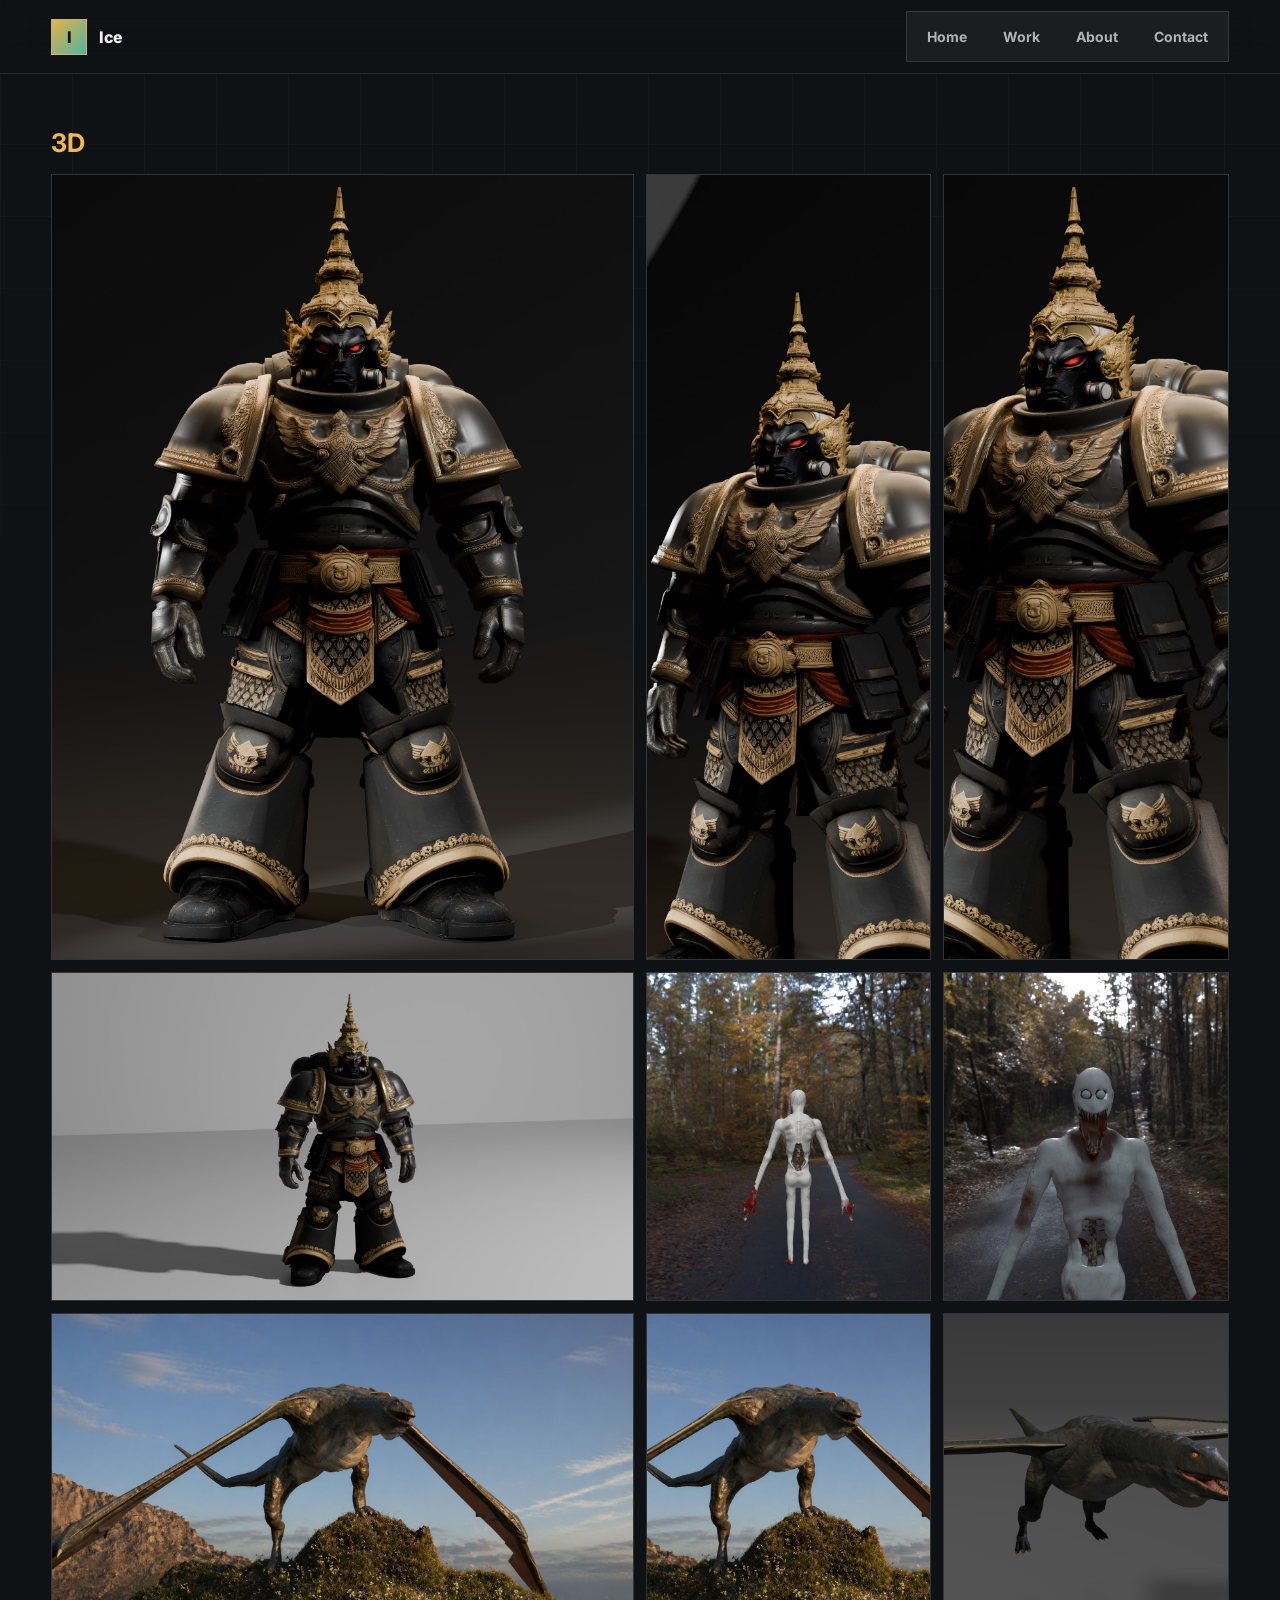
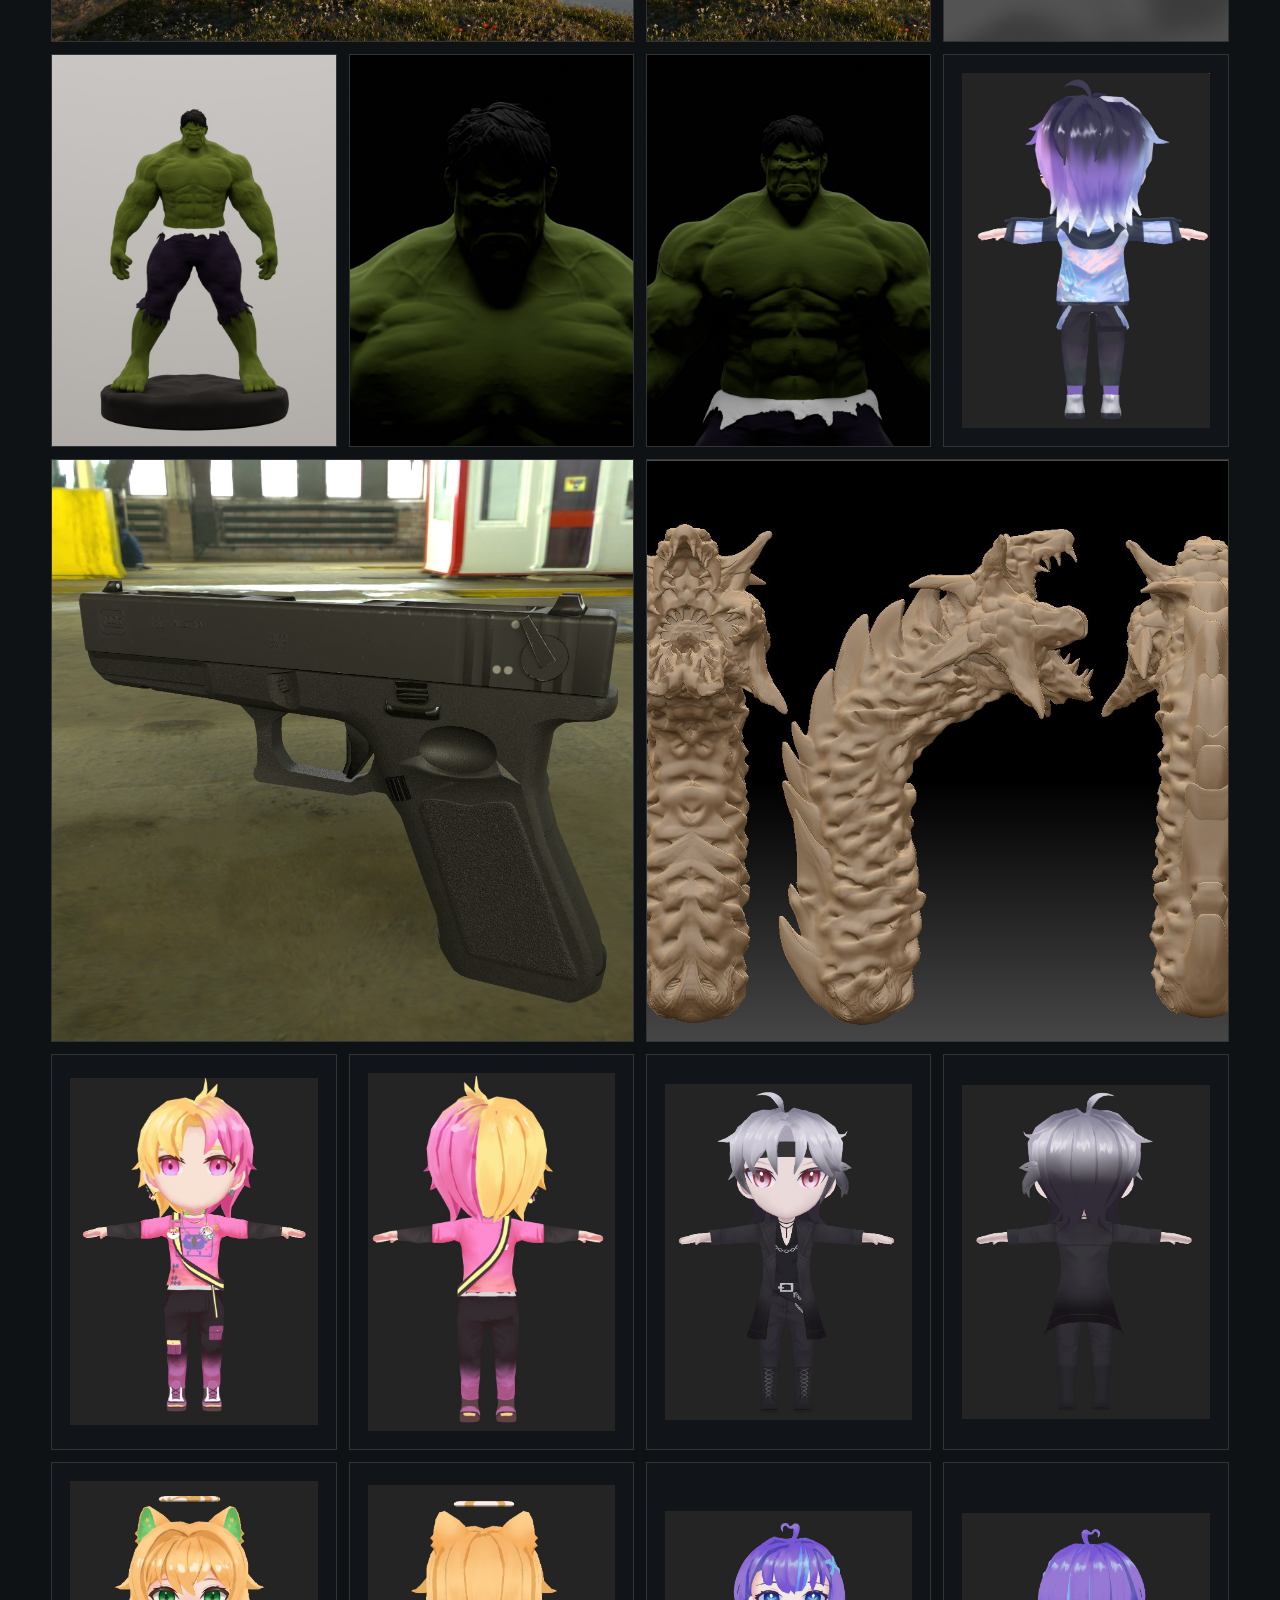
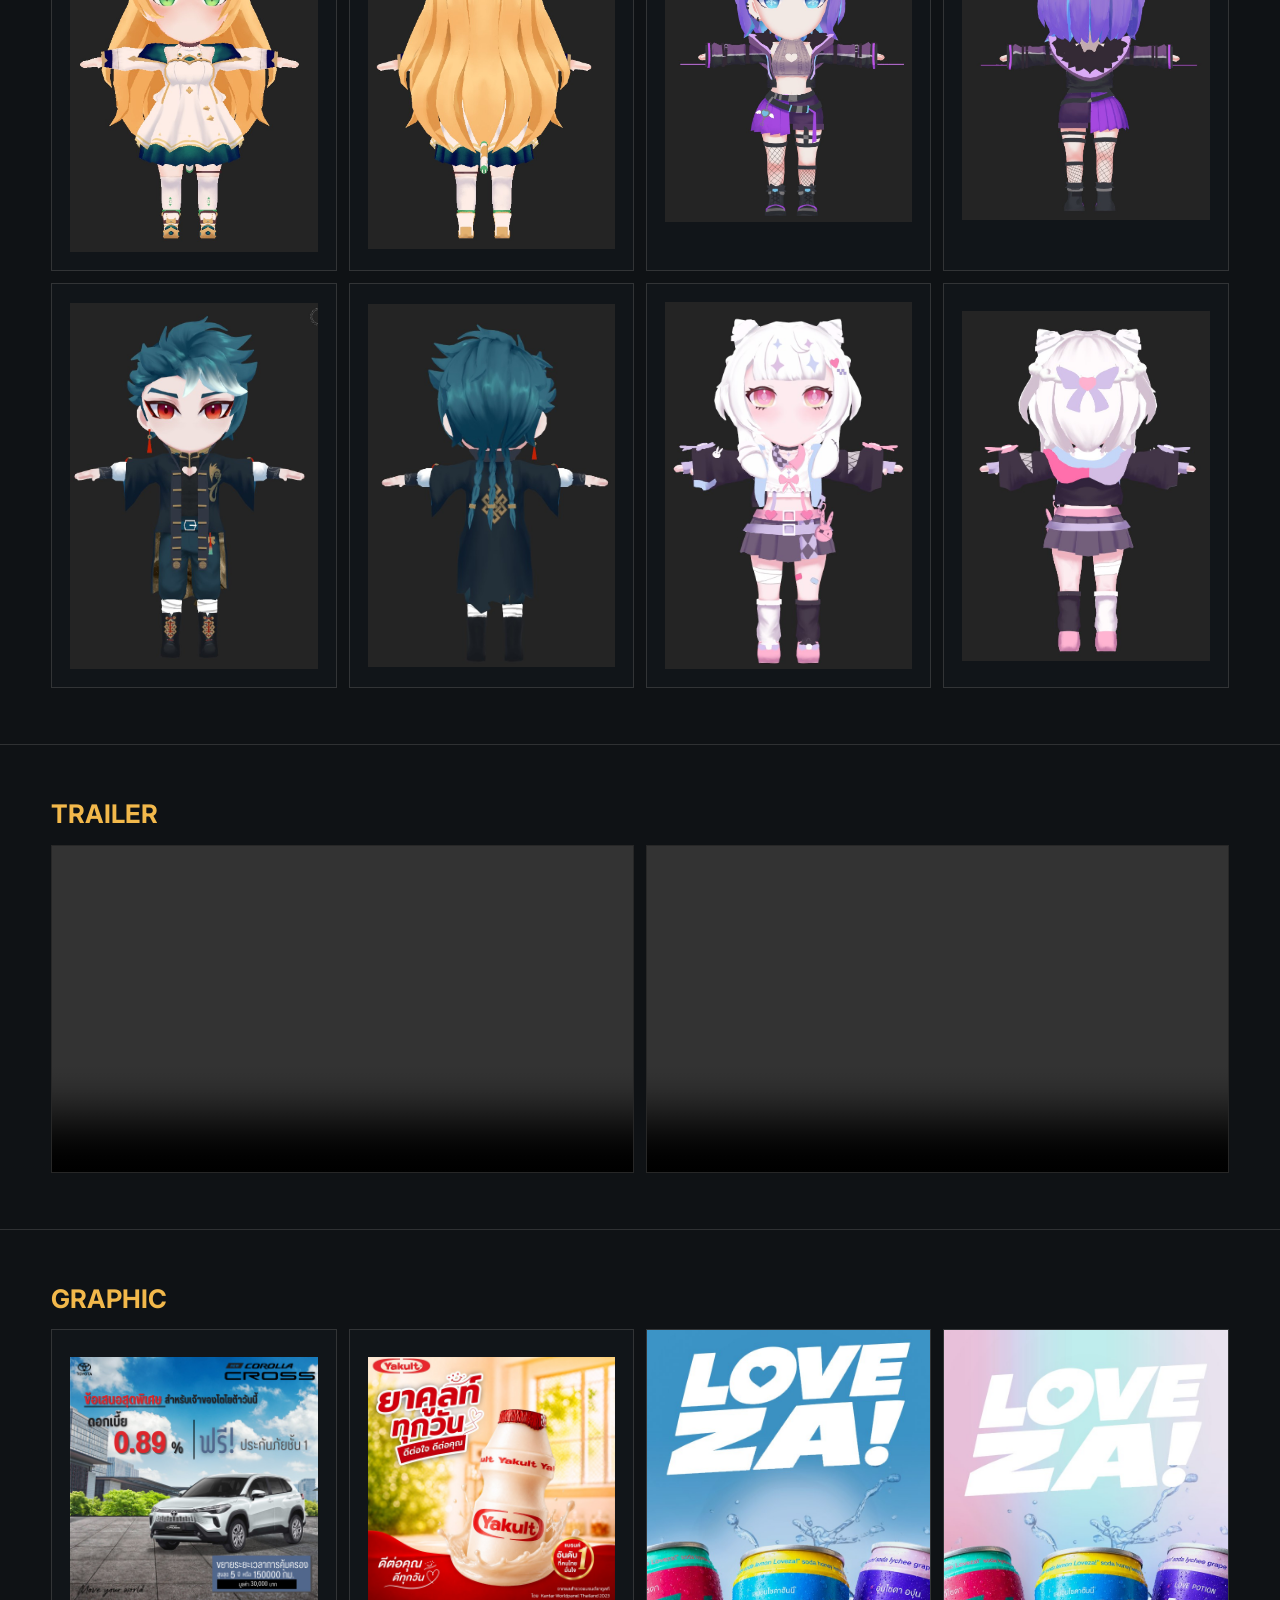
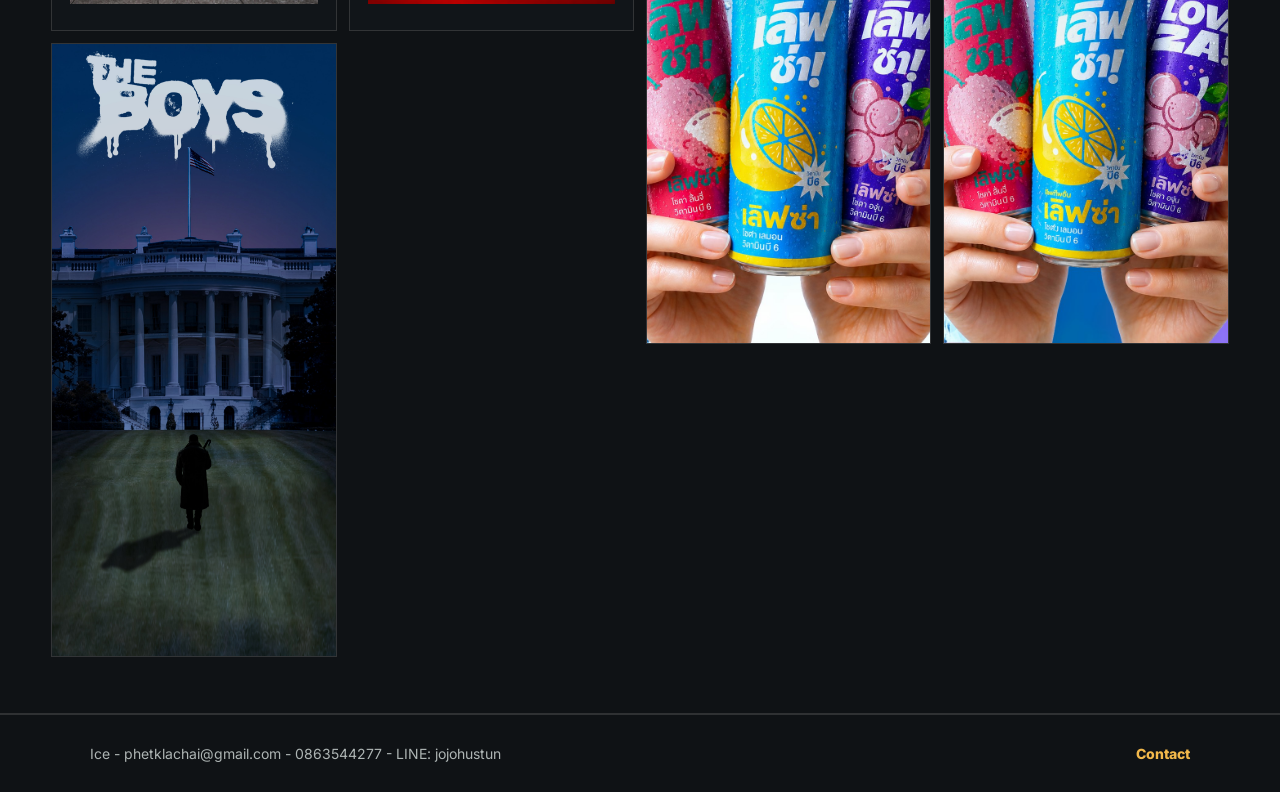
==== work.html @ 23485f09 "Build portfolio website" ====
<!doctype html>
<html lang="en">
  <head>
    <meta charset="UTF-8" />
    <meta name="viewport" content="width=device-width, initial-scale=1.0" />
    <title>Work | Ice Portfolio</title>
    <meta name="description" content="Work by Ice: 3D, trailers, and graphic design." />
    <link rel="icon" href="favicon.svg" type="image/svg+xml" />
    <link rel="preconnect" href="https://fonts.googleapis.com" />
    <link rel="preconnect" href="https://fonts.gstatic.com" crossorigin />
    <link
      href="https://fonts.googleapis.com/css2?family=Inter:wght@400;500;600;700;800&display=swap"
      rel="stylesheet"
    />
    <link rel="stylesheet" href="styles.css" />
  </head>
  <body>
    <header class="site-header">
      <a class="brand" href="index.html" aria-label="Ice portfolio home">
        <span class="brand-mark">I</span>
        <span>Ice</span>
      </a>
      <nav class="site-nav" aria-label="Main navigation">
        <a href="index.html">Home</a>
        <a href="work.html">Work</a>
        <a href="about.html">About</a>
        <a href="index.html#contact">Contact</a>
      </nav>
    </header>

    <main class="work-page">
      <section class="work-zone" aria-labelledby="zone-3d">
        <h1 id="zone-3d">3D</h1>
        <div class="portfolio-grid">
          <button class="portfolio-item large" type="button"><img src="assets/images/marine.jpg" alt="3D work" /></button>
          <button class="portfolio-item tall" type="button"><img src="assets/images/marines.jpg" alt="3D work" /></button>
          <button class="portfolio-item tall" type="button"><img src="assets/images/xx-marines.jpg" alt="3D work" /></button>
          <button class="portfolio-item wide" type="button"><img src="assets/images/siam-space-marine.jpg" alt="3D work" /></button>
          <button class="portfolio-item" type="button"><img src="assets/images/alay-b.jpg" alt="3D work" /></button>
          <button class="portfolio-item" type="button"><img src="assets/images/alay-character.jpg" alt="3D work" /></button>
          <button class="portfolio-item wide" type="button"><img src="assets/images/dragon-concept.jpg" alt="3D work" /></button>
          <button class="portfolio-item" type="button"><img src="assets/images/vhagar-render-alt.jpg" alt="3D work" /></button>
          <button class="portfolio-item" type="button"><img src="assets/images/vhagar-render.jpg" alt="3D work" /></button>
          <button class="portfolio-item" type="button"><img src="assets/images/front-render.jpg" alt="3D work" /></button>
          <button class="portfolio-item" type="button"><img src="assets/images/black-hulk.jpg" alt="3D work" /></button>
          <button class="portfolio-item" type="button"><img src="assets/images/black-hulk-alt.jpg" alt="3D work" /></button>
          <button class="portfolio-item wide" type="button"><img src="assets/images/glock-crock.jpg" alt="3D work" /></button>
          <button class="portfolio-item wide" type="button"><img src="assets/images/graphic-01.jpg" alt="3D work" /></button>
          <button class="portfolio-item contain" type="button"><img src="assets/images/graphic-02.jpg" alt="3D work" /></button>
          <button class="portfolio-item contain" type="button"><img src="assets/images/graphic-03.jpg" alt="3D work" /></button>
          <button class="portfolio-item contain" type="button"><img src="assets/images/graphic-04.jpg" alt="3D work" /></button>
          <button class="portfolio-item contain" type="button"><img src="assets/images/graphic-05.jpg" alt="3D work" /></button>
          <button class="portfolio-item contain" type="button"><img src="assets/images/graphic-06.jpg" alt="3D work" /></button>
          <button class="portfolio-item contain" type="button"><img src="assets/images/graphic-07.jpg" alt="3D work" /></button>
          <button class="portfolio-item contain" type="button"><img src="assets/images/graphic-08.jpg" alt="3D work" /></button>
          <button class="portfolio-item contain" type="button"><img src="assets/images/graphic-09.jpg" alt="3D work" /></button>
          <button class="portfolio-item contain" type="button"><img src="assets/images/graphic-10.jpg" alt="3D work" /></button>
          <button class="portfolio-item contain" type="button"><img src="assets/images/graphic-11.jpg" alt="3D work" /></button>
          <button class="portfolio-item contain" type="button"><img src="assets/images/graphic-12.jpg" alt="3D work" /></button>
          <button class="portfolio-item contain" type="button"><img src="assets/images/graphic-13.jpg" alt="3D work" /></button>
          <button class="portfolio-item contain" type="button"><img src="assets/images/graphic-14.jpg" alt="3D work" /></button>
        </div>
      </section>

      <section class="work-zone" aria-labelledby="zone-trailer">
        <h1 id="zone-trailer">Trailer</h1>
        <div class="portfolio-grid video-grid">
          <video src="assets/video/inferno-trailer.mp4" controls playsinline preload="auto" autoplay muted loop></video>
          <video src="assets/video/lucid-dark-forest-trailer.mp4" controls playsinline preload="auto" autoplay muted loop></video>
        </div>
      </section>

      <section class="work-zone" aria-labelledby="zone-graphic">
        <h1 id="zone-graphic">Graphic</h1>
        <div class="portfolio-grid">
          <button class="portfolio-item contain" type="button"><img src="assets/images/logo-test.jpg" alt="Graphic design work" /></button>
          <button class="portfolio-item contain" type="button"><img src="assets/images/yakult.jpg" alt="Graphic design work" /></button>
          <button class="portfolio-item tall" type="button"><img src="assets/images/love-final.jpg" alt="Graphic design work" /></button>
          <button class="portfolio-item tall" type="button"><img src="assets/images/love.jpg" alt="Graphic design work" /></button>
          <button class="portfolio-item tall" type="button"><img src="assets/images/the-boys.jpg" alt="Graphic design work" /></button>
        </div>
      </section>
    </main>

    <footer class="site-footer">
      <p>Ice - phetklachai@gmail.com - 0863544277 - LINE: jojohustun</p>
      <a href="index.html#contact">Contact</a>
    </footer>

    <div class="lightbox" data-lightbox hidden>
      <button class="lightbox-close" type="button" data-lightbox-close aria-label="Close image"></button>
      <img src="" alt="" data-lightbox-image />
      <p data-lightbox-caption></p>
    </div>

    <script src="work.js"></script>
  </body>
</html>
---- styles.css ----
:root {
  color-scheme: dark;
  --bg: #0f1215;
  --panel: #171c20;
  --panel-strong: #20262b;
  --text: #f4f1ea;
  --muted: #aeb5b4;
  --line: rgba(244, 241, 234, 0.14);
  --accent: #f2b84b;
  --accent-2: #58c7b1;
  --danger: #e05b4f;
  --header-h: 74px;
}

* {
  box-sizing: border-box;
}

html {
  scroll-behavior: smooth;
}

body {
  margin: 0;
  background: var(--bg);
  color: var(--text);
  font-family: Inter, system-ui, -apple-system, BlinkMacSystemFont, "Segoe UI", sans-serif;
}

body::before {
  position: fixed;
  inset: 0;
  z-index: -2;
  content: "";
  background:
    linear-gradient(90deg, rgba(255, 255, 255, 0.035) 1px, transparent 1px),
    linear-gradient(rgba(255, 255, 255, 0.03) 1px, transparent 1px);
  background-size: 72px 72px;
  mask-image: linear-gradient(to bottom, black, transparent 82%);
}

a {
  color: inherit;
  text-decoration: none;
}

img,
video {
  display: block;
  max-width: 100%;
}

button,
input,
textarea {
  font: inherit;
}

.site-header {
  position: fixed;
  top: 0;
  right: 0;
  left: 0;
  z-index: 20;
  display: flex;
  align-items: center;
  justify-content: space-between;
  height: var(--header-h);
  padding: 0 clamp(18px, 4vw, 52px);
  border-bottom: 1px solid rgba(244, 241, 234, 0.1);
  background: rgba(15, 18, 21, 0.78);
  backdrop-filter: blur(18px);
}

.brand,
.site-nav {
  display: flex;
  align-items: center;
}

.brand {
  gap: 12px;
  font-weight: 800;
  letter-spacing: 0;
}

.brand-mark {
  display: grid;
  width: 36px;
  height: 36px;
  place-items: center;
  border: 1px solid rgba(242, 184, 75, 0.55);
  background: linear-gradient(135deg, rgba(242, 184, 75, 0.95), rgba(88, 199, 177, 0.9));
  color: #121416;
}

.site-nav {
  gap: 8px;
  padding: 6px;
  border: 1px solid rgba(244, 241, 234, 0.12);
  background: rgba(244, 241, 234, 0.055);
}

.site-nav a {
  padding: 10px 14px;
  color: var(--muted);
  font-size: 14px;
  font-weight: 700;
}

.site-nav a:hover,
.site-nav a:focus-visible {
  color: var(--text);
  background: rgba(244, 241, 234, 0.09);
  outline: 0;
}

.hero {
  position: relative;
  display: grid;
  min-height: 100svh;
  align-items: end;
  overflow: hidden;
  padding: calc(var(--header-h) + 48px) clamp(20px, 7vw, 96px) 70px;
}

.hero-media {
  position: absolute;
  inset: 0;
  z-index: -1;
}

.hero-media::after {
  position: absolute;
  inset: 0;
  content: "";
  background:
    linear-gradient(90deg, rgba(15, 18, 21, 0.95), rgba(15, 18, 21, 0.54) 42%, rgba(15, 18, 21, 0.2)),
    linear-gradient(0deg, var(--bg), rgba(15, 18, 21, 0.08) 42%);
}

.hero-media img {
  width: 100%;
  height: 100%;
  object-fit: cover;
  object-position: center;
  filter: saturate(1.08) contrast(1.03);
}

.hero-inner {
  width: min(760px, 100%);
}

.eyebrow {
  margin: 0 0 14px;
  color: var(--accent);
  font-size: 13px;
  font-weight: 800;
  text-transform: uppercase;
}

h1,
h2,
h3,
p {
  letter-spacing: 0;
}

h1 {
  max-width: 10ch;
  margin: 0;
  font-size: clamp(58px, 10vw, 132px);
  line-height: 0.92;
}

h2 {
  margin: 0;
  font-size: clamp(34px, 5.8vw, 76px);
  line-height: 0.98;
}

.hero-copy {
  max-width: 640px;
  margin: 26px 0 0;
  color: rgba(244, 241, 234, 0.82);
  font-size: clamp(18px, 2vw, 23px);
  line-height: 1.5;
}

.hero-actions {
  display: flex;
  flex-wrap: wrap;
  gap: 12px;
  margin-top: 34px;
}

.button {
  display: inline-flex;
  min-height: 48px;
  align-items: center;
  justify-content: center;
  padding: 0 20px;
  border: 1px solid transparent;
  font-size: 14px;
  font-weight: 800;
}

.button.primary {
  background: var(--accent);
  color: #16130c;
}

.button.primary:hover,
.button.primary:focus-visible {
  background: #ffd36b;
}

.button.secondary {
  border-color: rgba(244, 241, 234, 0.22);
  background: rgba(244, 241, 234, 0.07);
  color: var(--text);
}

.scroll-cue {
  position: absolute;
  right: clamp(20px, 5vw, 72px);
  bottom: 36px;
  width: 34px;
  height: 52px;
  border: 1px solid rgba(244, 241, 234, 0.28);
}

.scroll-cue span {
  display: block;
  width: 4px;
  height: 12px;
  margin: 10px auto;
  background: var(--accent-2);
  animation: scrollPulse 1.4s infinite;
}

@keyframes scrollPulse {
  0%,
  100% {
    transform: translateY(0);
    opacity: 0.4;
  }
  50% {
    transform: translateY(15px);
    opacity: 1;
  }
}

.section {
  padding: 110px clamp(20px, 5vw, 72px);
}

.section-heading {
  display: grid;
  max-width: 1120px;
  margin: 0 auto 24px;
  gap: 4px;
}

.section-heading .eyebrow {
  margin-bottom: 0;
}

.gallery-shell,
.video-stage {
  position: relative;
  max-width: 1240px;
  margin: 0 auto;
}

.image-carousel {
  position: relative;
  display: grid;
  min-height: clamp(430px, 62vw, 720px);
  overflow: hidden;
  border: 1px solid var(--line);
  background: var(--panel);
}

.slide {
  position: absolute;
  inset: 0;
  display: grid;
  align-items: end;
  cursor: zoom-in;
  opacity: 0;
  transform: translateX(9%) scale(0.98);
  transition: opacity 600ms ease, transform 600ms ease;
}

.slide.active {
  z-index: 1;
  opacity: 1;
  transform: translateX(0) scale(1);
}

.slide img {
  position: absolute;
  inset: 0;
  width: 100%;
  height: 100%;
  object-fit: cover;
}

.slide::after {
  position: absolute;
  inset: auto 0 0;
  height: 42%;
  content: "";
  background: linear-gradient(transparent, rgba(10, 12, 14, 0.86));
}

.slide-info {
  position: relative;
  z-index: 2;
  display: flex;
  align-items: end;
  justify-content: space-between;
  gap: 20px;
  padding: clamp(20px, 4vw, 42px);
}

.slide-info h3 {
  margin: 0;
  font-size: clamp(27px, 4vw, 54px);
  line-height: 1;
}

.slide-info p {
  max-width: 320px;
  margin: 12px 0 0;
  color: rgba(244, 241, 234, 0.76);
  line-height: 1.55;
}

.slide-count {
  color: var(--accent-2);
  font-weight: 800;
}

.poster-carousel .slide img {
  object-fit: contain;
  padding: clamp(18px, 4vw, 42px);
  background: #12161a;
}

.gallery-button,
.video-button,
.lightbox-close {
  position: absolute;
  z-index: 5;
  display: grid;
  width: 48px;
  height: 48px;
  place-items: center;
  border: 1px solid rgba(244, 241, 234, 0.18);
  background: rgba(15, 18, 21, 0.82);
  cursor: pointer;
}

.gallery-button::before,
.video-button::before {
  width: 12px;
  height: 12px;
  border-top: 2px solid var(--text);
  border-left: 2px solid var(--text);
  content: "";
}

.prev {
  top: 50%;
  left: 18px;
  transform: translateY(-50%);
}

.prev::before {
  transform: translateX(3px) rotate(-45deg);
}

.next {
  top: 50%;
  right: 18px;
  transform: translateY(-50%);
}

.next::before {
  transform: translateX(-3px) rotate(135deg);
}

.gallery-button:hover,
.video-button:hover,
.lightbox-close:hover {
  border-color: rgba(242, 184, 75, 0.8);
  background: rgba(32, 38, 43, 0.92);
}

.trailer-section {
  background: #14191d;
}

.video-frame {
  position: relative;
  overflow: hidden;
  border: 1px solid var(--line);
  background: #050607;
}

.video-frame video {
  width: 100%;
  aspect-ratio: 16 / 9;
  object-fit: contain;
  background: #050607;
}

.video-meta {
  position: absolute;
  right: 20px;
  bottom: 20px;
  left: 20px;
  display: flex;
  align-items: end;
  justify-content: space-between;
  gap: 18px;
  pointer-events: none;
}

.video-meta p,
.video-meta h3 {
  margin: 0;
  text-shadow: 0 2px 18px rgba(0, 0, 0, 0.72);
}

.video-meta p {
  color: var(--accent);
  font-size: 13px;
  font-weight: 800;
  text-transform: uppercase;
}

.video-meta h3 {
  font-size: clamp(24px, 4vw, 48px);
}

.project-cta {
  display: flex;
  align-items: center;
  justify-content: space-between;
  gap: 28px;
  padding: 90px clamp(20px, 7vw, 96px);
  border-block: 1px solid var(--line);
  background: linear-gradient(135deg, rgba(242, 184, 75, 0.12), rgba(88, 199, 177, 0.12));
}

.project-cta h2 {
  max-width: 880px;
}

.contact-section {
  display: block;
  padding: 110px clamp(20px, 7vw, 96px);
}

.contact-copy p:not(.eyebrow) {
  max-width: 620px;
  color: var(--muted);
  font-size: 18px;
  line-height: 1.6;
}

.contact-links {
  display: flex;
  flex-wrap: wrap;
  gap: 10px;
  max-width: 760px;
  margin-top: 24px;
}

.contact-links a {
  display: flex;
  align-items: center;
  flex: 1 1 220px;
  min-height: 48px;
  padding: 0 16px;
  border: 1px solid var(--line);
  background: rgba(244, 241, 234, 0.045);
  color: var(--text);
  font-weight: 800;
}

.contact-links a:hover,
.contact-links a:focus-visible {
  border-color: rgba(242, 184, 75, 0.75);
  color: var(--accent);
  outline: 0;
}

.contact-form {
  display: grid;
  gap: 16px;
  padding: 24px;
  border: 1px solid var(--line);
  background: var(--panel);
}

.contact-form label {
  display: grid;
  gap: 8px;
}

.contact-form span {
  color: var(--muted);
  font-size: 13px;
  font-weight: 800;
  text-transform: uppercase;
}

.contact-form input,
.contact-form textarea {
  width: 100%;
  border: 1px solid rgba(244, 241, 234, 0.14);
  background: #0d1012;
  color: var(--text);
  padding: 13px 14px;
  resize: vertical;
}

.contact-form input:focus,
.contact-form textarea:focus {
  border-color: var(--accent);
  outline: 0;
}

.form-note {
  min-height: 22px;
  margin: 0;
  color: var(--muted);
  font-size: 14px;
}

.site-footer {
  display: flex;
  justify-content: space-between;
  gap: 16px;
  padding: 30px clamp(20px, 7vw, 96px);
  border-top: 1px solid var(--line);
  color: var(--muted);
  font-size: 14px;
}

.site-footer p {
  margin: 0;
}

.site-footer a {
  color: var(--accent);
  font-weight: 800;
}

.page-hero {
  position: relative;
  display: grid;
  min-height: 64svh;
  align-items: end;
  overflow: hidden;
  padding: calc(var(--header-h) + 80px) clamp(20px, 7vw, 96px) 78px;
  background: #111519;
}

.page-hero::before {
  position: absolute;
  inset: 0;
  z-index: 0;
  content: "";
  background:
    linear-gradient(90deg, rgba(15, 18, 21, 0.92), rgba(15, 18, 21, 0.34)),
    var(--page-bg, none);
  background-position: center;
  background-size: cover;
}

.page-hero > * {
  position: relative;
  z-index: 1;
}

.page-hero h1 {
  max-width: 900px;
  font-size: clamp(54px, 8vw, 104px);
}

.page-hero p:not(.eyebrow) {
  max-width: 720px;
  color: rgba(244, 241, 234, 0.82);
  font-size: clamp(17px, 2vw, 22px);
  line-height: 1.55;
}

.work-grid {
  display: grid;
  grid-template-columns: repeat(3, minmax(0, 1fr));
  gap: 16px;
  max-width: 1240px;
  margin: 0 auto;
}

.work-card {
  position: relative;
  min-height: 360px;
  overflow: hidden;
  border: 1px solid var(--line);
  background: var(--panel);
}

.work-card.wide {
  grid-column: span 2;
}

.work-card img,
.work-card video {
  width: 100%;
  height: 100%;
  min-height: 360px;
  object-fit: cover;
}

.work-card.contain img {
  object-fit: contain;
  padding: 22px;
  background: #111519;
}

.work-card::after {
  position: absolute;
  inset: auto 0 0;
  height: 52%;
  content: "";
  background: linear-gradient(transparent, rgba(7, 8, 10, 0.9));
}

.work-card-body {
  position: absolute;
  right: 0;
  bottom: 0;
  left: 0;
  z-index: 1;
  padding: 24px;
}

.work-card-body h3 {
  margin: 0;
  font-size: 26px;
  line-height: 1.08;
}

.work-card-body p {
  max-width: 460px;
  margin: 8px 0 0;
  color: rgba(244, 241, 234, 0.72);
  line-height: 1.45;
}

.detail-band {
  display: grid;
  grid-template-columns: minmax(0, 0.8fr) minmax(0, 1fr);
  gap: clamp(24px, 5vw, 72px);
  padding: 90px clamp(20px, 7vw, 96px);
  border-block: 1px solid var(--line);
  background: #14191d;
}

.detail-band h2,
.about-section h2 {
  font-size: clamp(34px, 4vw, 58px);
}

.detail-list,
.about-list {
  display: grid;
  gap: 14px;
  margin: 0;
  padding: 0;
  list-style: none;
}

.detail-list li,
.about-list li {
  padding: 18px;
  border: 1px solid var(--line);
  background: rgba(244, 241, 234, 0.045);
  color: rgba(244, 241, 234, 0.82);
  line-height: 1.55;
}

.about-section {
  display: grid;
  grid-template-columns: minmax(0, 0.95fr) minmax(0, 1fr);
  gap: clamp(28px, 6vw, 82px);
  padding: 100px clamp(20px, 7vw, 96px);
}

.about-copy p {
  color: var(--muted);
  font-size: 18px;
  line-height: 1.65;
}

.timeline {
  display: grid;
  gap: 16px;
}

.timeline-item {
  padding: 22px;
  border: 1px solid var(--line);
  background: var(--panel);
}

.timeline-item p {
  margin: 8px 0 0;
  color: var(--muted);
  line-height: 1.55;
}

.timeline-item strong {
  color: var(--accent);
}

.doc-links {
  display: flex;
  flex-wrap: wrap;
  gap: 12px;
  margin-top: 28px;
}

.work-page {
  padding-top: var(--header-h);
}

.work-zone {
  padding: 56px clamp(16px, 4vw, 58px);
  border-bottom: 1px solid var(--line);
}

.work-zone h1 {
  max-width: none;
  margin: 0 0 18px;
  color: var(--accent);
  font-size: clamp(18px, 2vw, 28px);
  line-height: 1;
  text-transform: uppercase;
}

.portfolio-grid {
  display: grid;
  grid-template-columns: repeat(4, minmax(0, 1fr));
  grid-auto-flow: dense;
  gap: 12px;
}

.portfolio-item {
  display: block;
  width: 100%;
  min-height: 300px;
  overflow: hidden;
  border: 1px solid var(--line);
  background: #111519;
  cursor: zoom-in;
  padding: 0;
}

.portfolio-item img {
  width: 100%;
  height: 100%;
  min-height: 300px;
  object-fit: cover;
  transition: transform 350ms ease, filter 350ms ease;
}

.portfolio-item:hover img,
.portfolio-item:focus-visible img {
  filter: brightness(1.08);
  transform: scale(1.025);
}

.portfolio-item:focus-visible {
  outline: 2px solid var(--accent);
  outline-offset: 3px;
}

.portfolio-item.contain img {
  object-fit: contain;
  padding: 18px;
}

.portfolio-item.wide {
  grid-column: span 2;
}

.portfolio-item.tall {
  grid-row: span 2;
}

.portfolio-item.large {
  grid-column: span 2;
  grid-row: span 2;
}

.portfolio-item.tall,
.portfolio-item.large {
  min-height: 612px;
}

.portfolio-item.tall img,
.portfolio-item.large img {
  min-height: 612px;
}

.video-grid {
  grid-template-columns: repeat(2, minmax(0, 1fr));
}

.video-grid video {
  width: 100%;
  aspect-ratio: 16 / 9;
  border: 1px solid var(--line);
  background: #050607;
}

.lightbox {
  position: fixed;
  inset: 0;
  z-index: 50;
  display: grid;
  grid-template-rows: minmax(0, 1fr) auto;
  gap: 14px;
  place-items: center;
  padding: 72px 22px 24px;
  background: rgba(4, 5, 6, 0.94);
}

.lightbox[hidden] {
  display: none;
}

.lightbox img {
  max-width: min(1200px, 94vw);
  max-height: 78svh;
  object-fit: contain;
  box-shadow: 0 28px 90px rgba(0, 0, 0, 0.45);
}

.lightbox p {
  max-width: 900px;
  margin: 0;
  color: var(--muted);
  text-align: center;
}

.lightbox-close {
  top: 20px;
  right: 20px;
}

.lightbox-close::before,
.lightbox-close::after {
  position: absolute;
  width: 19px;
  height: 2px;
  background: var(--text);
  content: "";
}

.lightbox-close::before {
  transform: rotate(45deg);
}

.lightbox-close::after {
  transform: rotate(-45deg);
}

@media (max-width: 860px) {
  .site-header {
    height: 66px;
    padding-inline: 14px;
  }

  .brand span:last-child {
    display: none;
  }

  .site-nav a {
    padding: 10px 11px;
  }

  .hero {
    min-height: 96svh;
    padding-inline: 20px;
  }

  h1 {
    max-width: 8ch;
  }

  .section {
    padding-block: 78px;
  }

  .image-carousel {
    min-height: 520px;
  }

  .slide-info {
    display: block;
  }

  .slide-count {
    display: inline-block;
    margin-top: 18px;
  }

  .gallery-button,
  .video-button {
    width: 42px;
    height: 42px;
  }

  .project-cta,
  .detail-band,
  .about-section {
    display: grid;
  }

  .detail-band,
  .about-section {
    grid-template-columns: 1fr;
  }

  .work-grid {
    grid-template-columns: 1fr;
  }

  .portfolio-grid,
  .video-grid {
    grid-template-columns: repeat(2, minmax(0, 1fr));
  }

  .work-card.wide {
    grid-column: auto;
  }

  .site-footer {
    display: grid;
  }
}

@media (max-width: 520px) {
  .site-nav {
    gap: 2px;
  }

  .site-nav a {
    font-size: 13px;
    padding-inline: 8px;
  }

  .hero-copy {
    font-size: 17px;
  }

  .button {
    width: 100%;
  }

  .hero-actions {
    width: min(320px, 100%);
  }

  .image-carousel {
    min-height: 470px;
  }

  .video-meta {
    position: static;
    display: grid;
    padding: 16px;
    background: #0a0c0e;
  }

  .video-button {
    top: calc(50% - 36px);
  }

  .portfolio-grid,
  .video-grid {
    grid-template-columns: 1fr;
  }

  .portfolio-item,
  .portfolio-item img,
  .portfolio-item.tall,
  .portfolio-item.tall img,
  .portfolio-item.large,
  .portfolio-item.large img {
    min-height: 360px;
  }

  .portfolio-item.wide,
  .portfolio-item.large {
    grid-column: auto;
  }

  .portfolio-item.tall,
  .portfolio-item.large {
    grid-row: auto;
  }
}
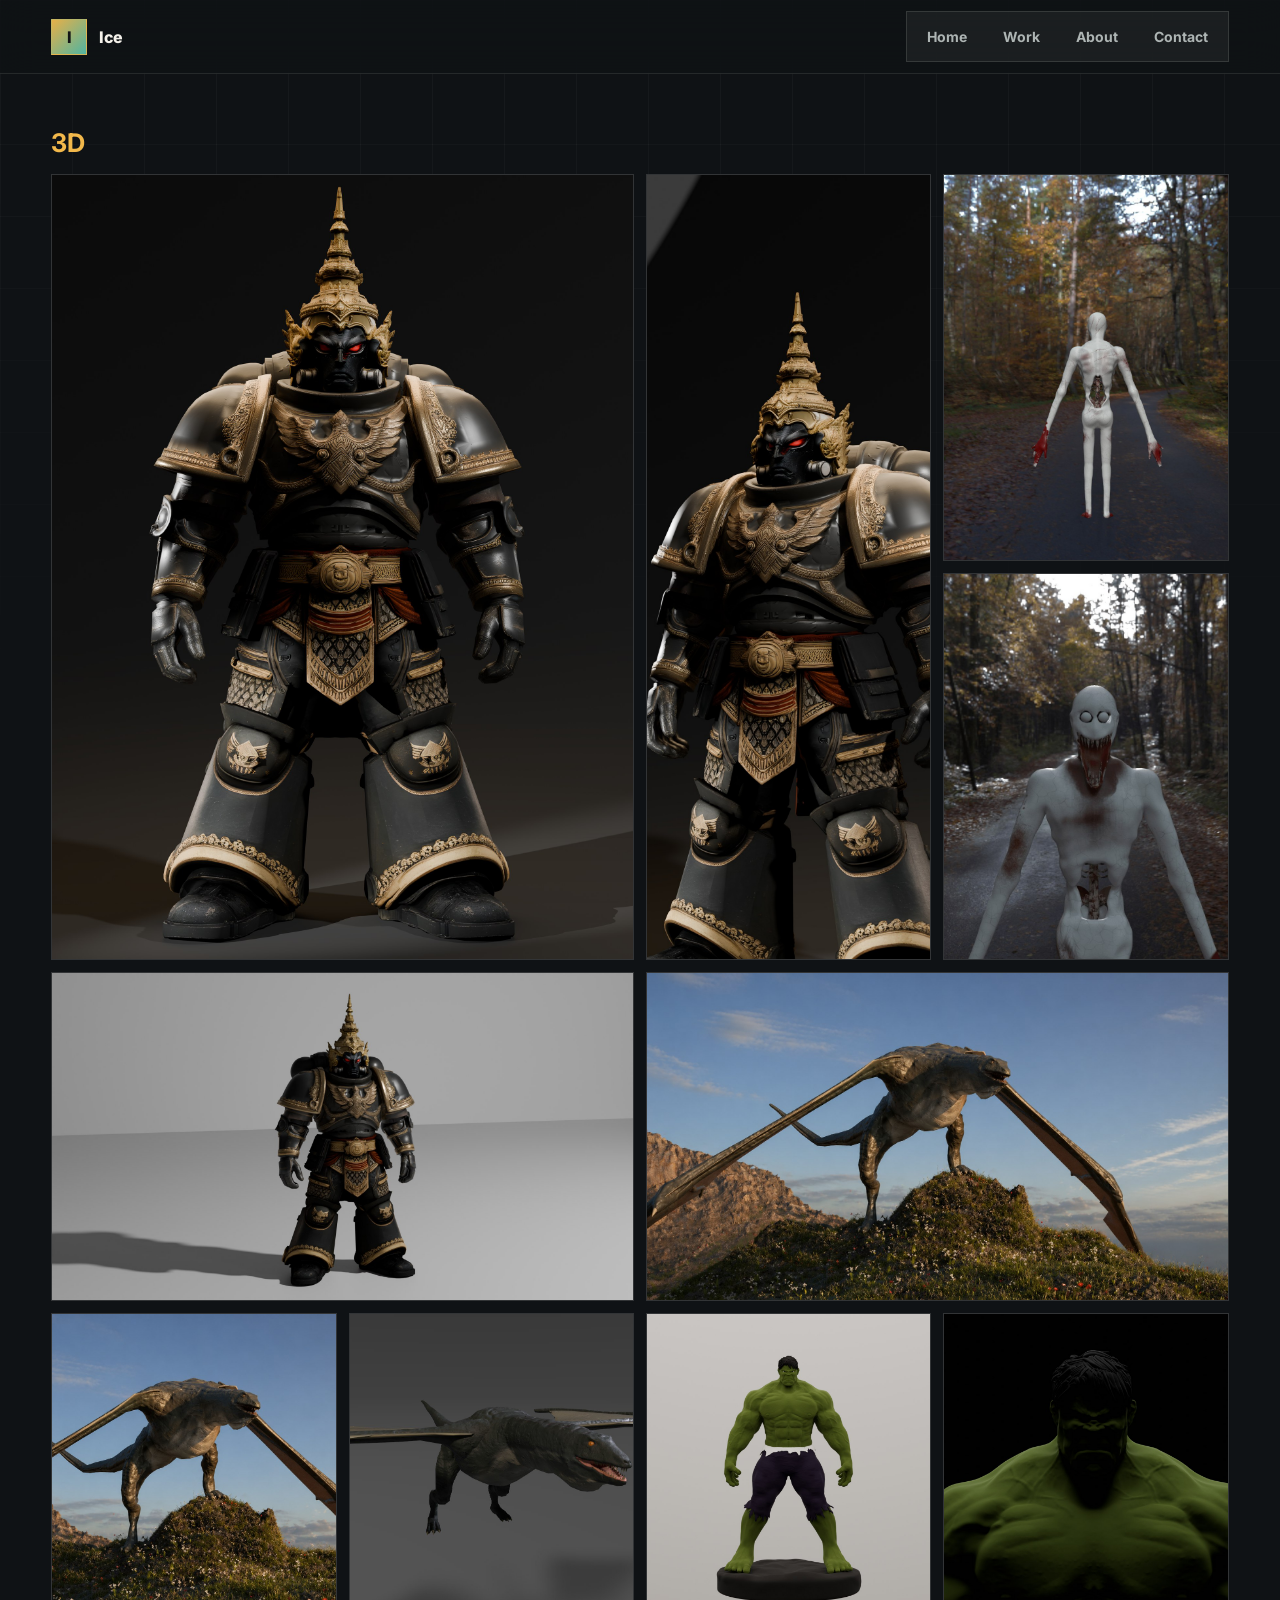
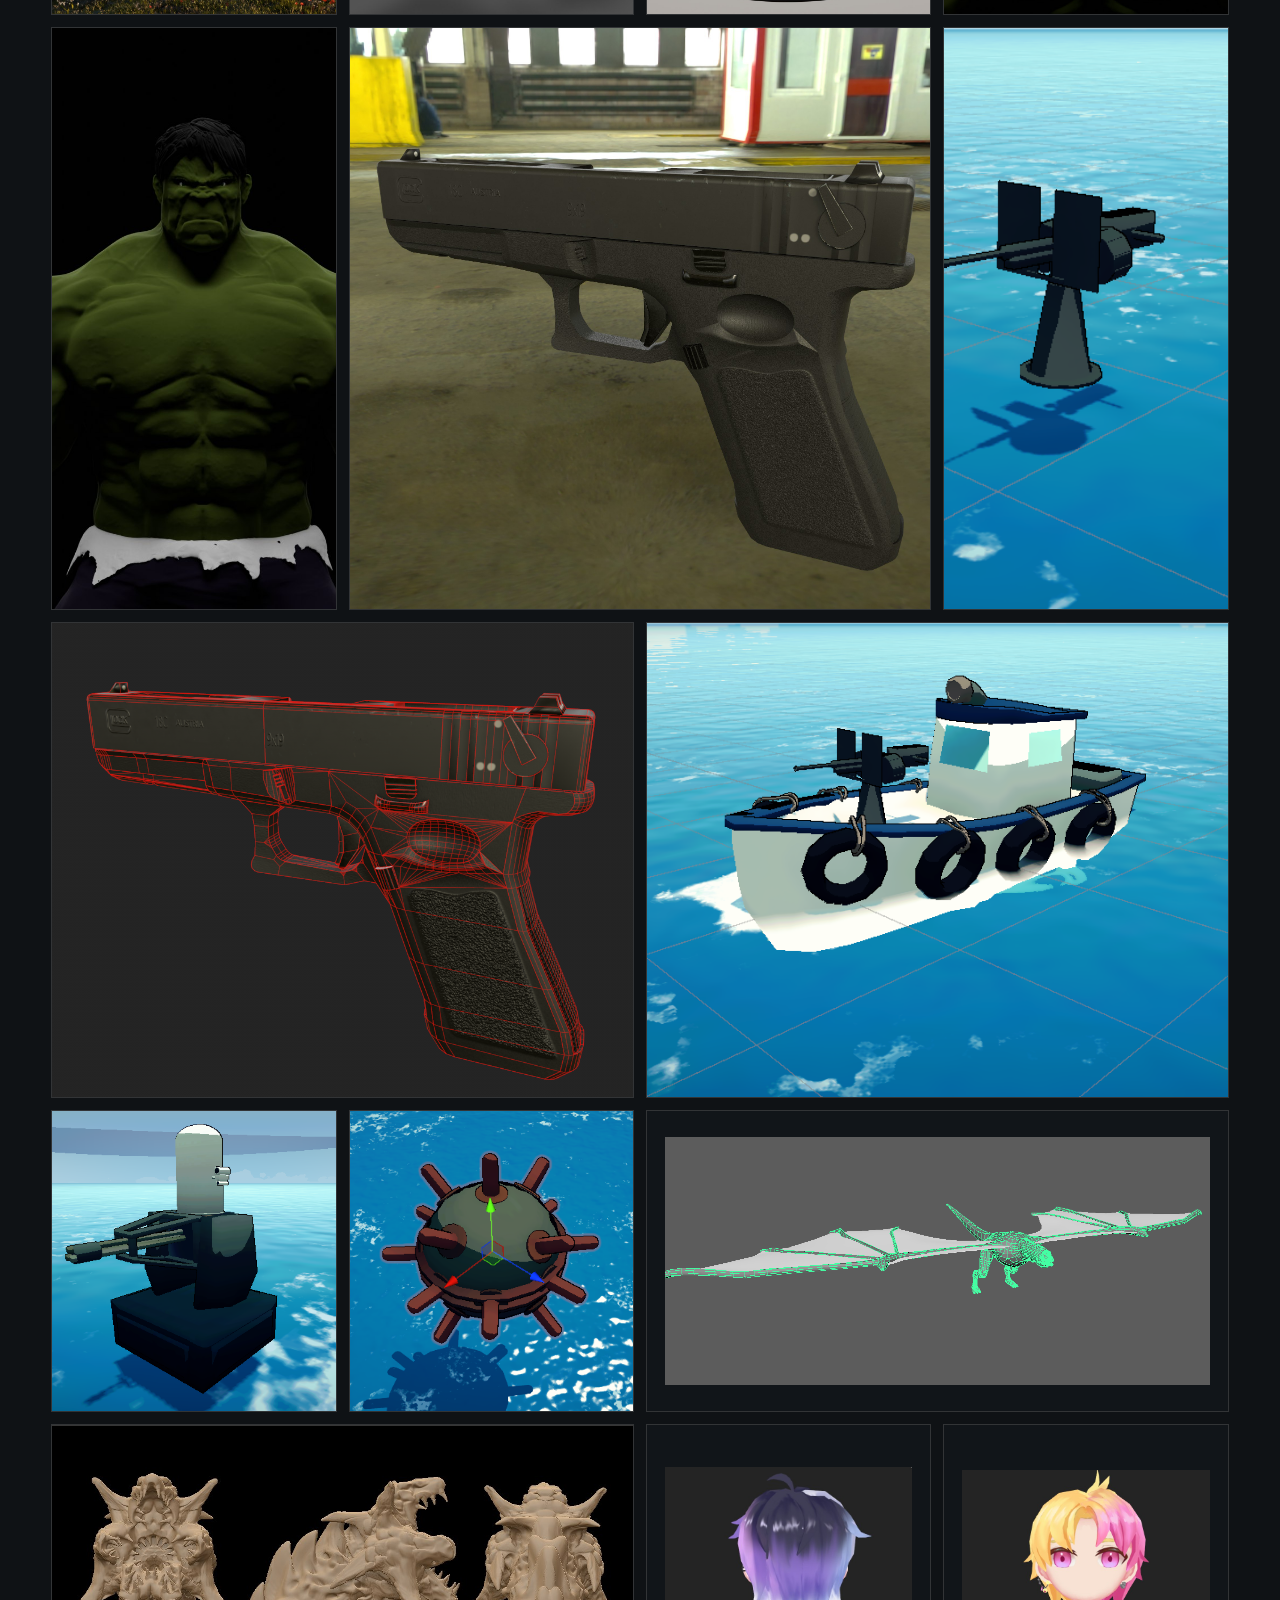
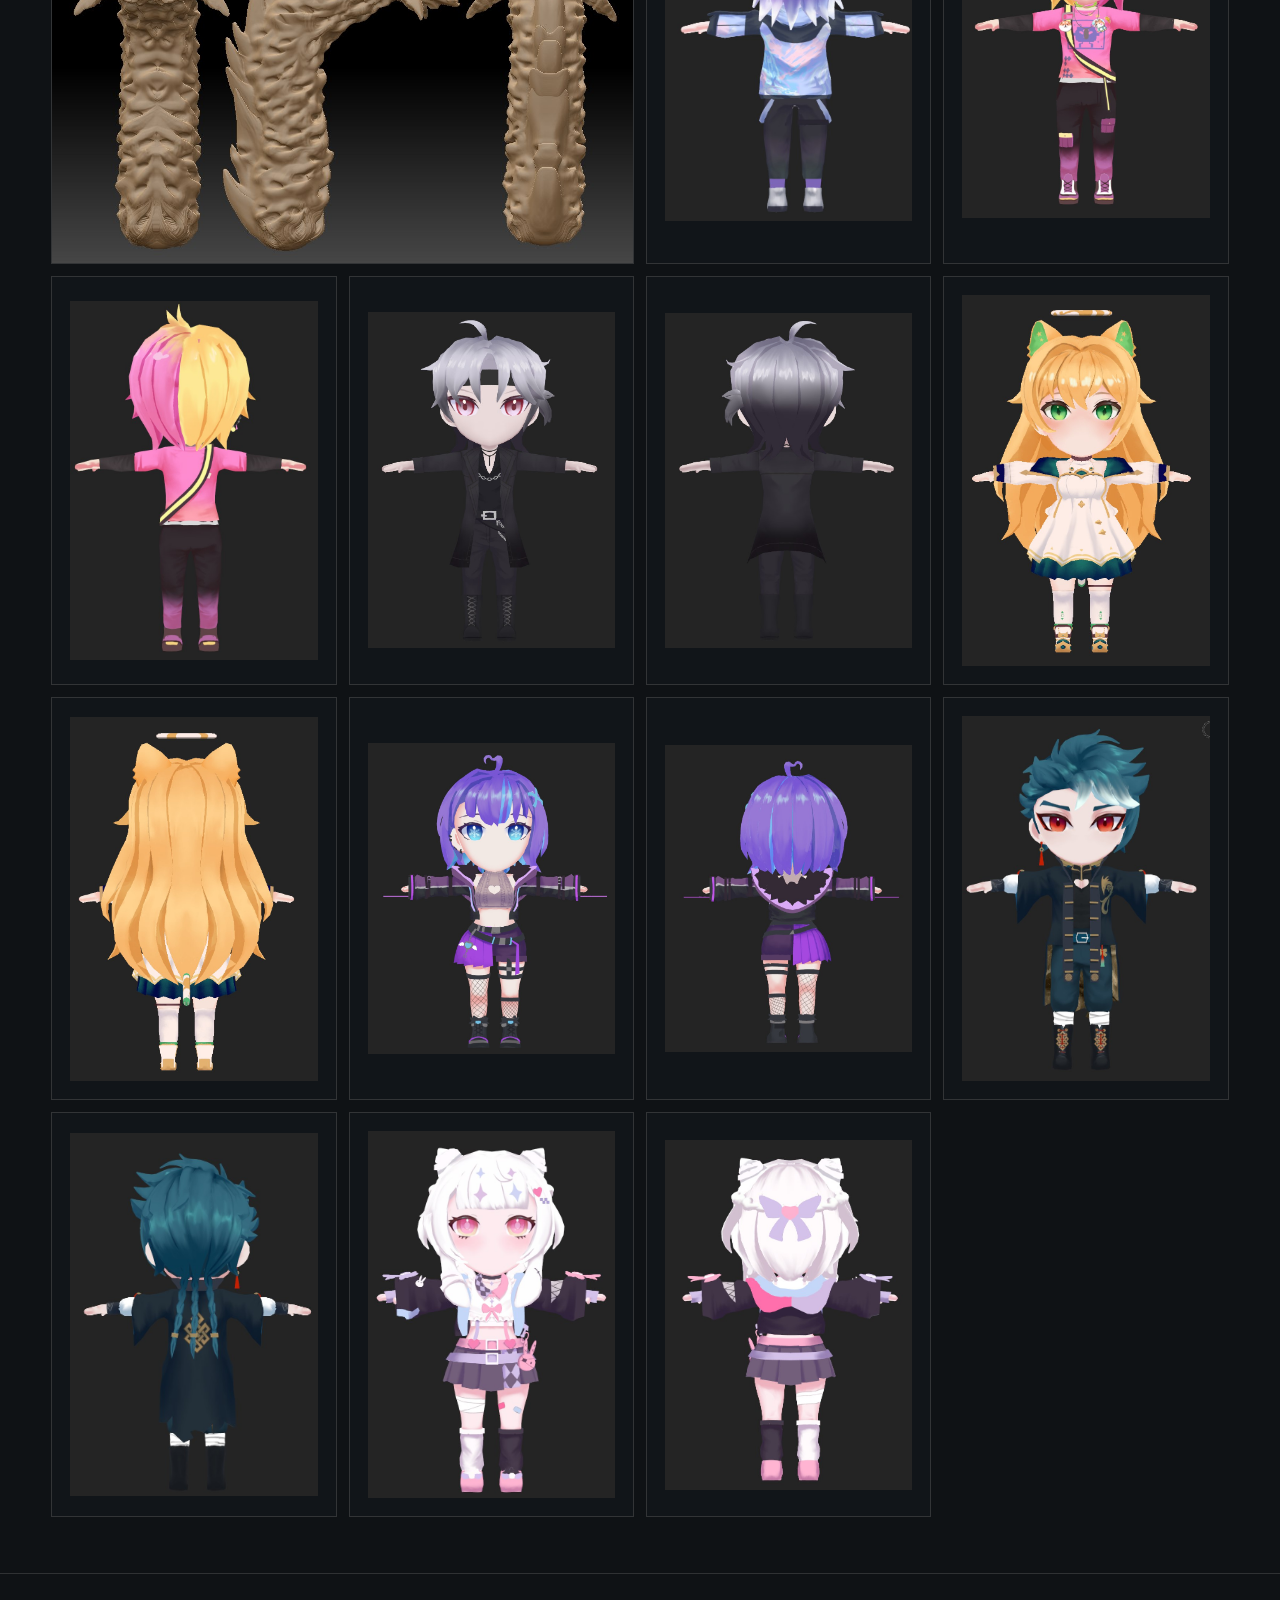
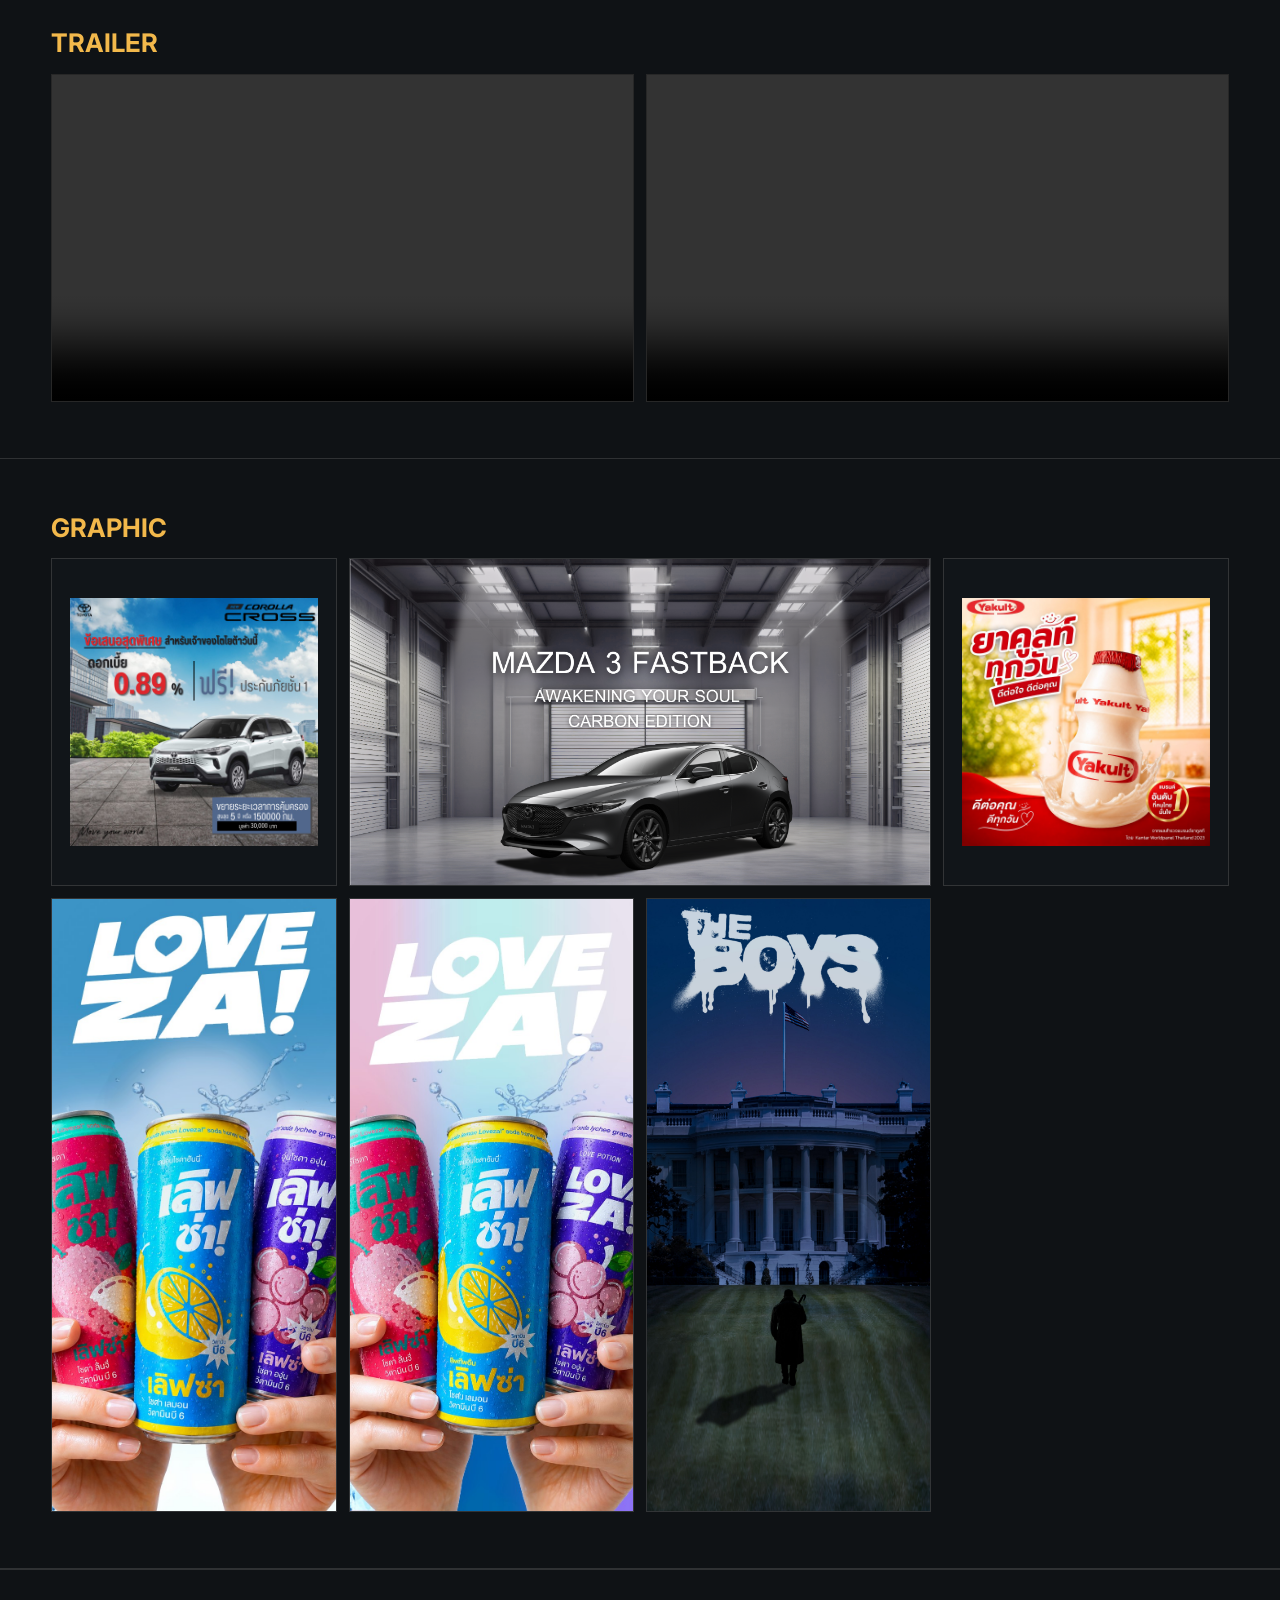
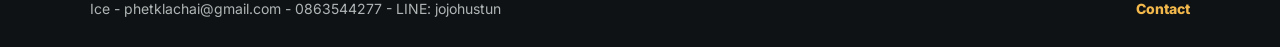
==== commit 8fd8f2e8: "Update work gallery assets" ====
--- a/work.html
+++ b/work.html
@@ -34,7 +34,6 @@
         <div class="portfolio-grid">
           <button class="portfolio-item large" type="button"><img src="assets/images/marine.jpg" alt="3D work" /></button>
           <button class="portfolio-item tall" type="button"><img src="assets/images/marines.jpg" alt="3D work" /></button>
-          <button class="portfolio-item tall" type="button"><img src="assets/images/xx-marines.jpg" alt="3D work" /></button>
           <button class="portfolio-item wide" type="button"><img src="assets/images/siam-space-marine.jpg" alt="3D work" /></button>
           <button class="portfolio-item" type="button"><img src="assets/images/alay-b.jpg" alt="3D work" /></button>
           <button class="portfolio-item" type="button"><img src="assets/images/alay-character.jpg" alt="3D work" /></button>
@@ -45,6 +44,12 @@
           <button class="portfolio-item" type="button"><img src="assets/images/black-hulk.jpg" alt="3D work" /></button>
           <button class="portfolio-item" type="button"><img src="assets/images/black-hulk-alt.jpg" alt="3D work" /></button>
           <button class="portfolio-item wide" type="button"><img src="assets/images/glock-crock.jpg" alt="3D work" /></button>
+          <button class="portfolio-item wide" type="button"><img src="assets/images/glock-wireframe.png" alt="3D work" /></button>
+          <button class="portfolio-item wide" type="button"><img src="assets/images/stylized-boat.png" alt="3D work" /></button>
+          <button class="portfolio-item" type="button"><img src="assets/images/sea-turret-wide.png" alt="3D work" /></button>
+          <button class="portfolio-item" type="button"><img src="assets/images/sea-turret-close.png" alt="3D work" /></button>
+          <button class="portfolio-item" type="button"><img src="assets/images/sea-mine.png" alt="3D work" /></button>
+          <button class="portfolio-item wide contain" type="button"><img src="assets/images/dragon-wireframe.png" alt="3D work" /></button>
           <button class="portfolio-item wide" type="button"><img src="assets/images/graphic-01.jpg" alt="3D work" /></button>
           <button class="portfolio-item contain" type="button"><img src="assets/images/graphic-02.jpg" alt="3D work" /></button>
           <button class="portfolio-item contain" type="button"><img src="assets/images/graphic-03.jpg" alt="3D work" /></button>
@@ -74,6 +79,7 @@
         <h1 id="zone-graphic">Graphic</h1>
         <div class="portfolio-grid">
           <button class="portfolio-item contain" type="button"><img src="assets/images/logo-test.jpg" alt="Graphic design work" /></button>
+          <button class="portfolio-item wide" type="button"><img src="assets/images/mazda-fastback.png" alt="Graphic design work" /></button>
           <button class="portfolio-item contain" type="button"><img src="assets/images/yakult.jpg" alt="Graphic design work" /></button>
           <button class="portfolio-item tall" type="button"><img src="assets/images/love-final.jpg" alt="Graphic design work" /></button>
           <button class="portfolio-item tall" type="button"><img src="assets/images/love.jpg" alt="Graphic design work" /></button>
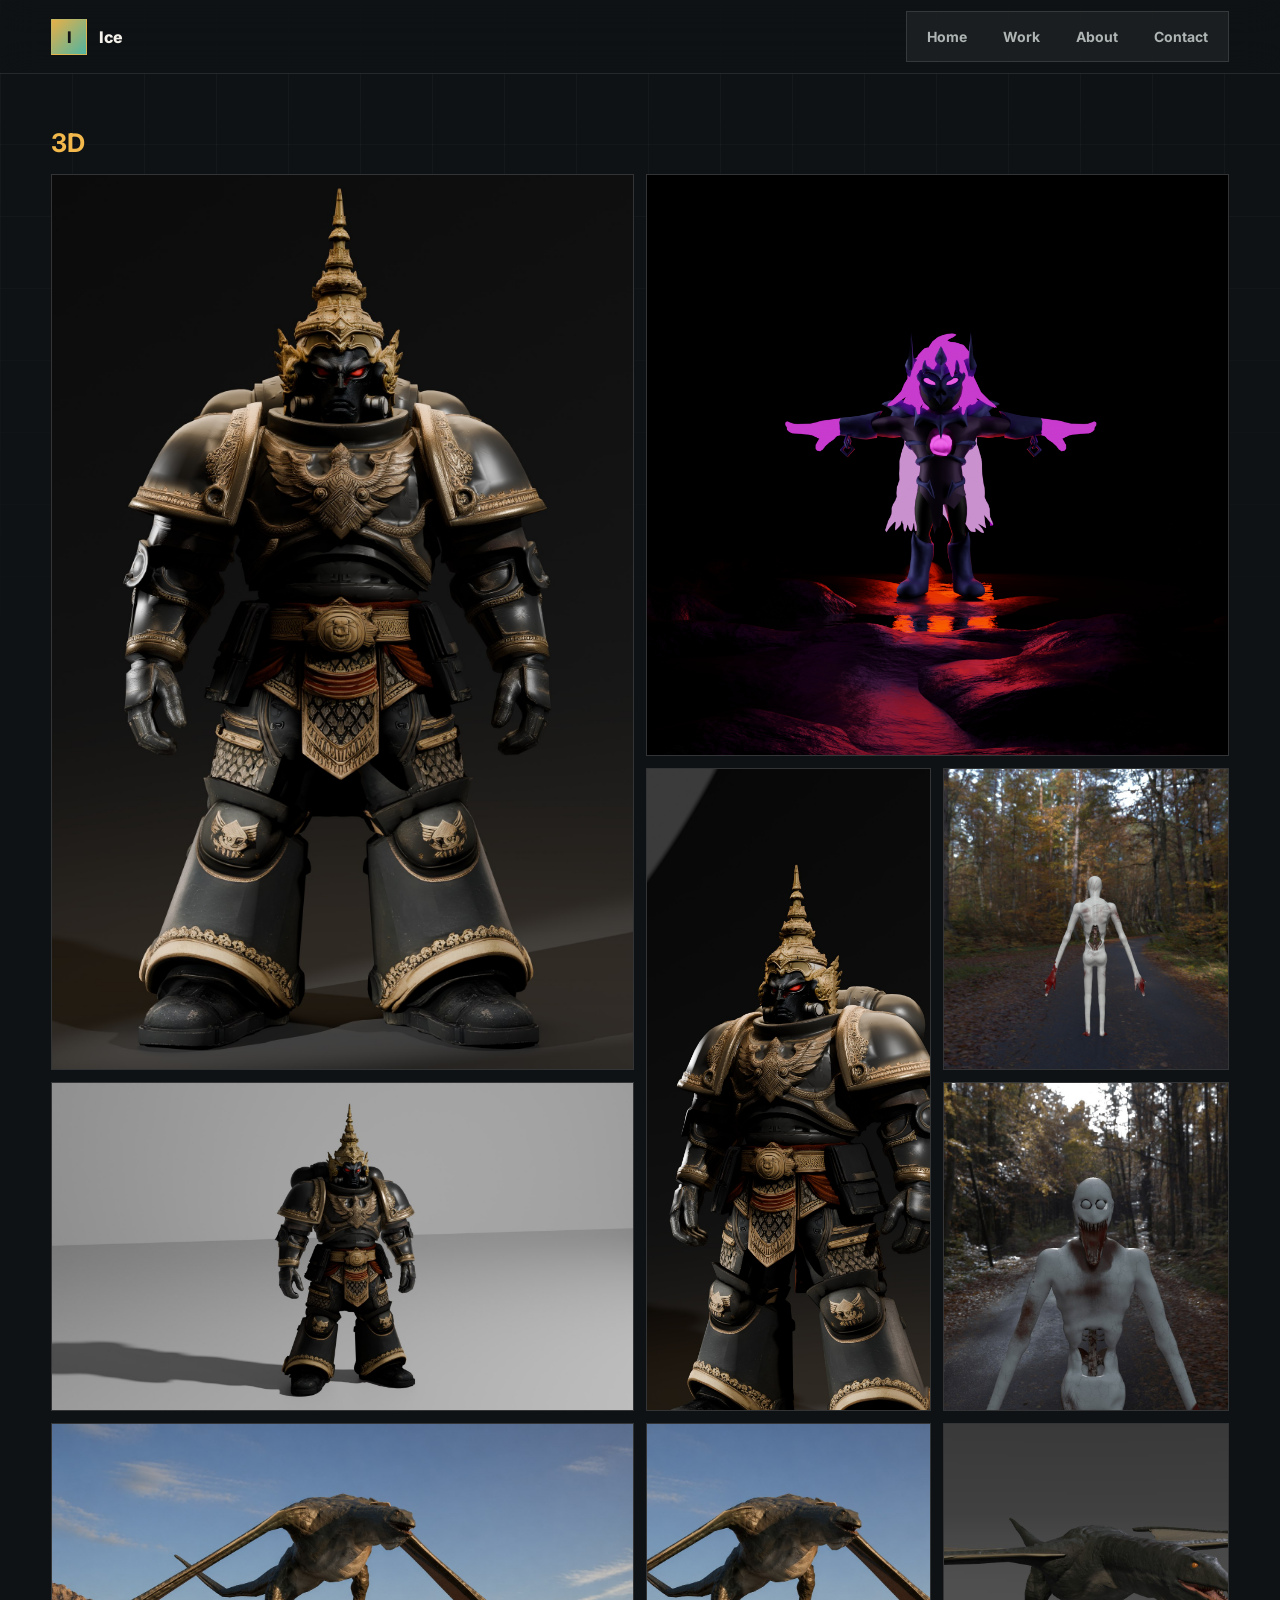
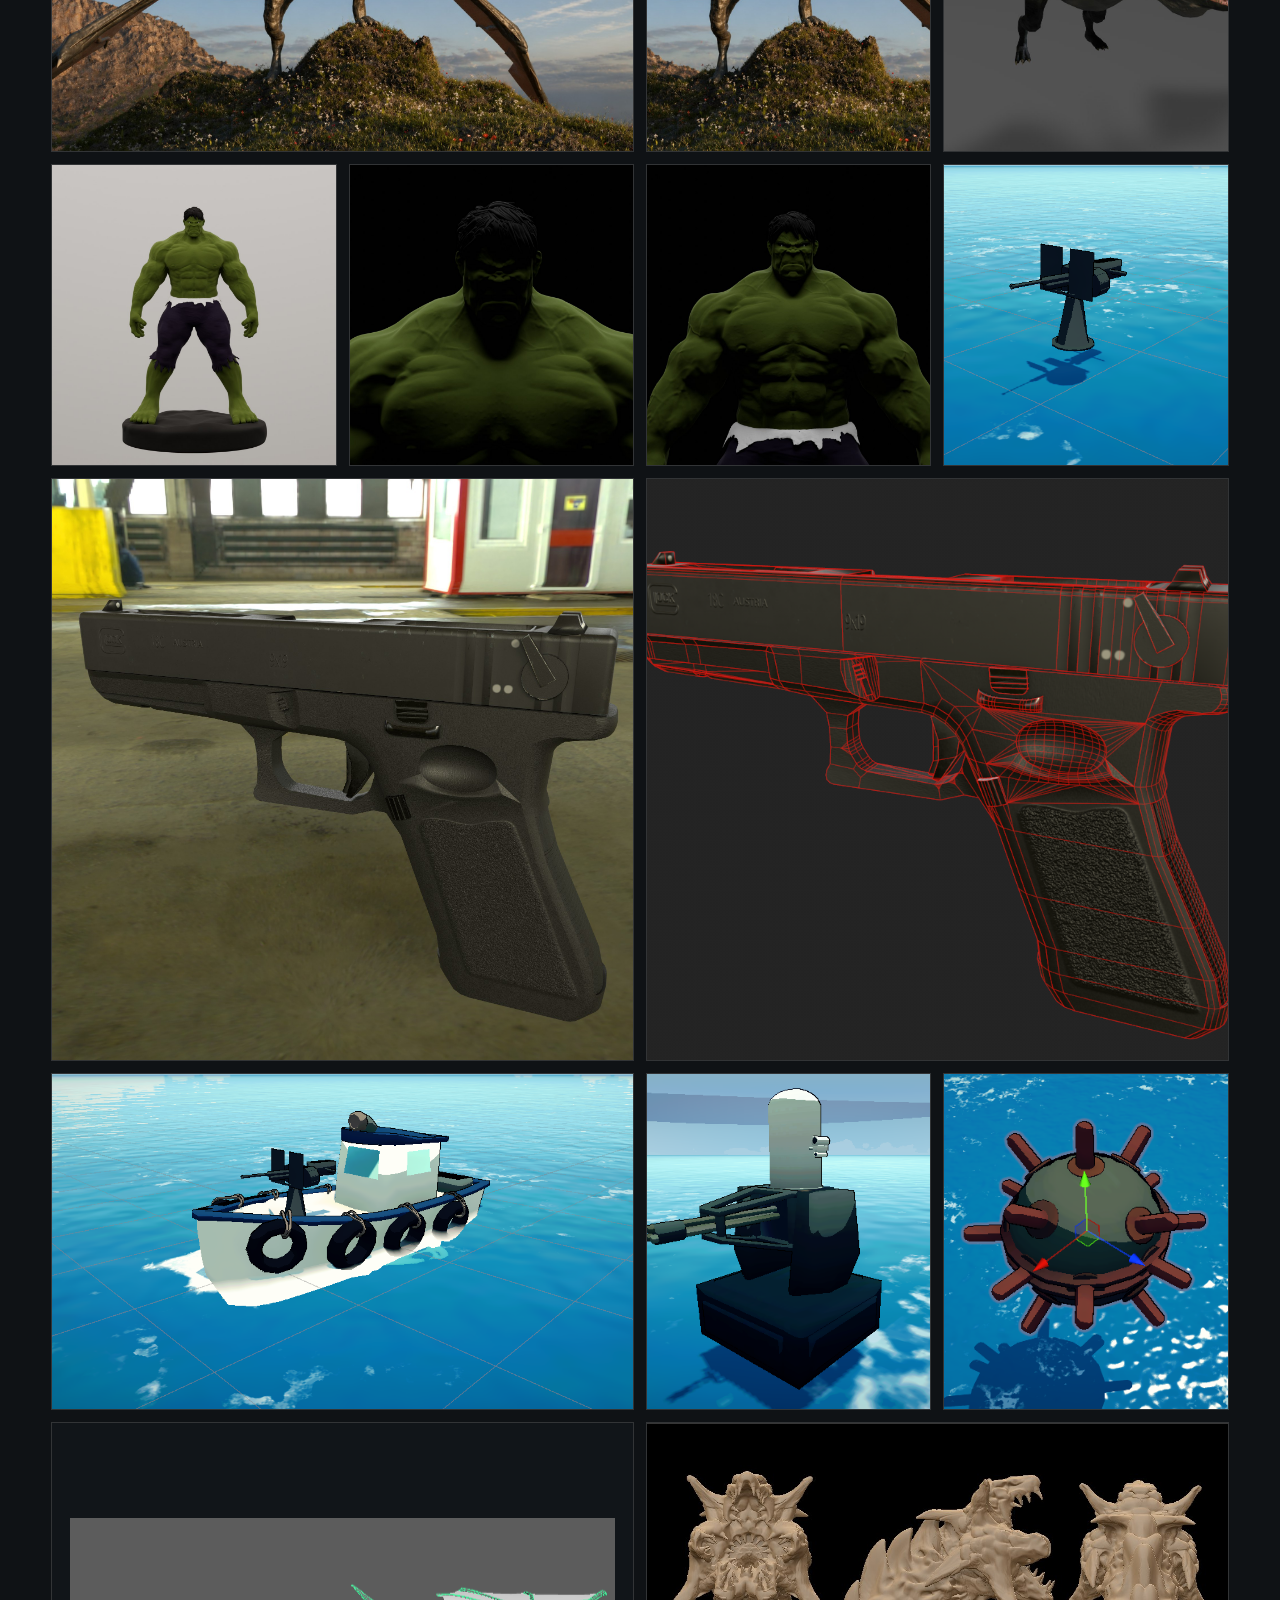
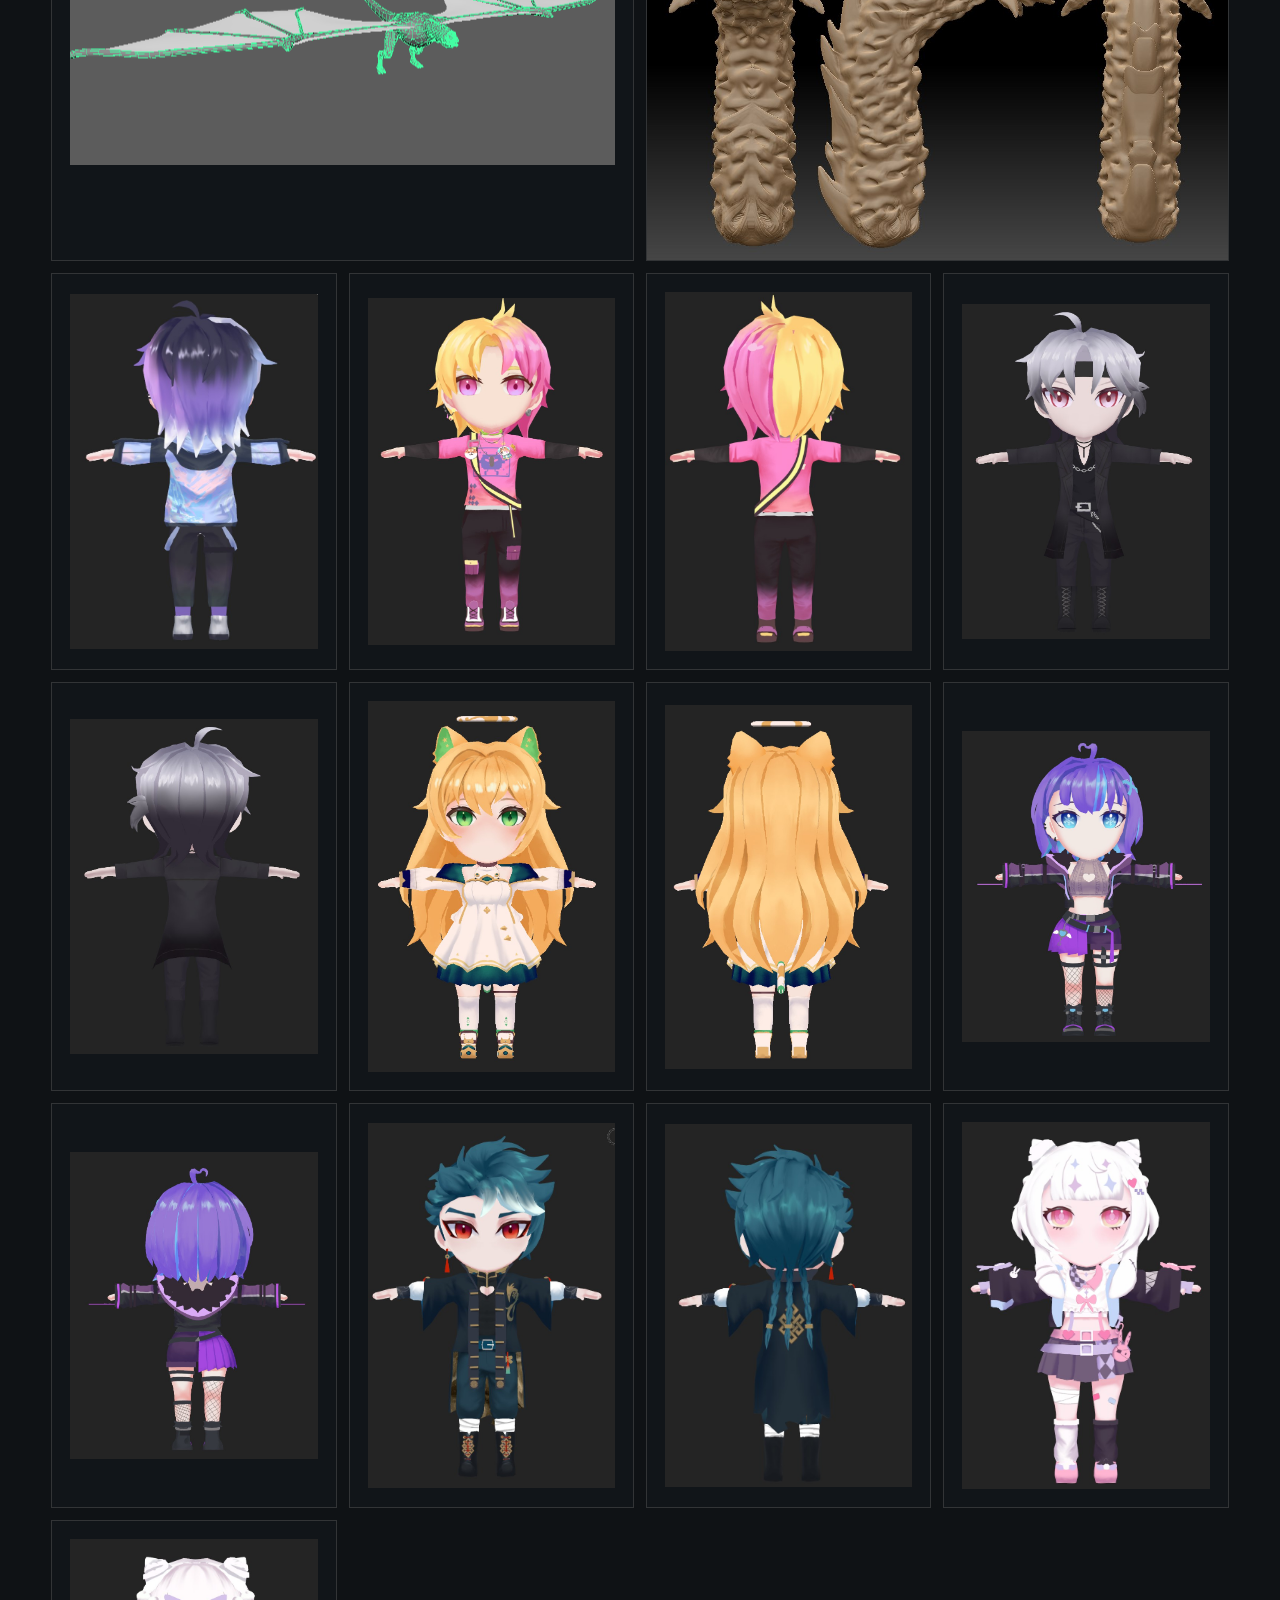
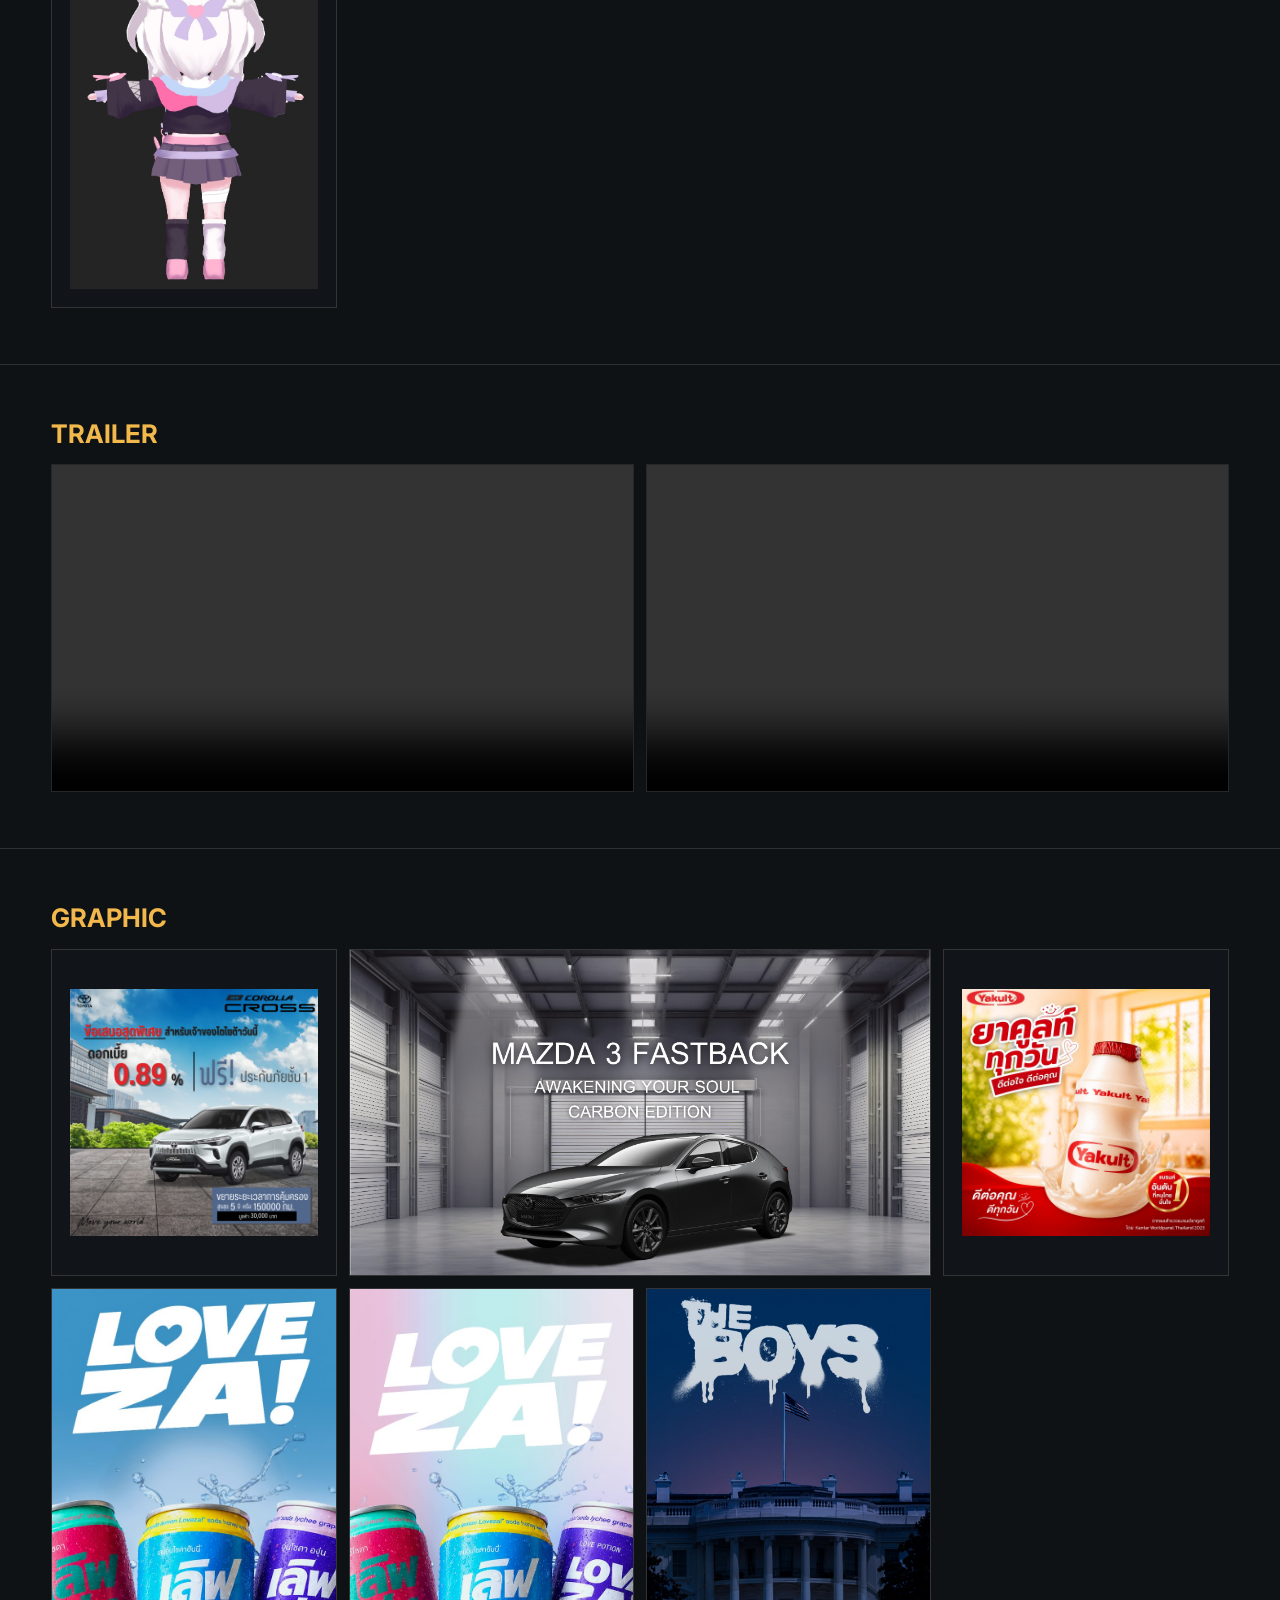
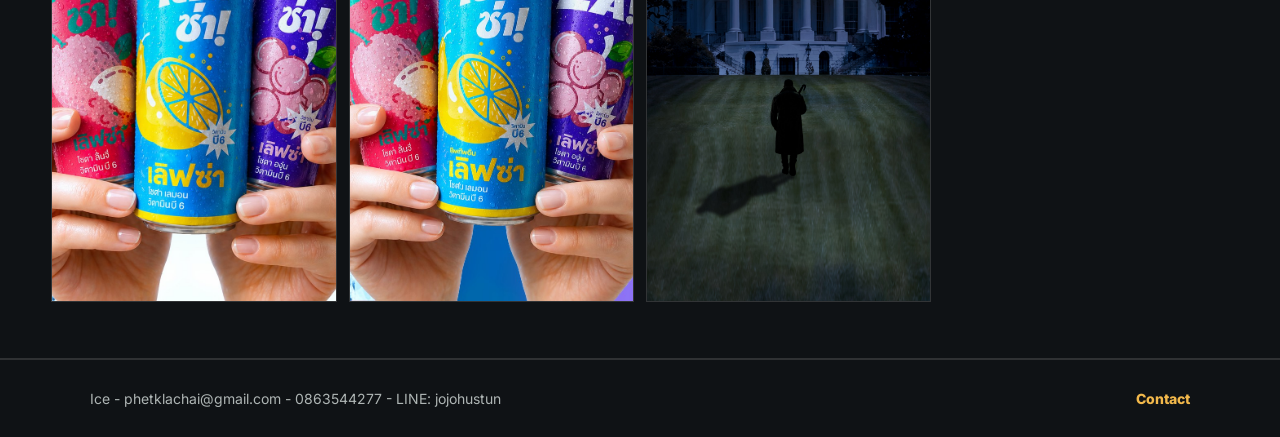
==== commit 40ed44b1: "Add Nix to work gallery" ====
--- a/work.html
+++ b/work.html
@@ -33,6 +33,7 @@
         <h1 id="zone-3d">3D</h1>
         <div class="portfolio-grid">
           <button class="portfolio-item large" type="button"><img src="assets/images/marine.jpg" alt="3D work" /></button>
+          <button class="portfolio-item wide" type="button"><img src="assets/images/nix.png" alt="3D work" /></button>
           <button class="portfolio-item tall" type="button"><img src="assets/images/marines.jpg" alt="3D work" /></button>
           <button class="portfolio-item wide" type="button"><img src="assets/images/siam-space-marine.jpg" alt="3D work" /></button>
           <button class="portfolio-item" type="button"><img src="assets/images/alay-b.jpg" alt="3D work" /></button>
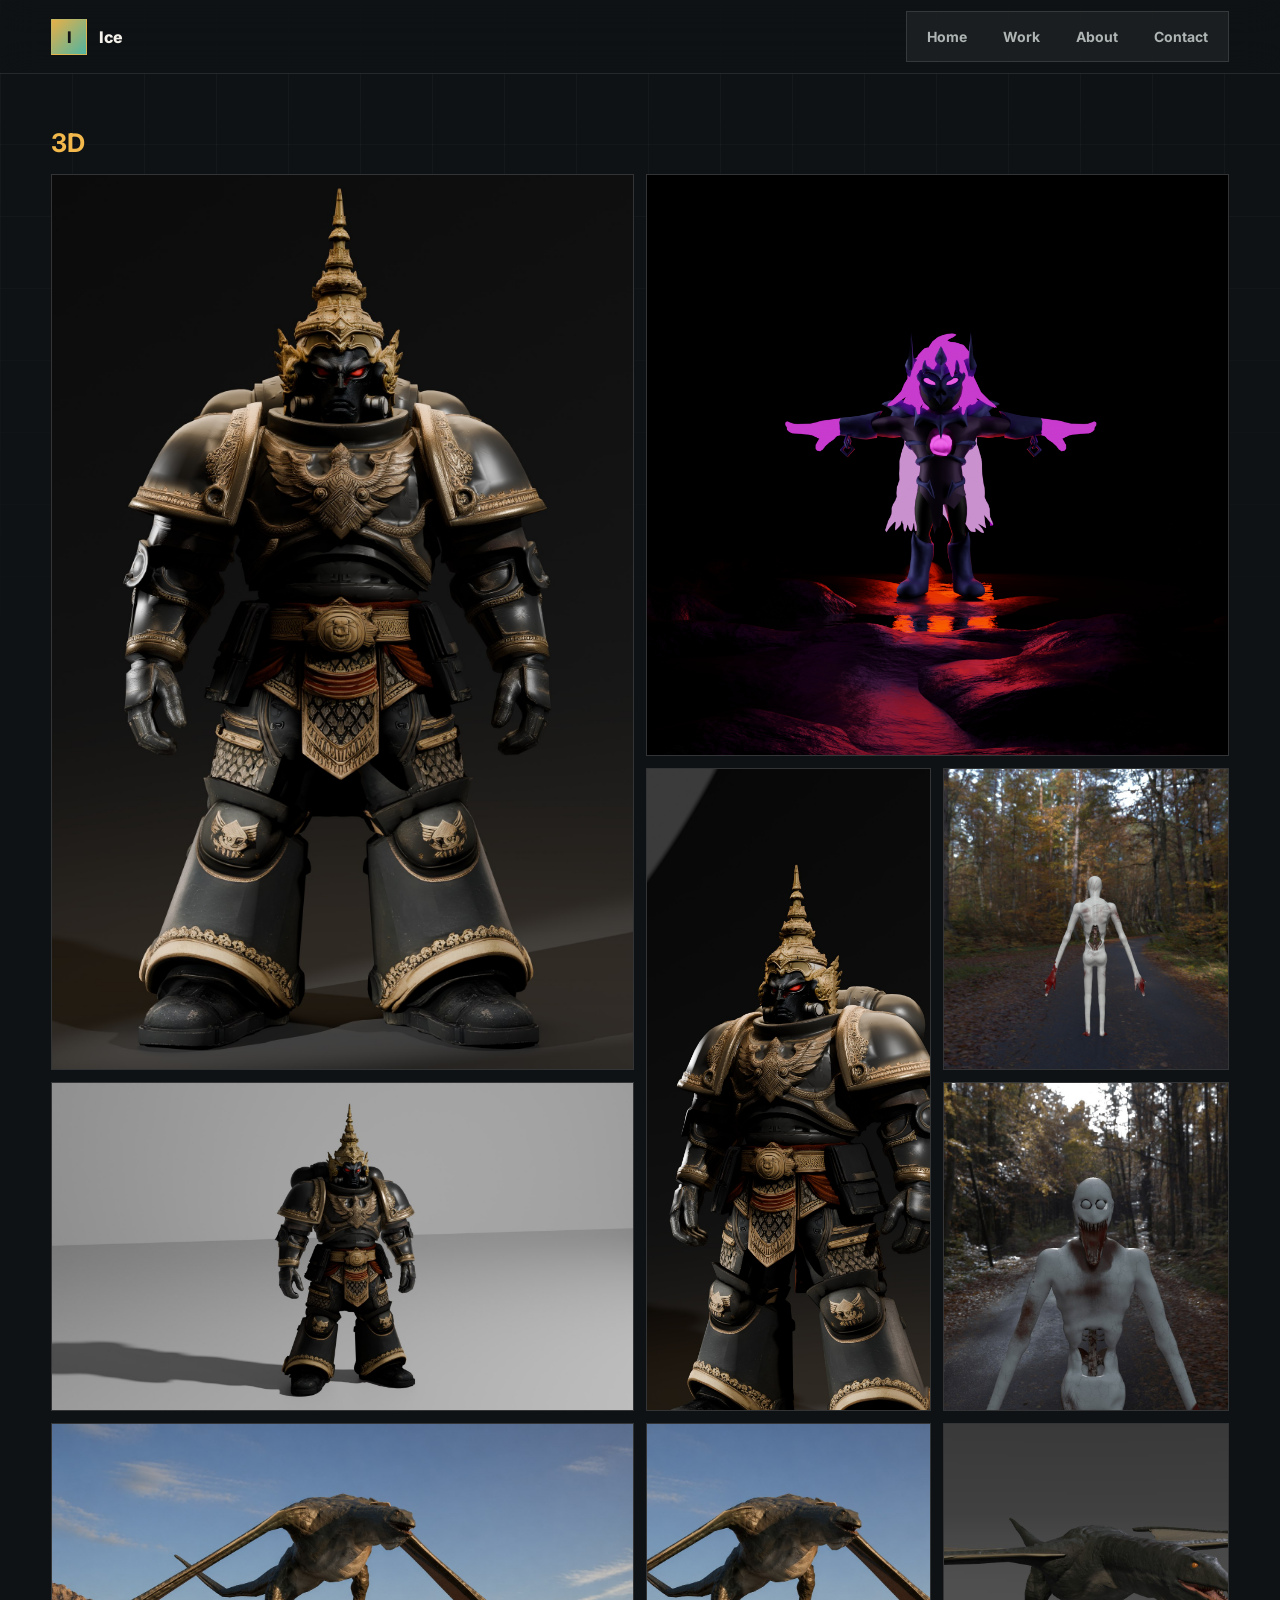
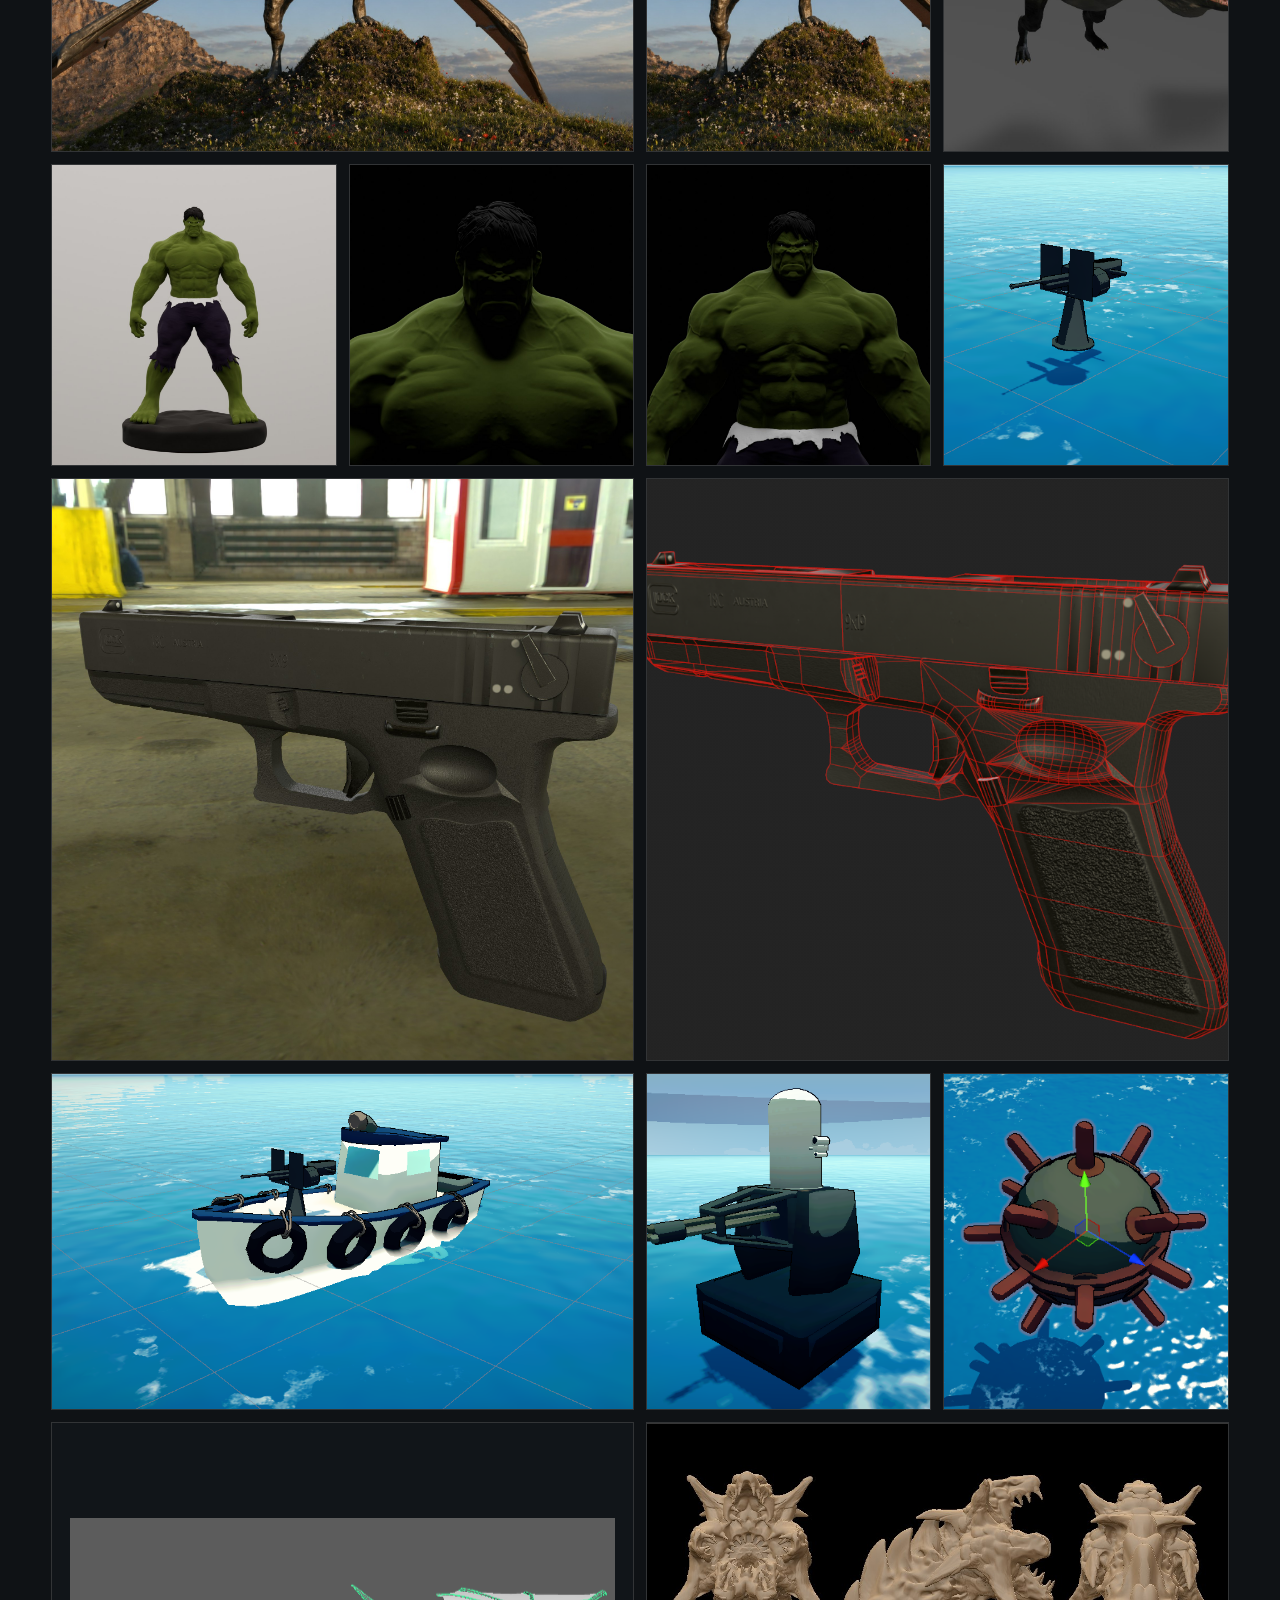
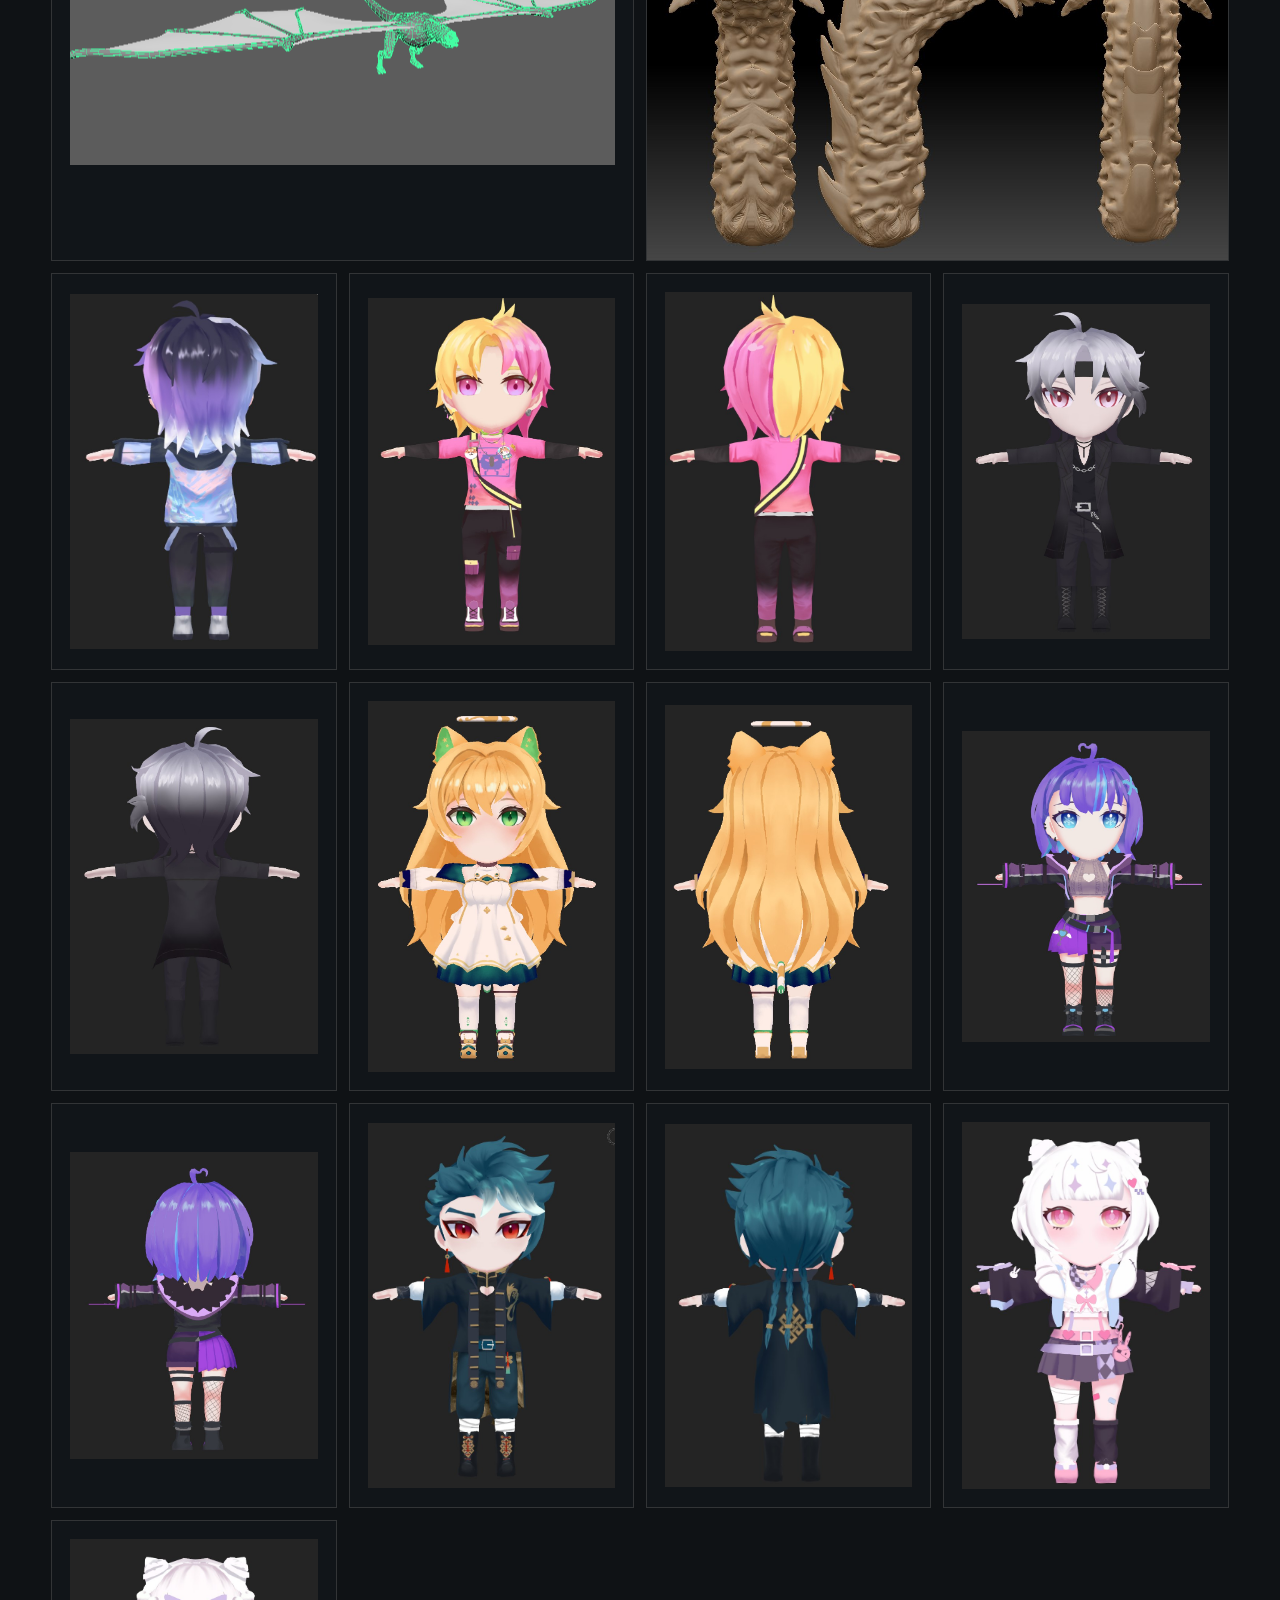
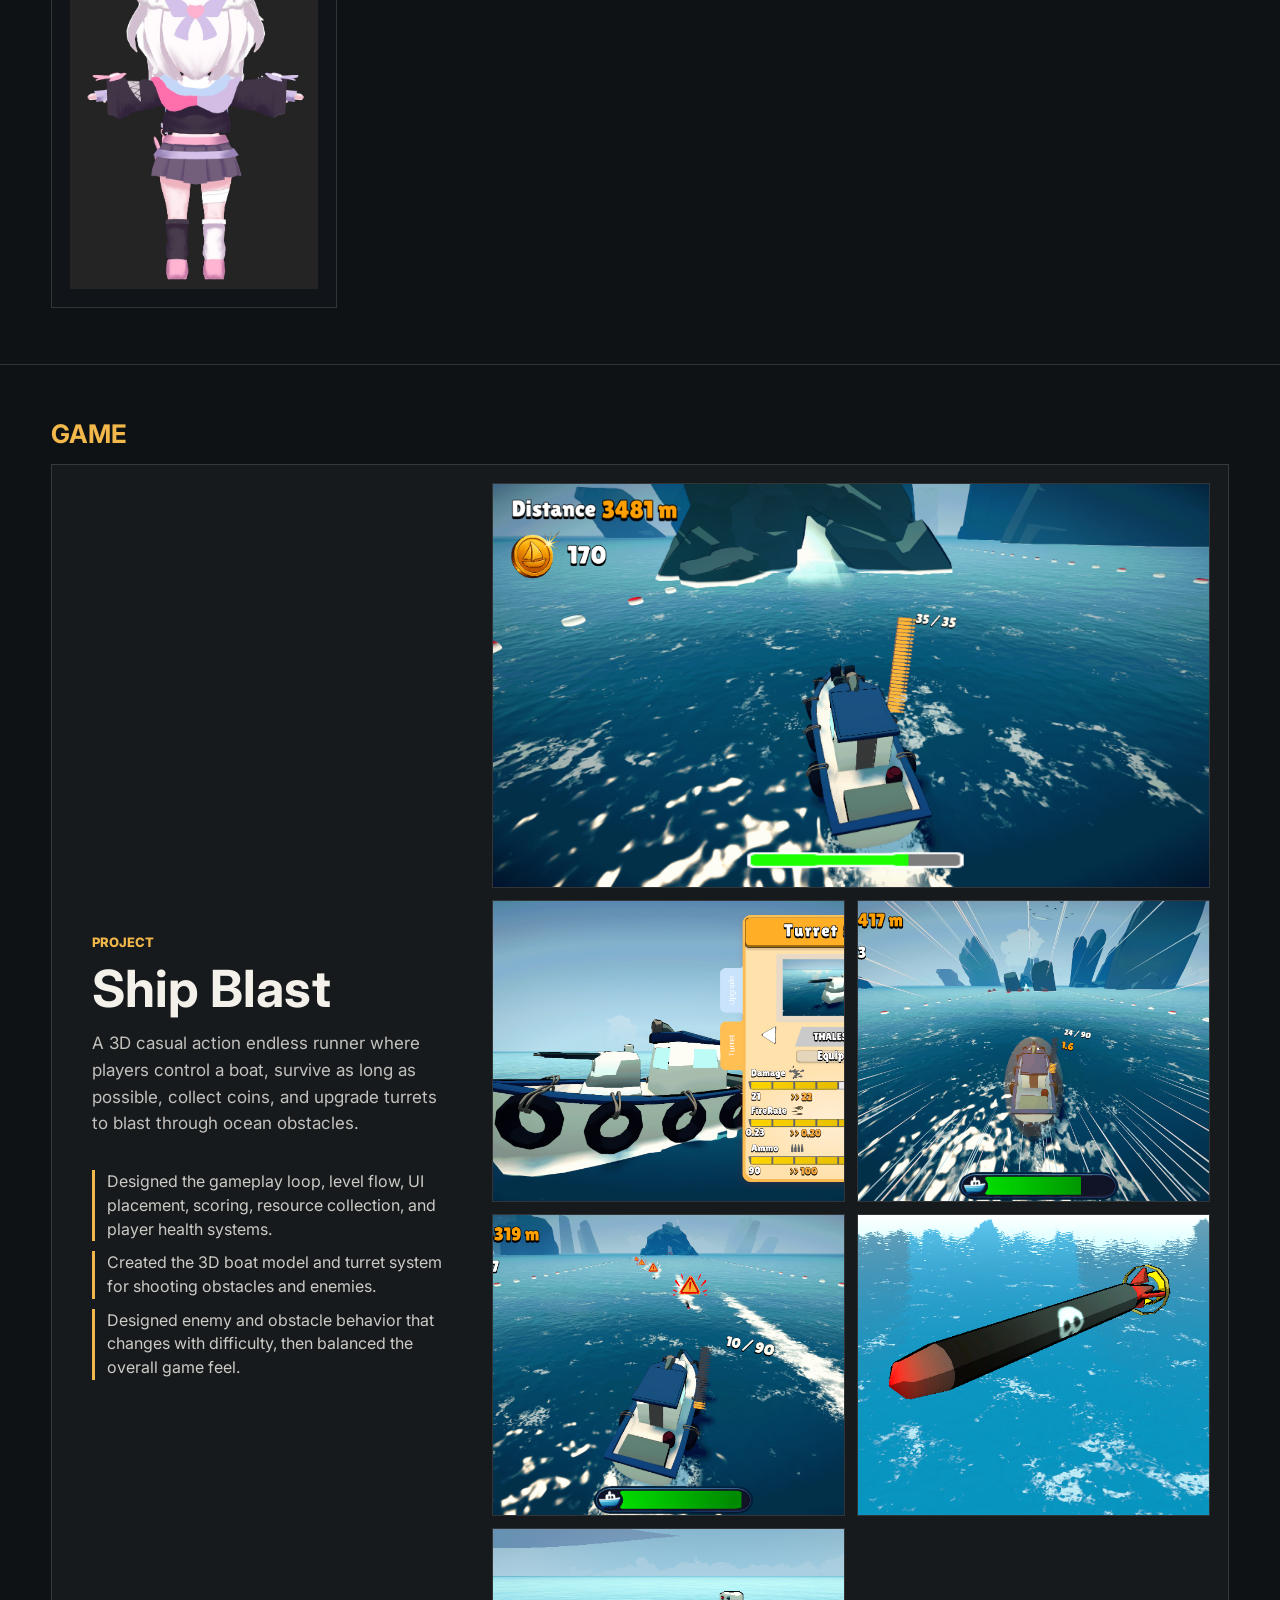
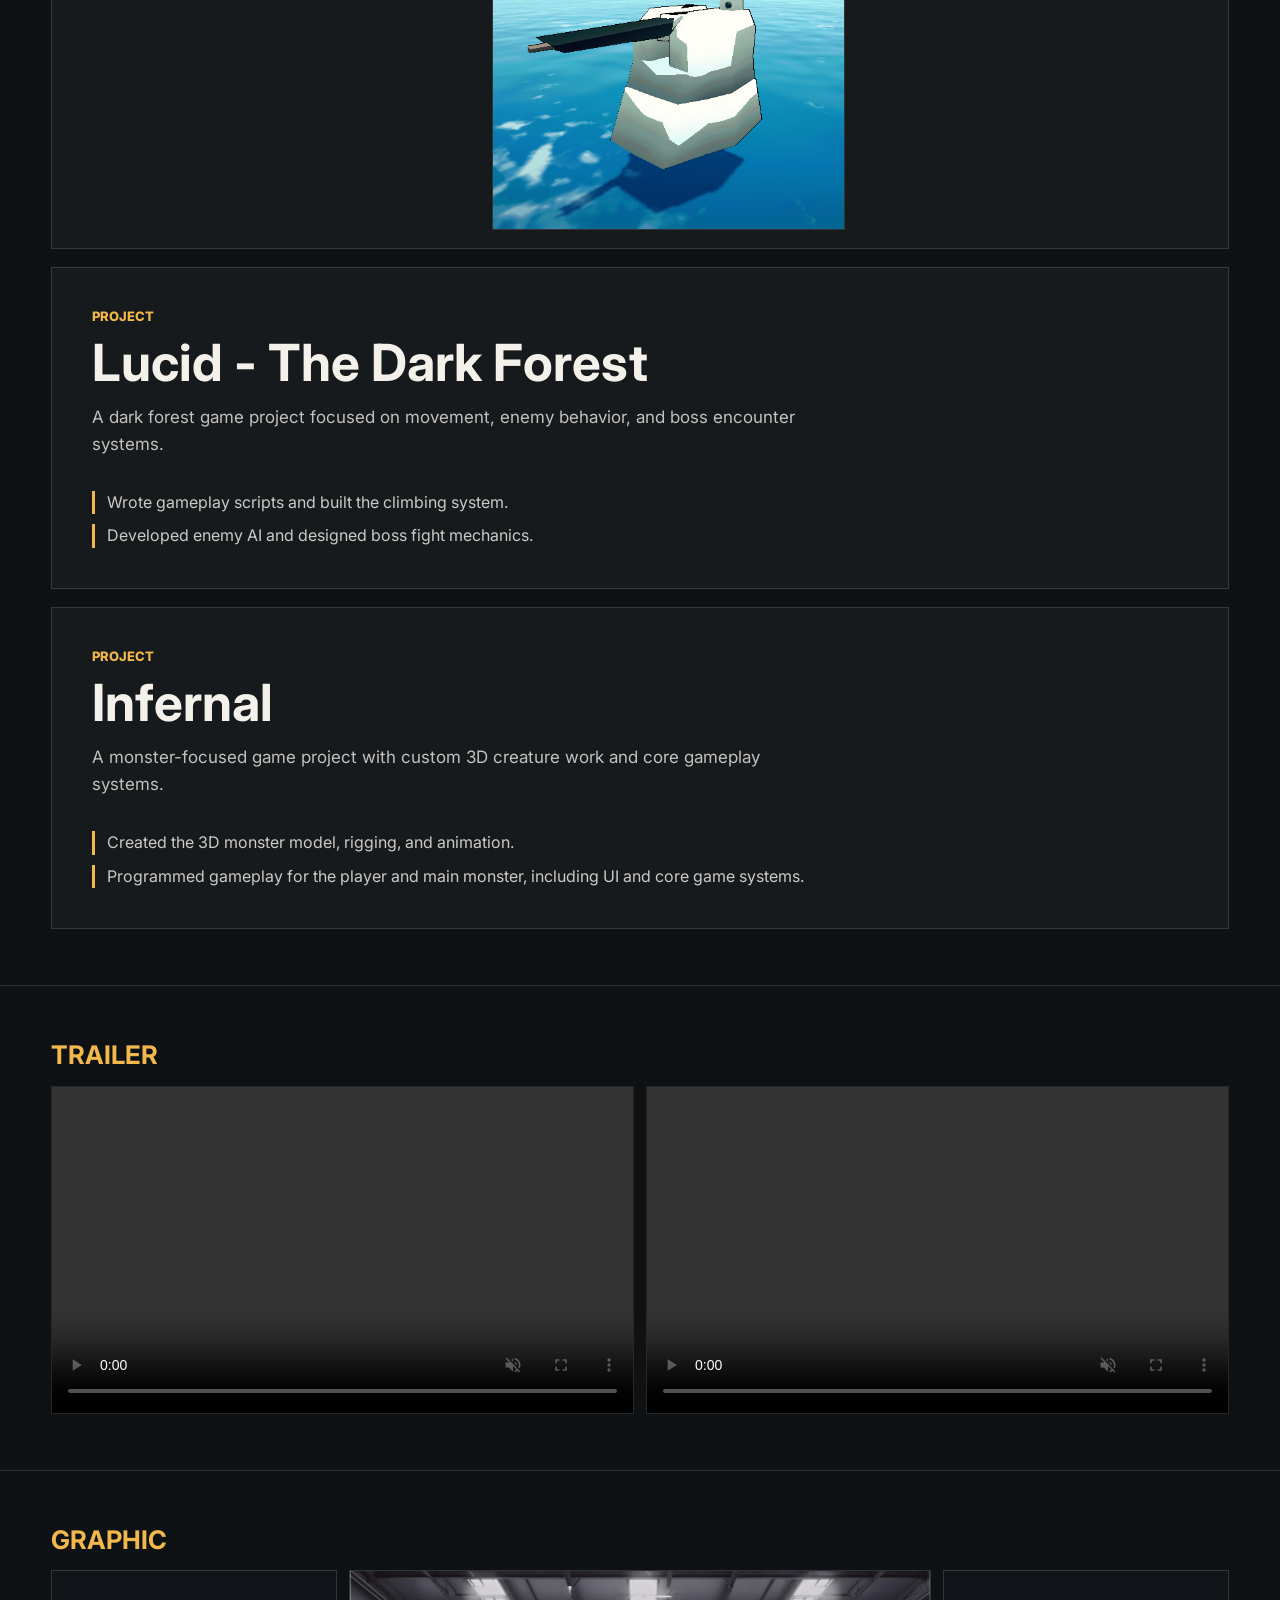
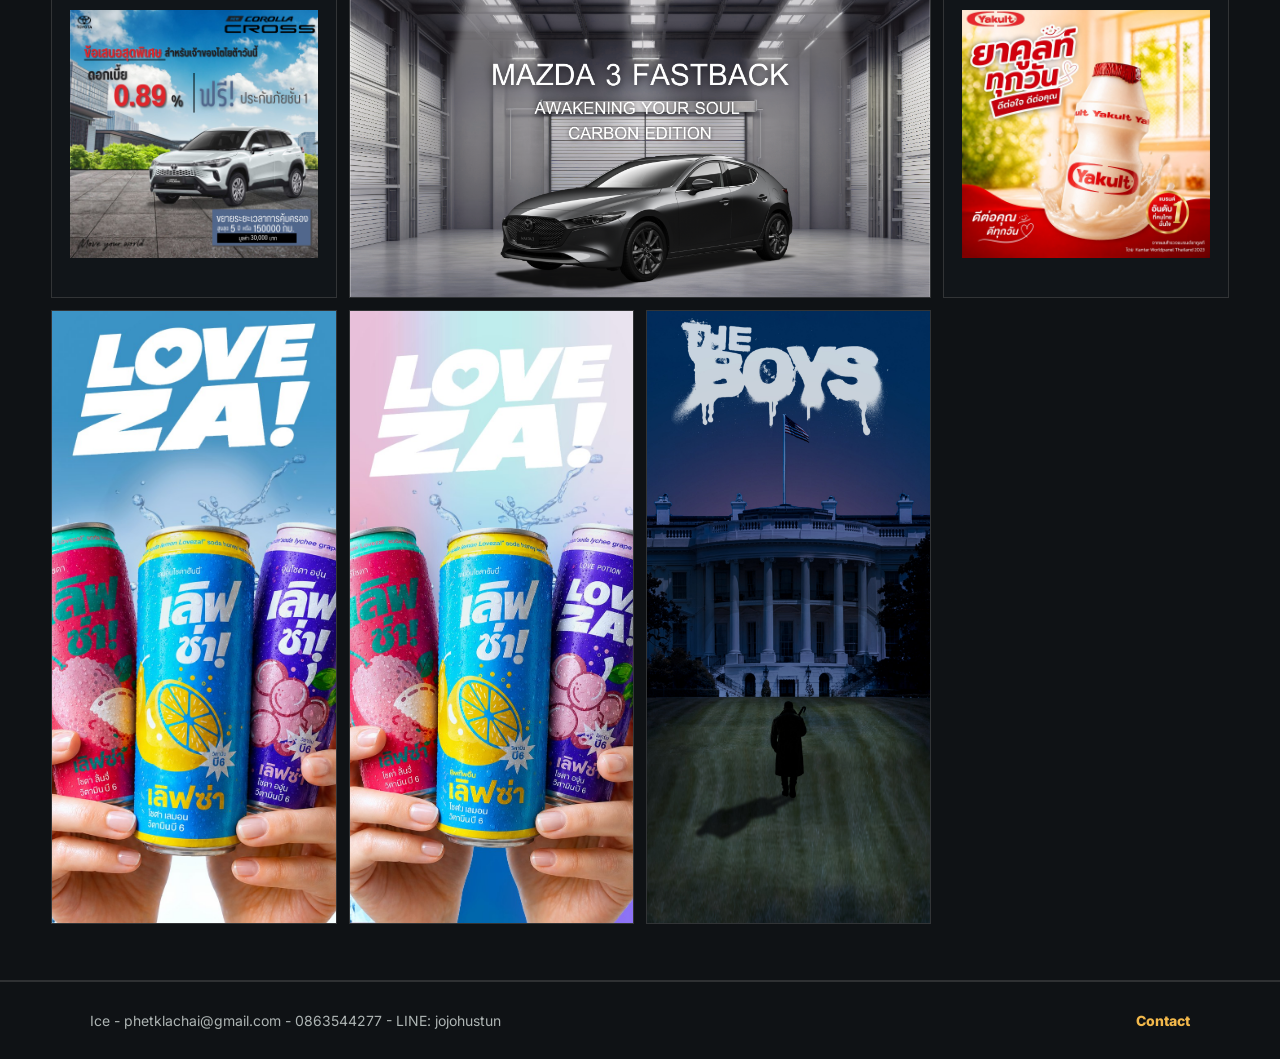
==== commit 4b1a36b0: "Add game projects section" ====
--- a/work.html
+++ b/work.html
@@ -68,6 +68,66 @@
         </div>
       </section>
 
+      <section class="work-zone game-zone" aria-labelledby="zone-game">
+        <h1 id="zone-game">Game</h1>
+        <div class="game-projects">
+          <article class="game-project">
+            <div class="game-copy">
+              <p class="eyebrow">Project</p>
+              <h2>Ship Blast</h2>
+              <p>
+                A 3D casual action endless runner where players control a boat,
+                survive as long as possible, collect coins, and upgrade turrets
+                to blast through ocean obstacles.
+              </p>
+              <ul>
+                <li>Designed the gameplay loop, level flow, UI placement, scoring, resource collection, and player health systems.</li>
+                <li>Created the 3D boat model and turret system for shooting obstacles and enemies.</li>
+                <li>Designed enemy and obstacle behavior that changes with difficulty, then balanced the overall game feel.</li>
+              </ul>
+            </div>
+            <div class="game-media">
+              <button class="portfolio-item wide" type="button"><img src="assets/images/shipblast-gameplay.png" alt="Ship Blast gameplay" /></button>
+              <button class="portfolio-item" type="button"><img src="assets/images/shipblast-shop.png" alt="Ship Blast turret shop" /></button>
+              <button class="portfolio-item" type="button"><img src="assets/images/shipblast-boost.png" alt="Ship Blast speed boost gameplay" /></button>
+              <button class="portfolio-item" type="button"><img src="assets/images/shipblast-obstacles.png" alt="Ship Blast obstacle gameplay" /></button>
+              <button class="portfolio-item" type="button"><img src="assets/images/shipblast-torpedo.png" alt="Ship Blast torpedo model" /></button>
+              <button class="portfolio-item" type="button"><img src="assets/images/shipblast-enemy-turret.png" alt="Ship Blast enemy turret" /></button>
+            </div>
+          </article>
+
+          <article class="game-project compact">
+            <div class="game-copy">
+              <p class="eyebrow">Project</p>
+              <h2>Lucid - The Dark Forest</h2>
+              <p>
+                A dark forest game project focused on movement, enemy behavior,
+                and boss encounter systems.
+              </p>
+              <ul>
+                <li>Wrote gameplay scripts and built the climbing system.</li>
+                <li>Developed enemy AI and designed boss fight mechanics.</li>
+              </ul>
+            </div>
+          </article>
+
+          <article class="game-project compact">
+            <div class="game-copy">
+              <p class="eyebrow">Project</p>
+              <h2>Infernal</h2>
+              <p>
+                A monster-focused game project with custom 3D creature work and
+                core gameplay systems.
+              </p>
+              <ul>
+                <li>Created the 3D monster model, rigging, and animation.</li>
+                <li>Programmed gameplay for the player and main monster, including UI and core game systems.</li>
+              </ul>
+            </div>
+          </article>
+        </div>
+      </section>
+
       <section class="work-zone" aria-labelledby="zone-trailer">
         <h1 id="zone-trailer">Trailer</h1>
         <div class="portfolio-grid video-grid">
--- a/styles.css
+++ b/styles.css
@@ -831,6 +831,67 @@
   background: #050607;
 }
 
+.game-projects {
+  display: grid;
+  gap: 18px;
+}
+
+.game-project {
+  display: grid;
+  grid-template-columns: minmax(280px, 0.72fr) minmax(0, 1.28fr);
+  gap: 18px;
+  align-items: stretch;
+  border: 1px solid var(--line);
+  background: rgba(244, 241, 234, 0.035);
+  padding: 18px;
+}
+
+.game-project.compact {
+  grid-template-columns: 1fr;
+}
+
+.game-copy {
+  display: flex;
+  flex-direction: column;
+  justify-content: center;
+  padding: clamp(8px, 2vw, 22px);
+}
+
+.game-copy h2 {
+  margin: 0;
+  font-size: clamp(30px, 4vw, 58px);
+  line-height: 0.96;
+}
+
+.game-copy p:not(.eyebrow) {
+  max-width: 720px;
+  color: rgba(244, 241, 234, 0.78);
+  font-size: 17px;
+  line-height: 1.58;
+}
+
+.game-copy ul {
+  display: grid;
+  gap: 10px;
+  margin: 16px 0 0;
+  padding: 0;
+  list-style: none;
+}
+
+.game-copy li {
+  border-left: 3px solid var(--accent);
+  padding-left: 12px;
+  color: rgba(244, 241, 234, 0.82);
+  line-height: 1.48;
+}
+
+.game-media {
+  display: grid;
+  grid-template-columns: repeat(2, minmax(0, 1fr));
+  grid-auto-flow: dense;
+  gap: 12px;
+}
+
 .lightbox {
   position: fixed;
   inset: 0;
@@ -949,6 +1010,10 @@
     grid-template-columns: repeat(2, minmax(0, 1fr));
   }
 
+  .game-project {
+    grid-template-columns: 1fr;
+  }
+
   .work-card.wide {
     grid-column: auto;
   }
@@ -996,7 +1061,8 @@
   }
 
   .portfolio-grid,
-  .video-grid {
+  .video-grid,
+  .game-media {
     grid-template-columns: 1fr;
   }
 
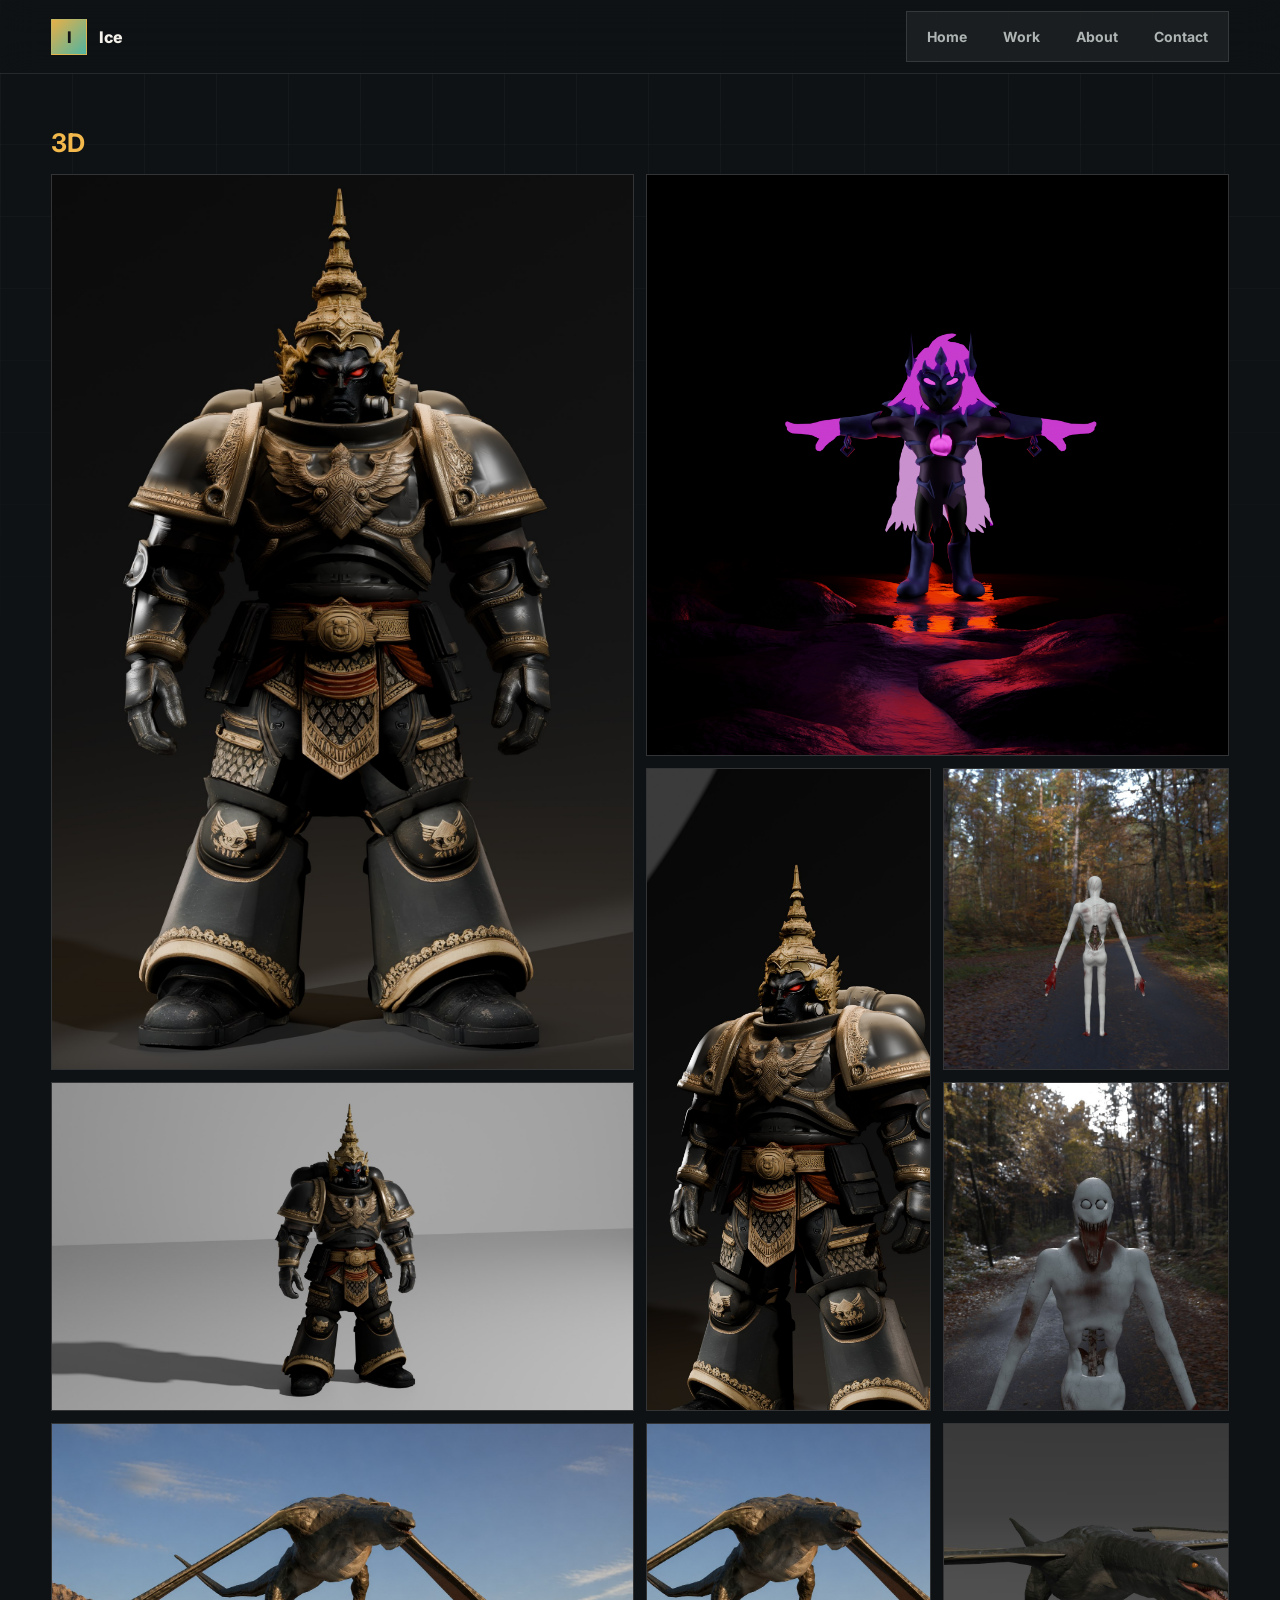
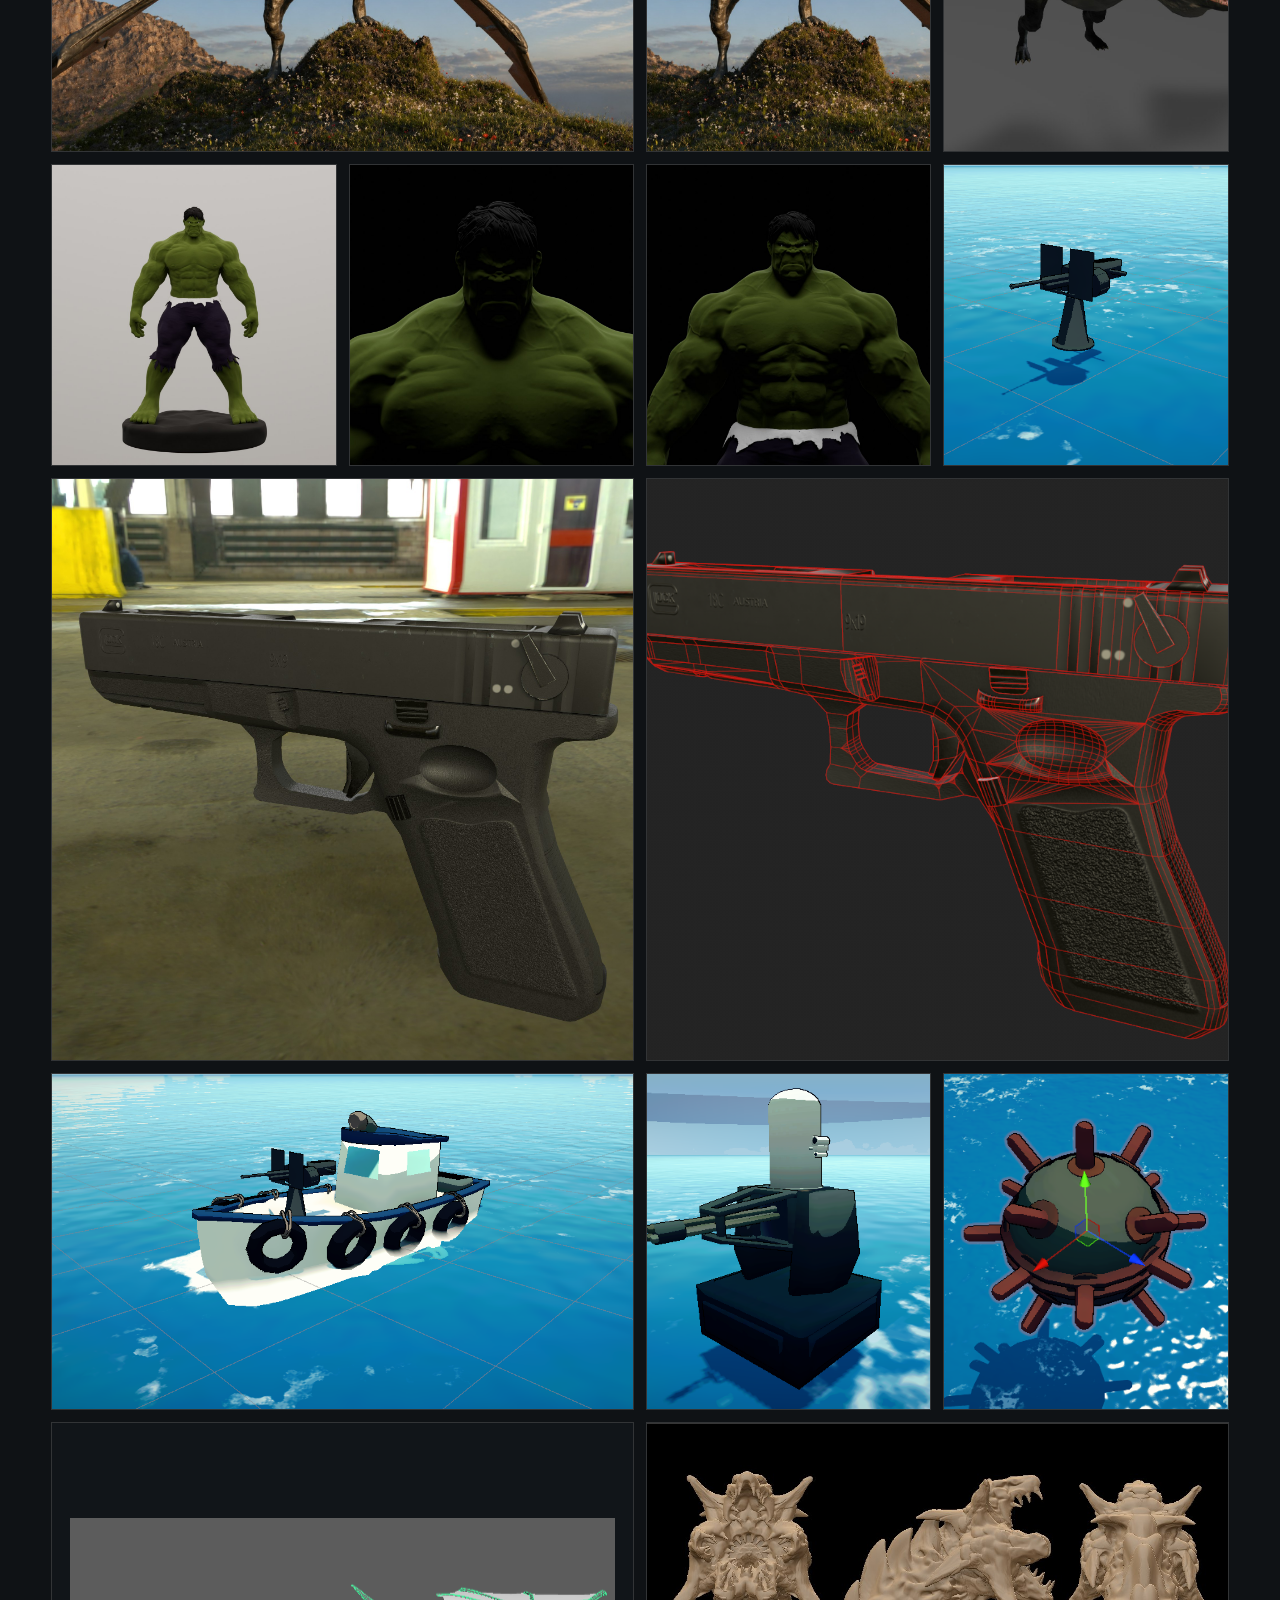
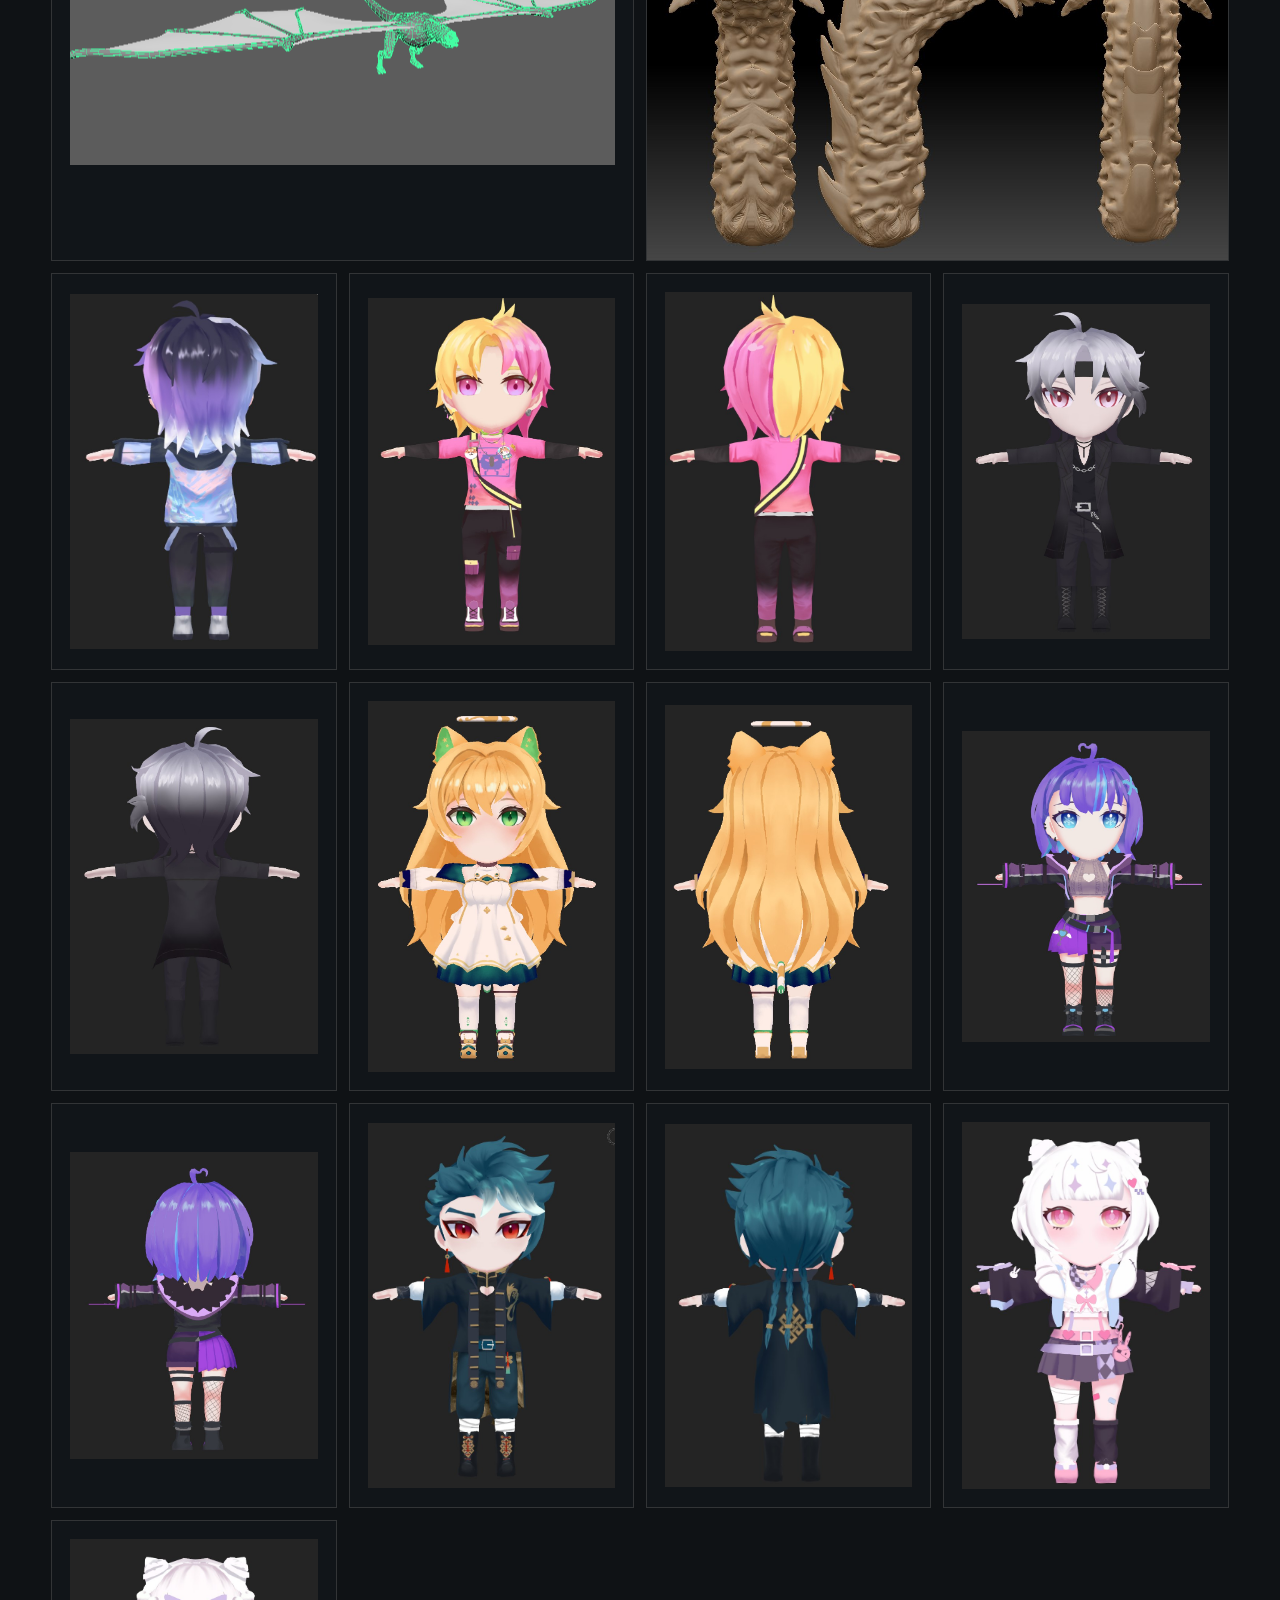
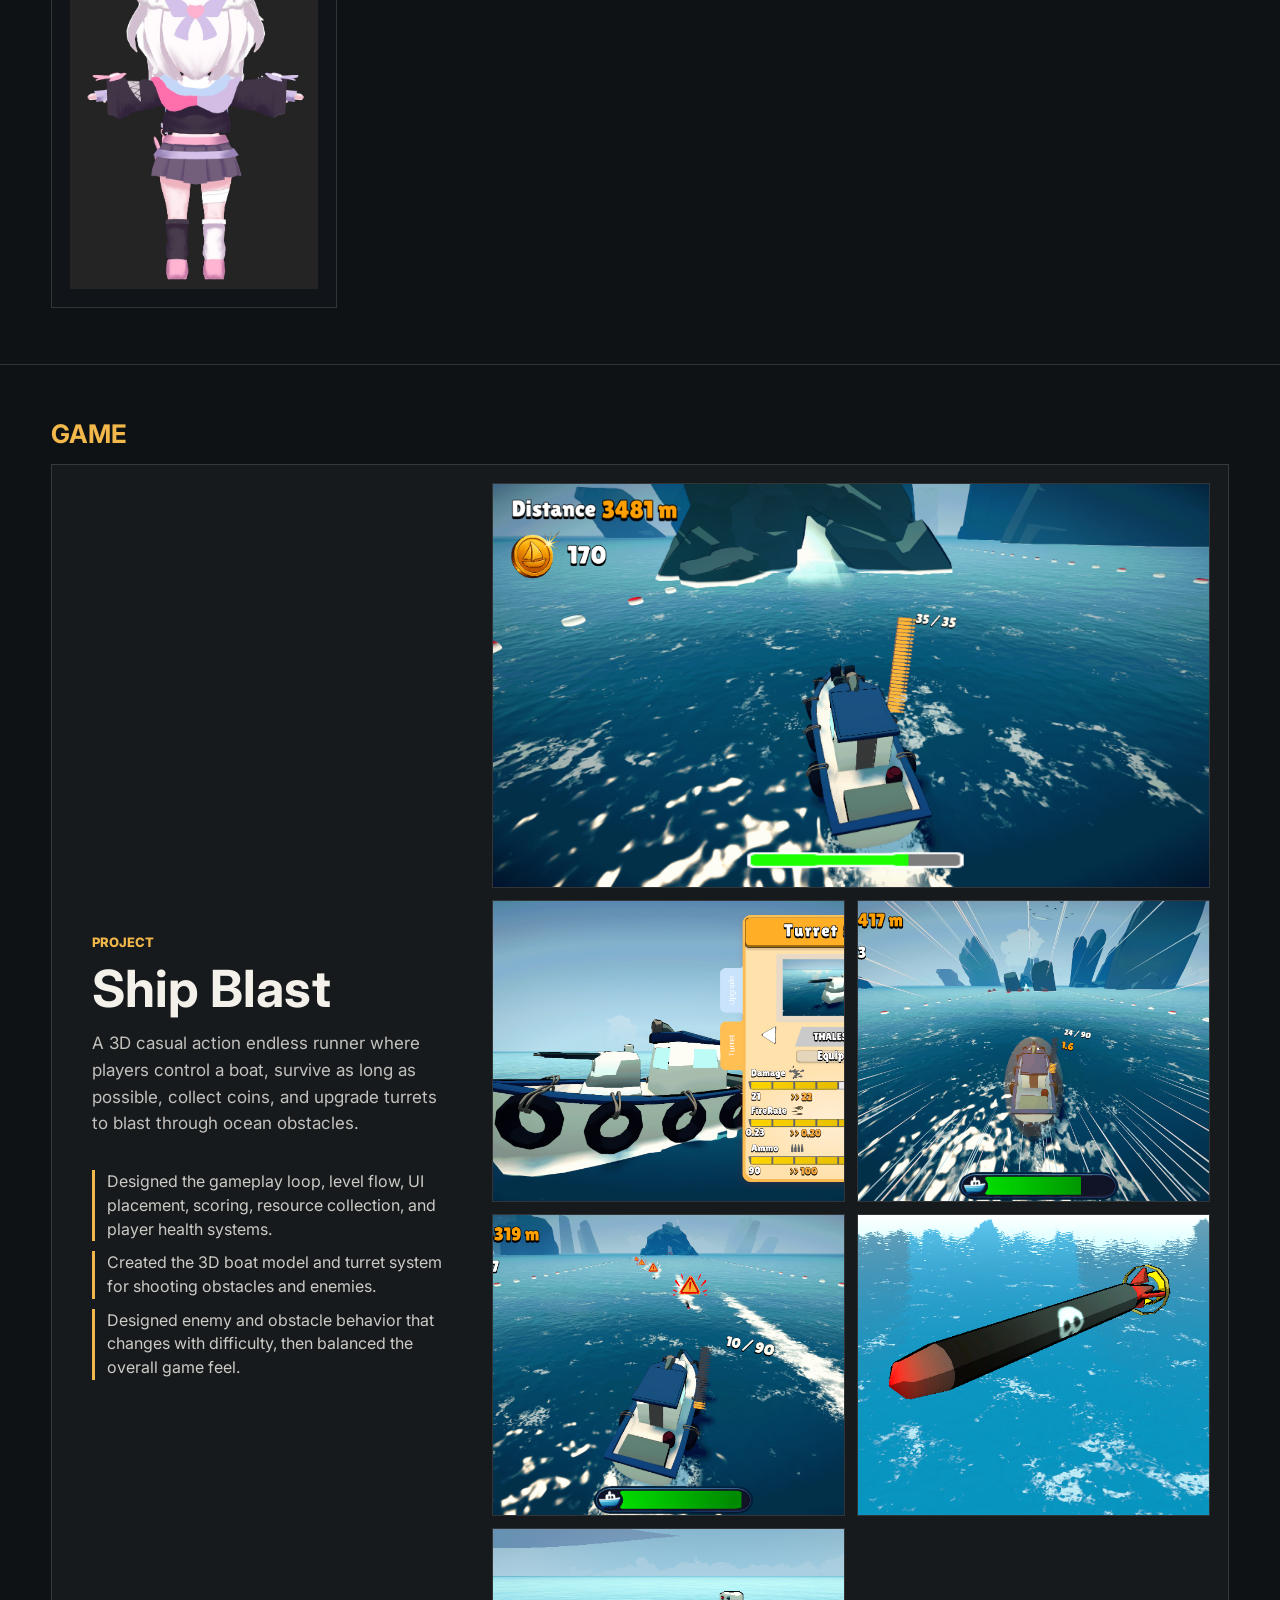
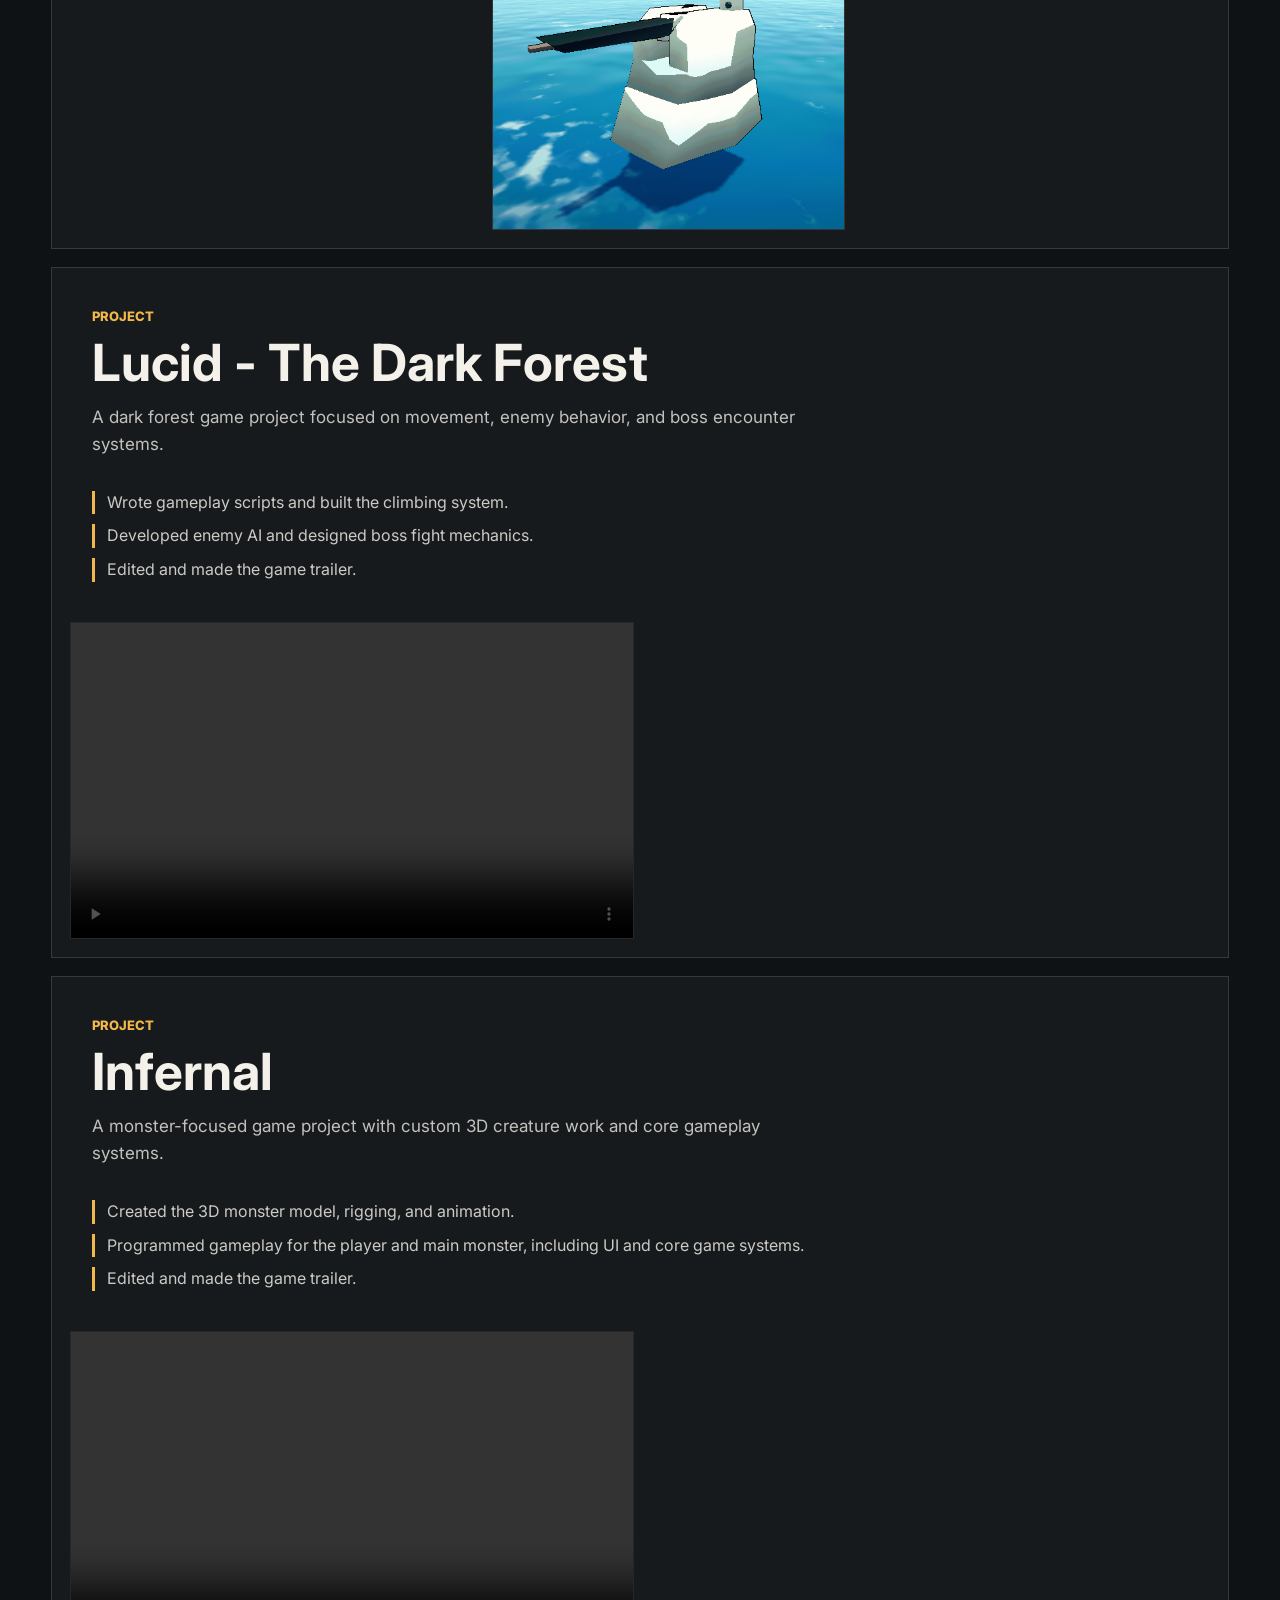
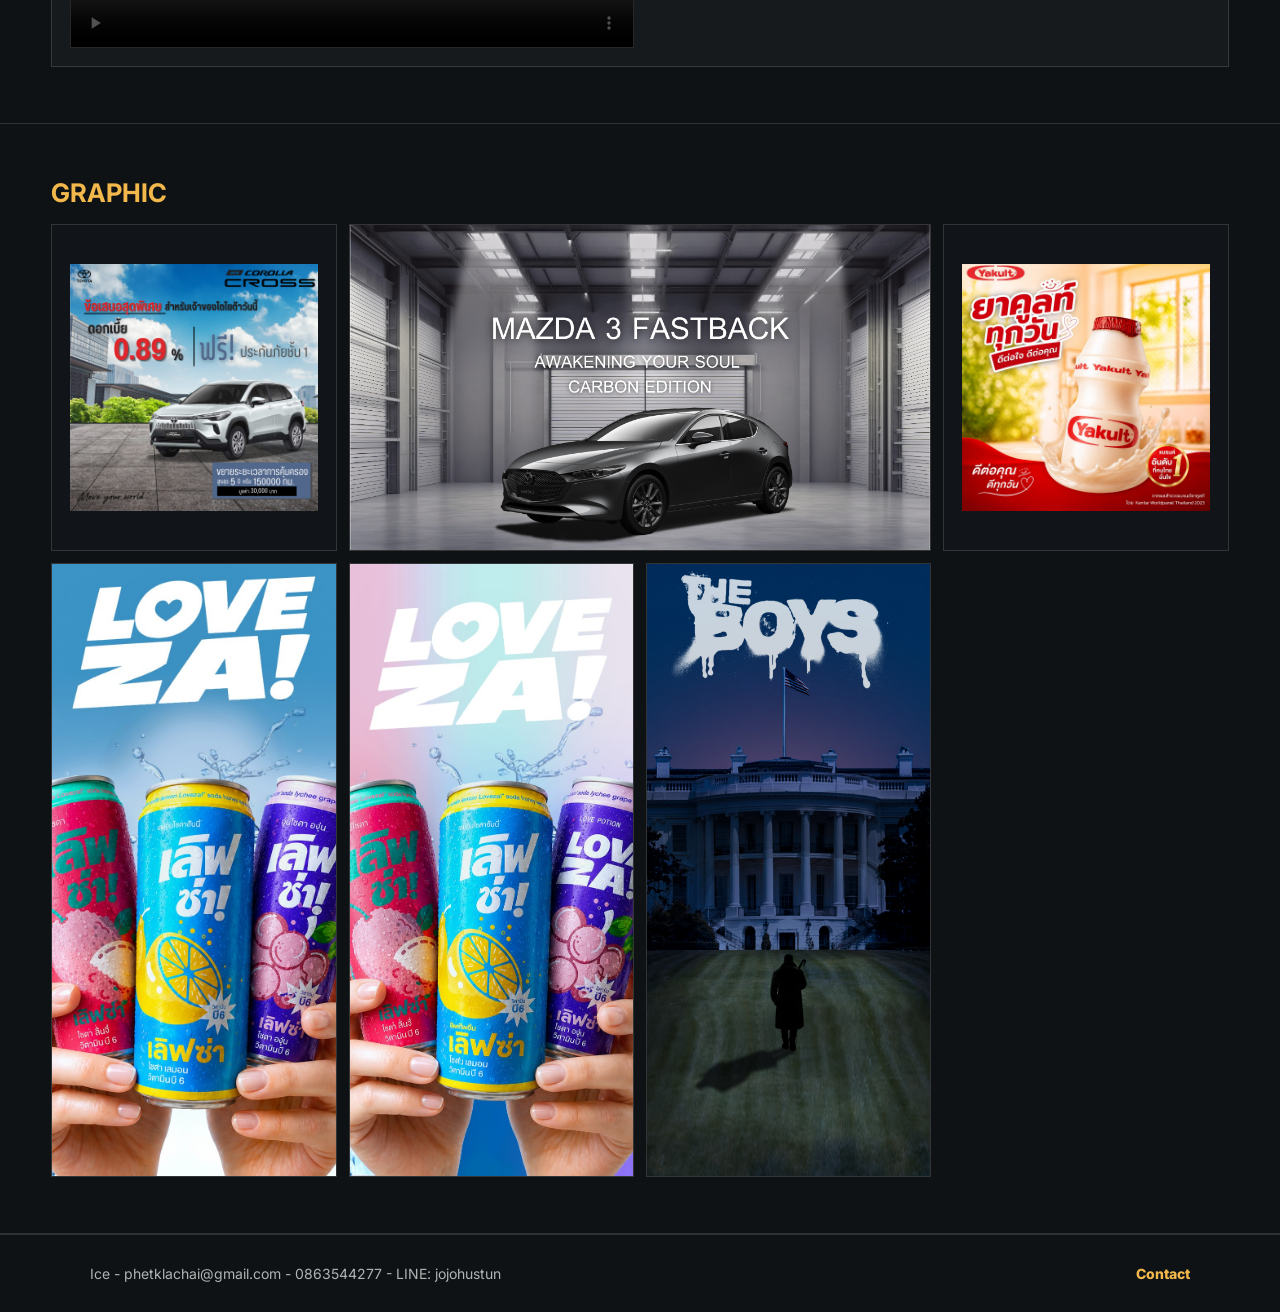
==== commit 70bcaa8b: "Move trailers into game projects" ====
--- a/work.html
+++ b/work.html
@@ -107,7 +107,11 @@
               <ul>
                 <li>Wrote gameplay scripts and built the climbing system.</li>
                 <li>Developed enemy AI and designed boss fight mechanics.</li>
+                <li>Edited and made the game trailer.</li>
               </ul>
+            </div>
+            <div class="game-media video-grid">
+              <video src="assets/video/lucid-dark-forest-trailer.mp4" controls playsinline preload="auto" autoplay muted loop></video>
             </div>
           </article>
 
@@ -122,17 +126,13 @@
               <ul>
                 <li>Created the 3D monster model, rigging, and animation.</li>
                 <li>Programmed gameplay for the player and main monster, including UI and core game systems.</li>
+                <li>Edited and made the game trailer.</li>
               </ul>
             </div>
+            <div class="game-media video-grid">
+              <video src="assets/video/inferno-trailer.mp4" controls playsinline preload="auto" autoplay muted loop></video>
+            </div>
           </article>
-        </div>
-      </section>
-
-      <section class="work-zone" aria-labelledby="zone-trailer">
-        <h1 id="zone-trailer">Trailer</h1>
-        <div class="portfolio-grid video-grid">
-          <video src="assets/video/inferno-trailer.mp4" controls playsinline preload="auto" autoplay muted loop></video>
-          <video src="assets/video/lucid-dark-forest-trailer.mp4" controls playsinline preload="auto" autoplay muted loop></video>
         </div>
       </section>
 
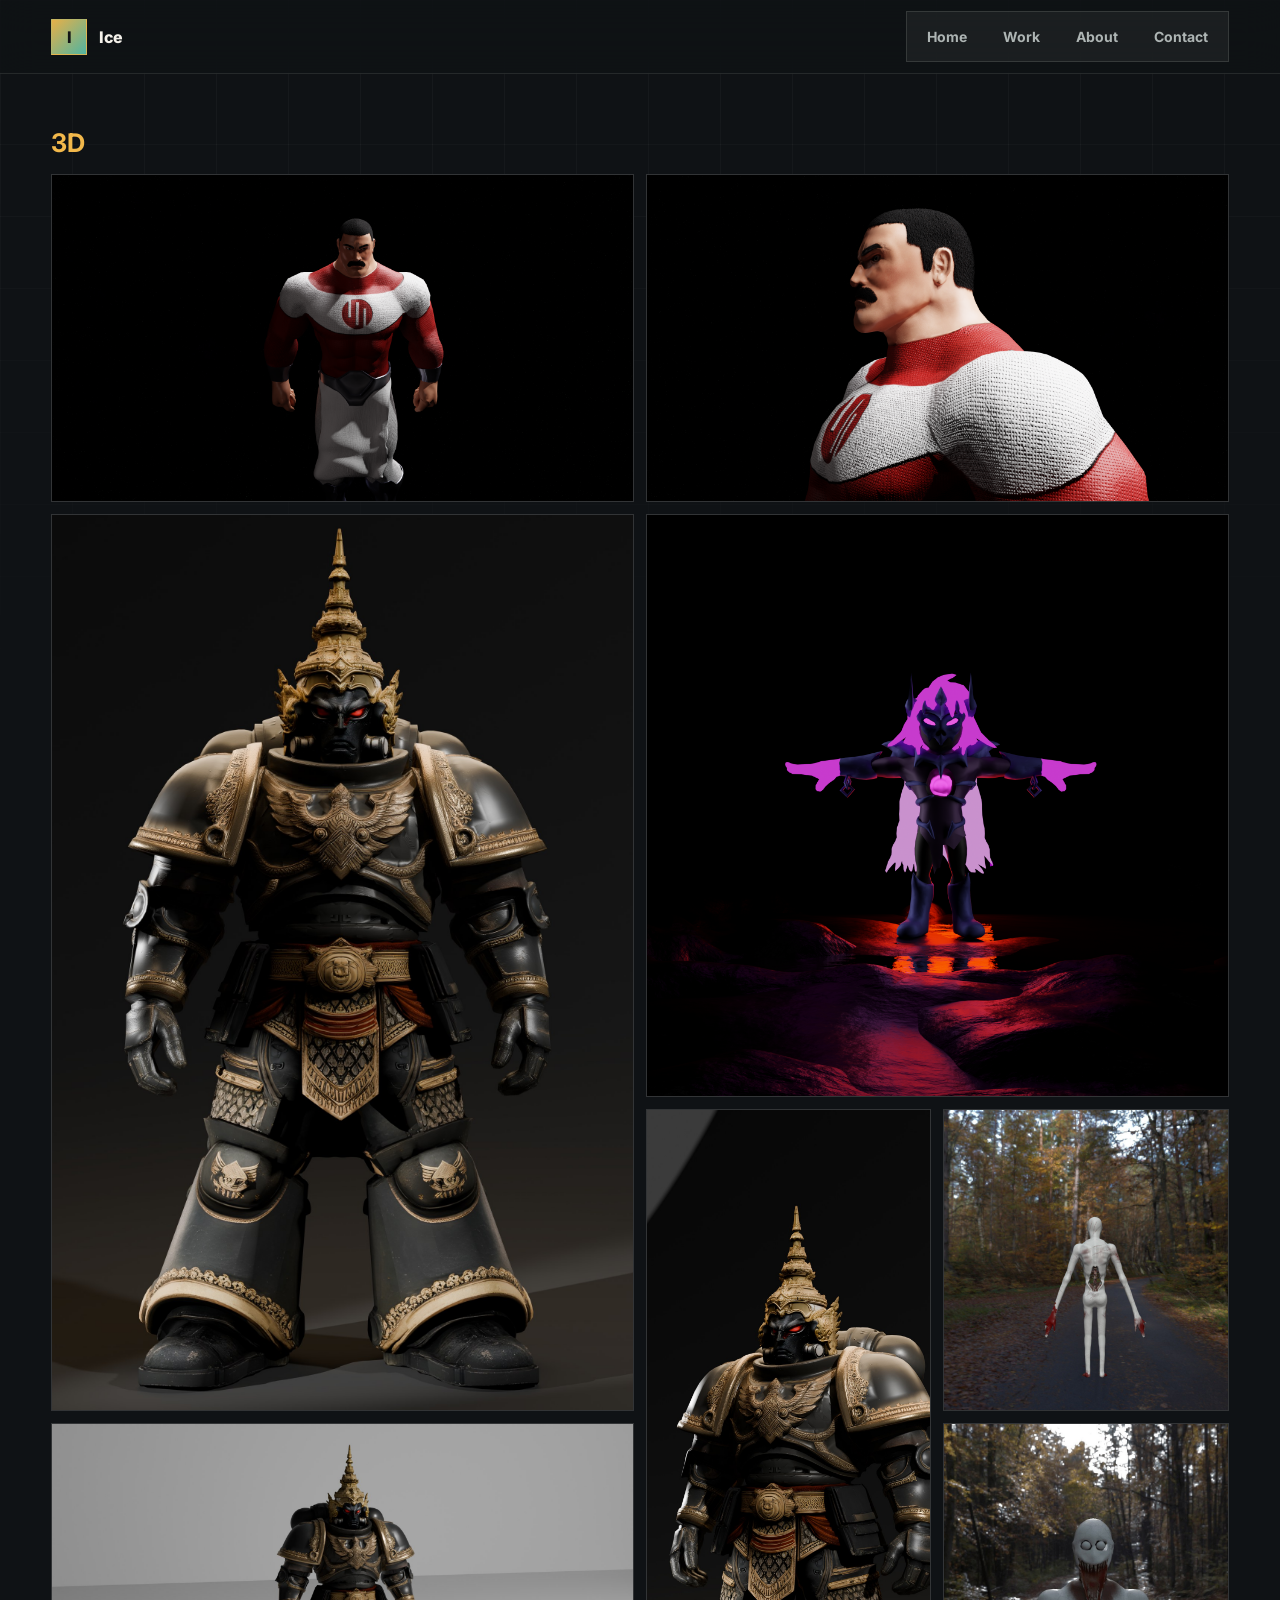
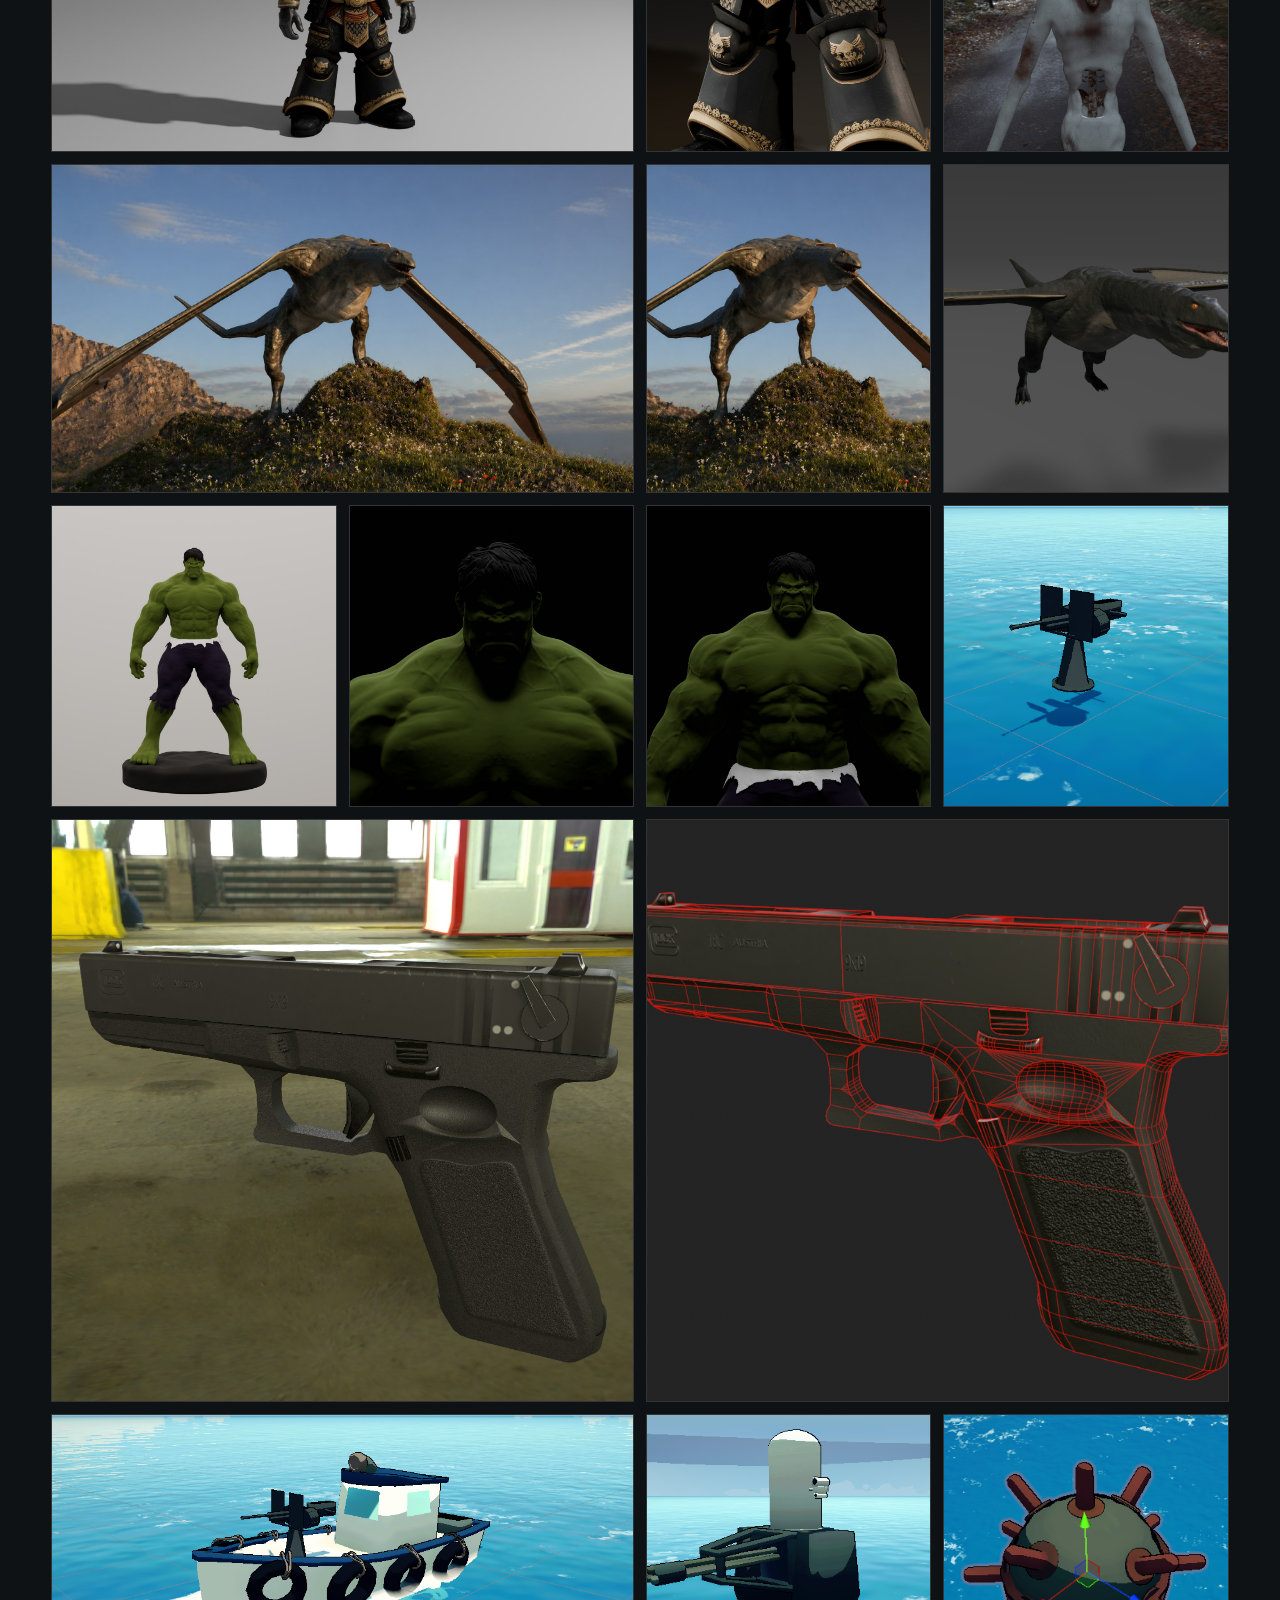
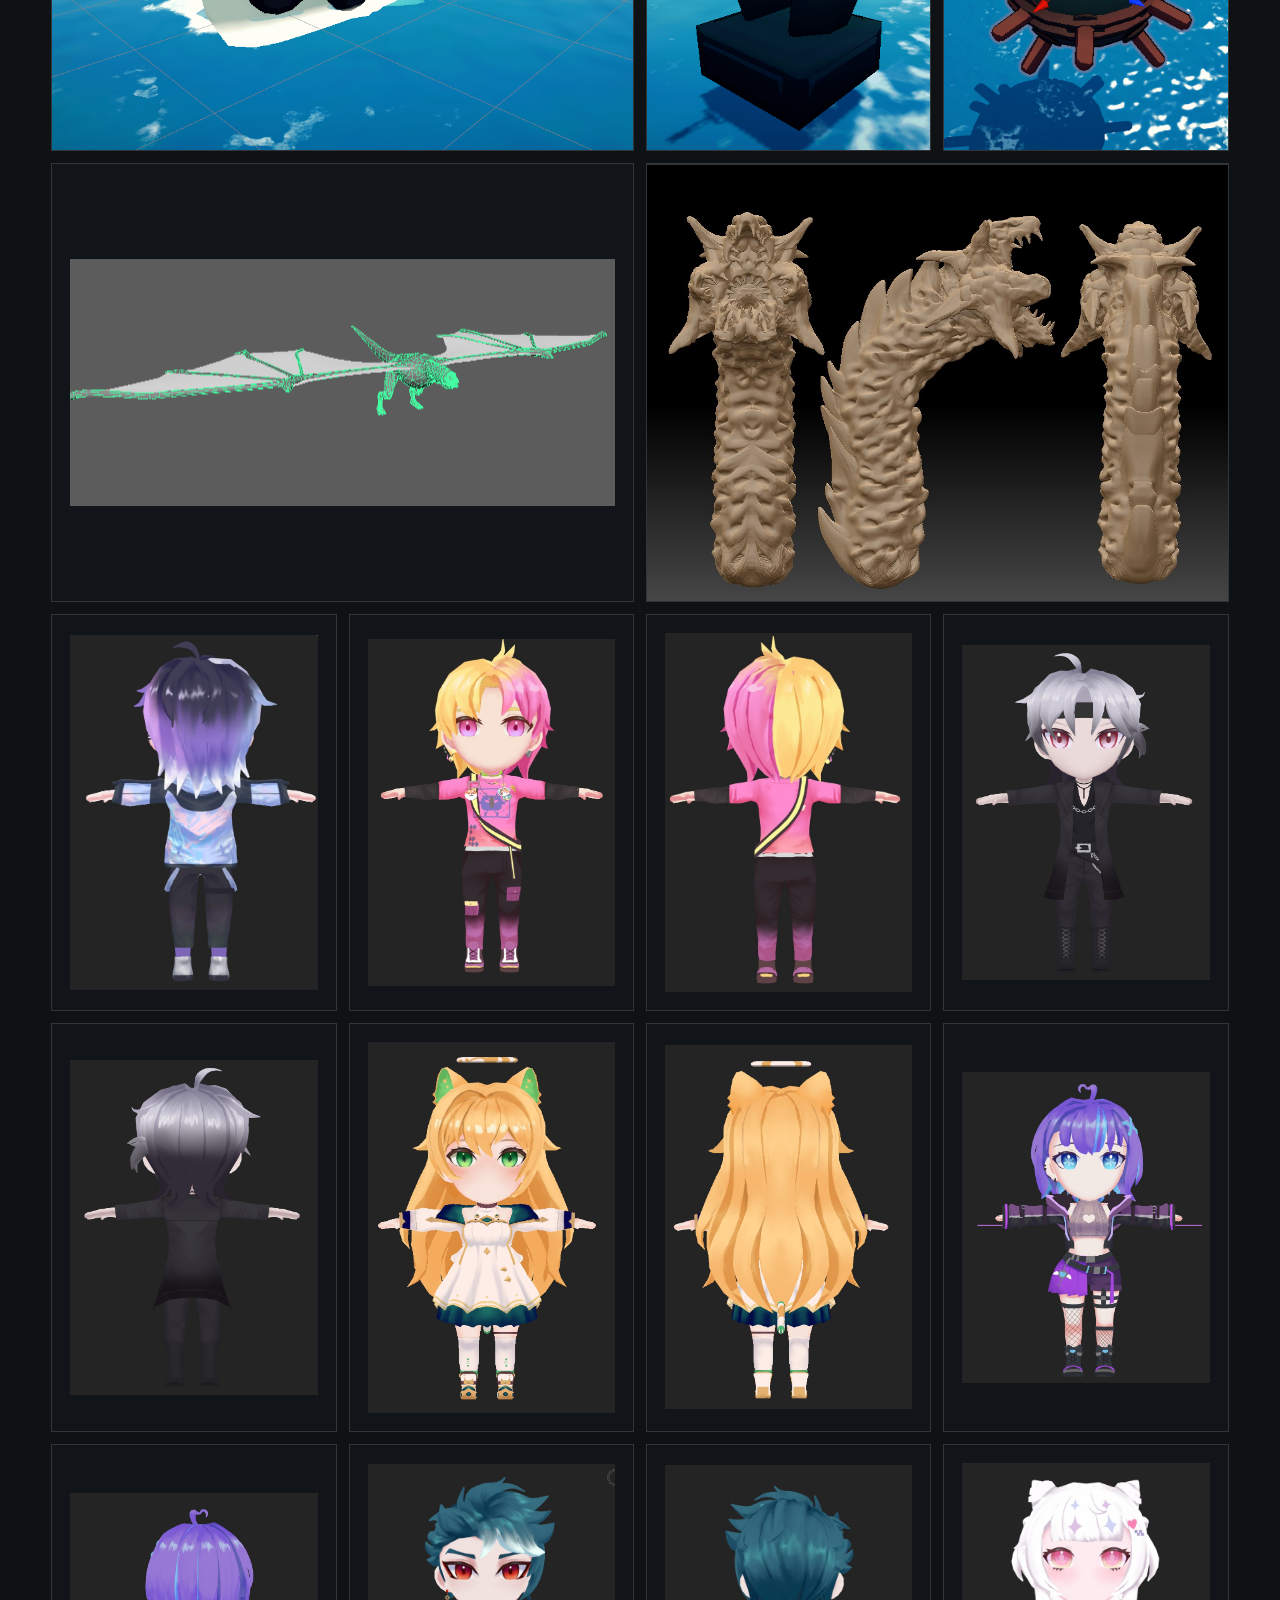
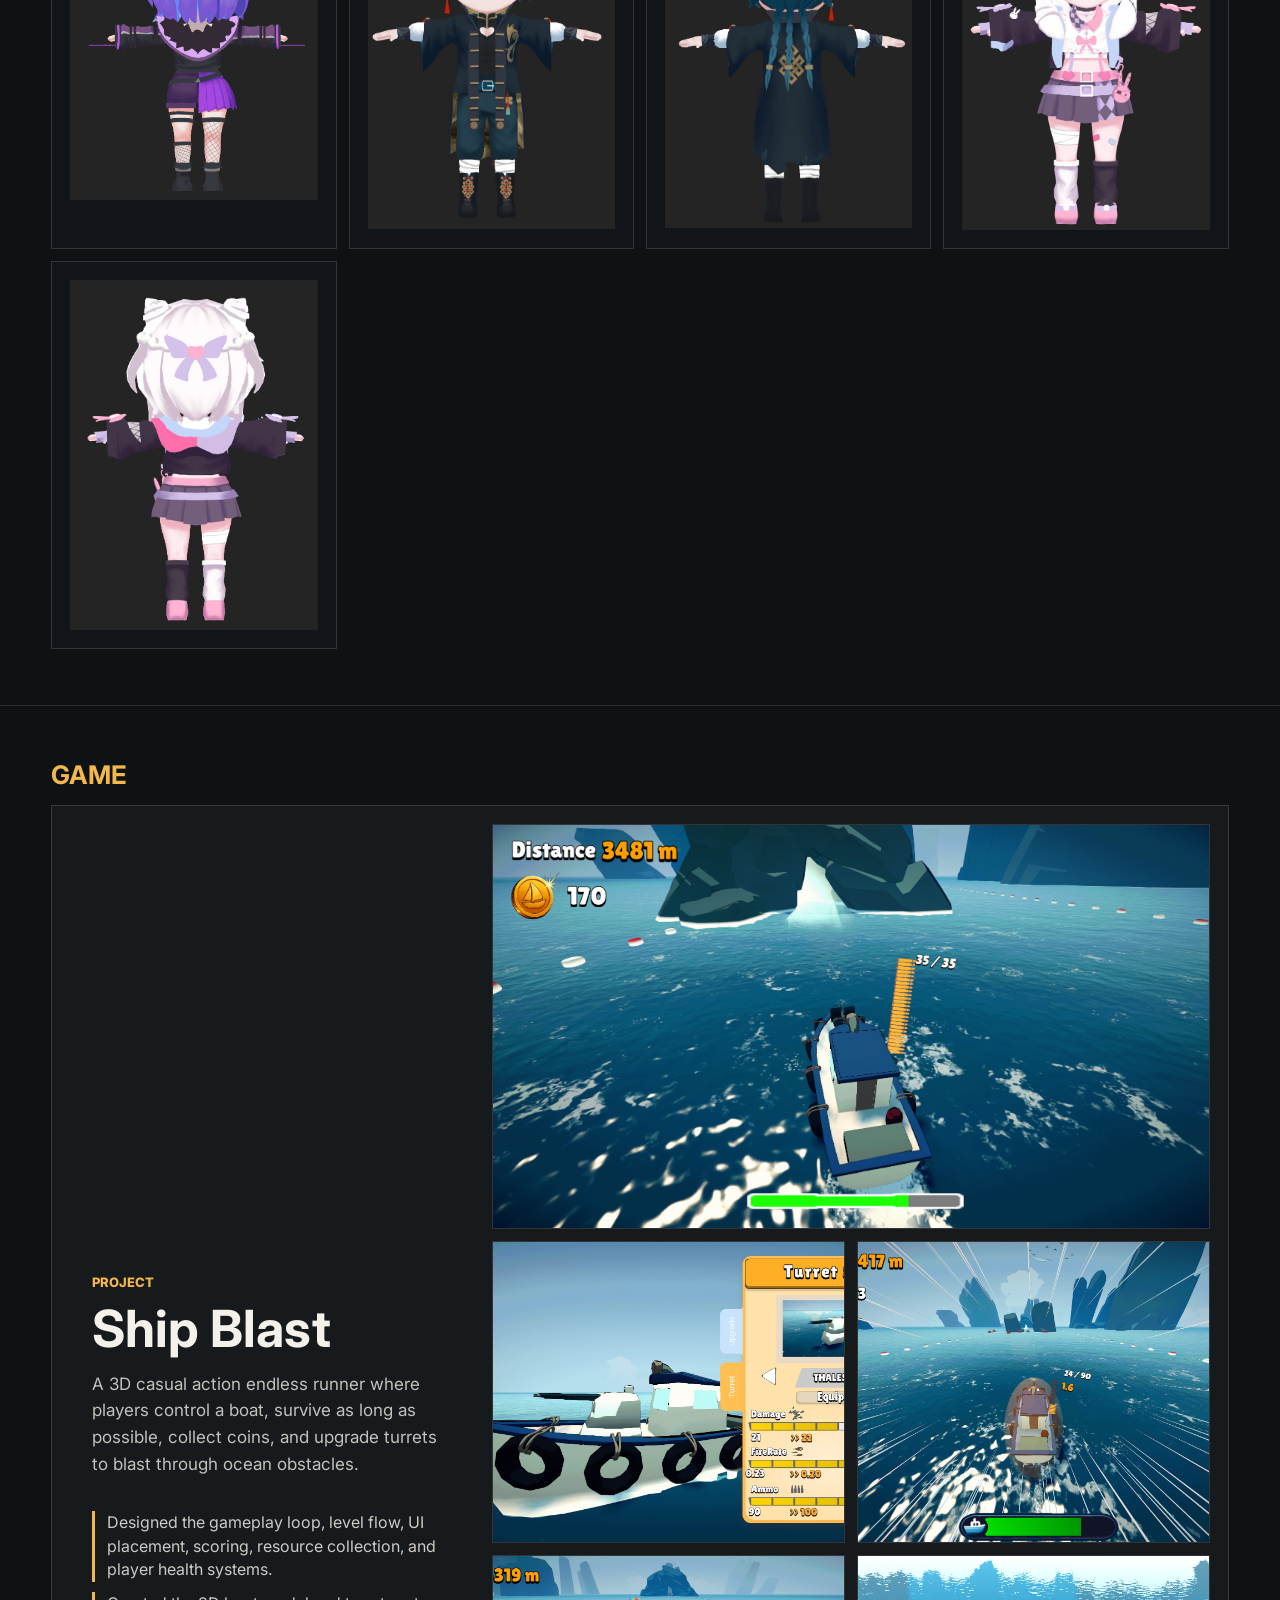
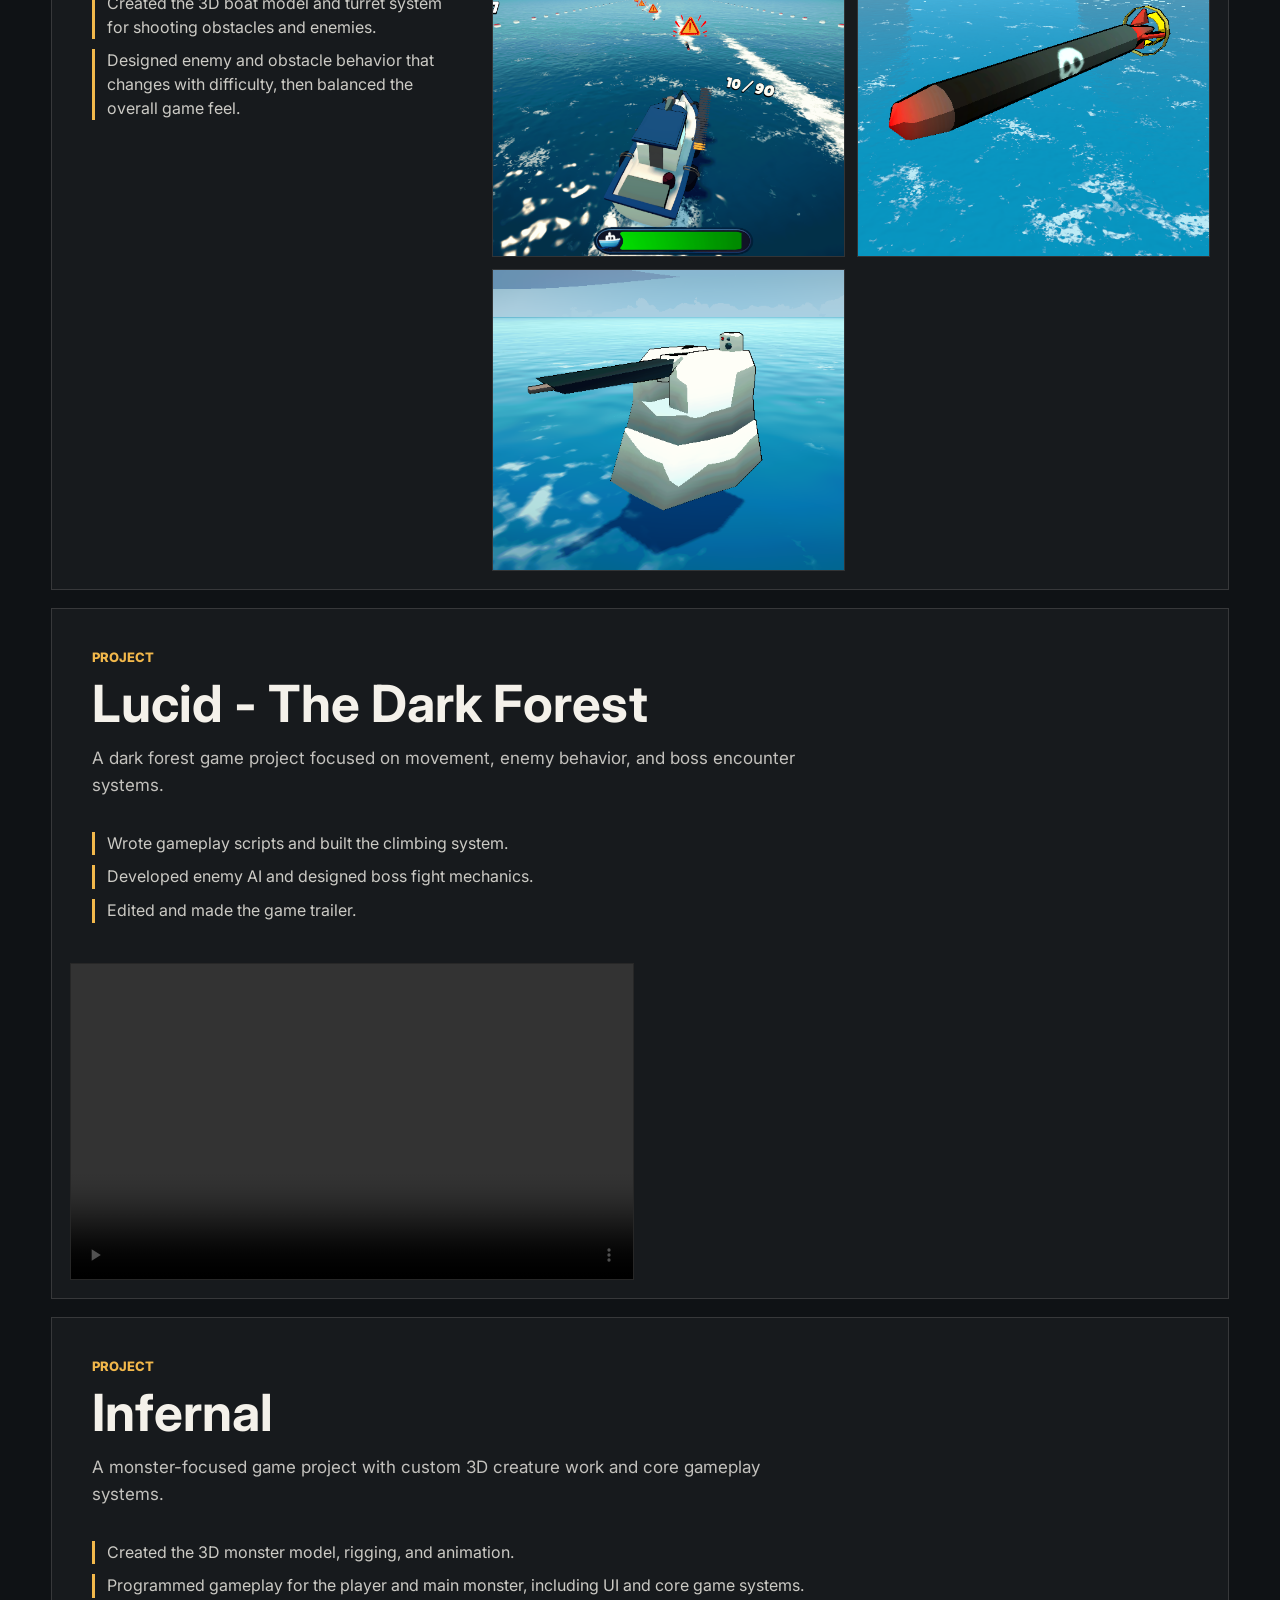
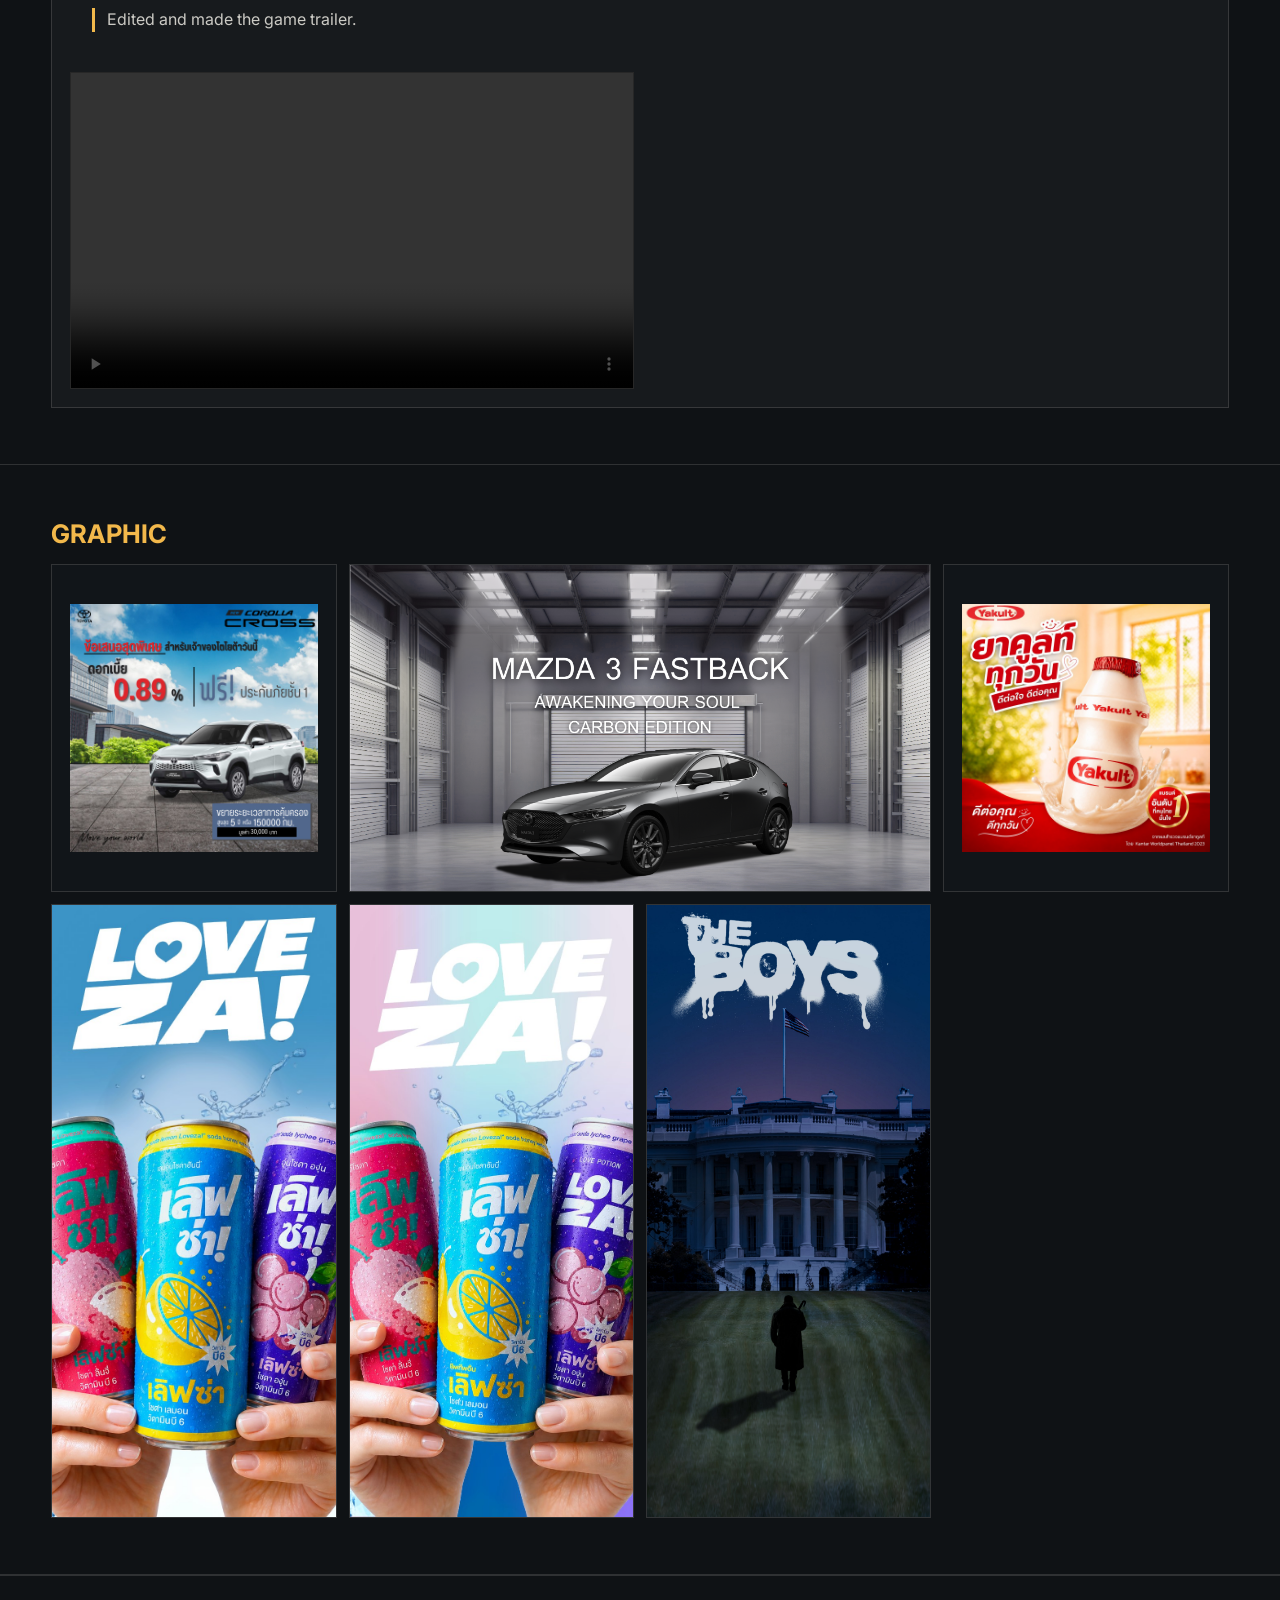
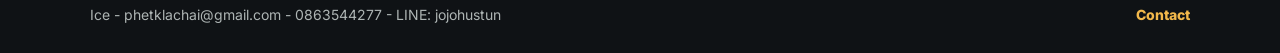
==== commit fae21626: "Add Thragg renders to portfolio" ====
--- a/work.html
+++ b/work.html
@@ -32,6 +32,8 @@
       <section class="work-zone" aria-labelledby="zone-3d">
         <h1 id="zone-3d">3D</h1>
         <div class="portfolio-grid">
+          <button class="portfolio-item wide" type="button"><img src="assets/images/thragg-front.png" alt="Thragg character render, front view" /></button>
+          <button class="portfolio-item wide" type="button"><img src="assets/images/thragg-close-up.png" alt="Thragg character render, close-up view" /></button>
           <button class="portfolio-item large" type="button"><img src="assets/images/marine.jpg" alt="3D work" /></button>
           <button class="portfolio-item wide" type="button"><img src="assets/images/nix.png" alt="3D work" /></button>
           <button class="portfolio-item tall" type="button"><img src="assets/images/marines.jpg" alt="3D work" /></button>
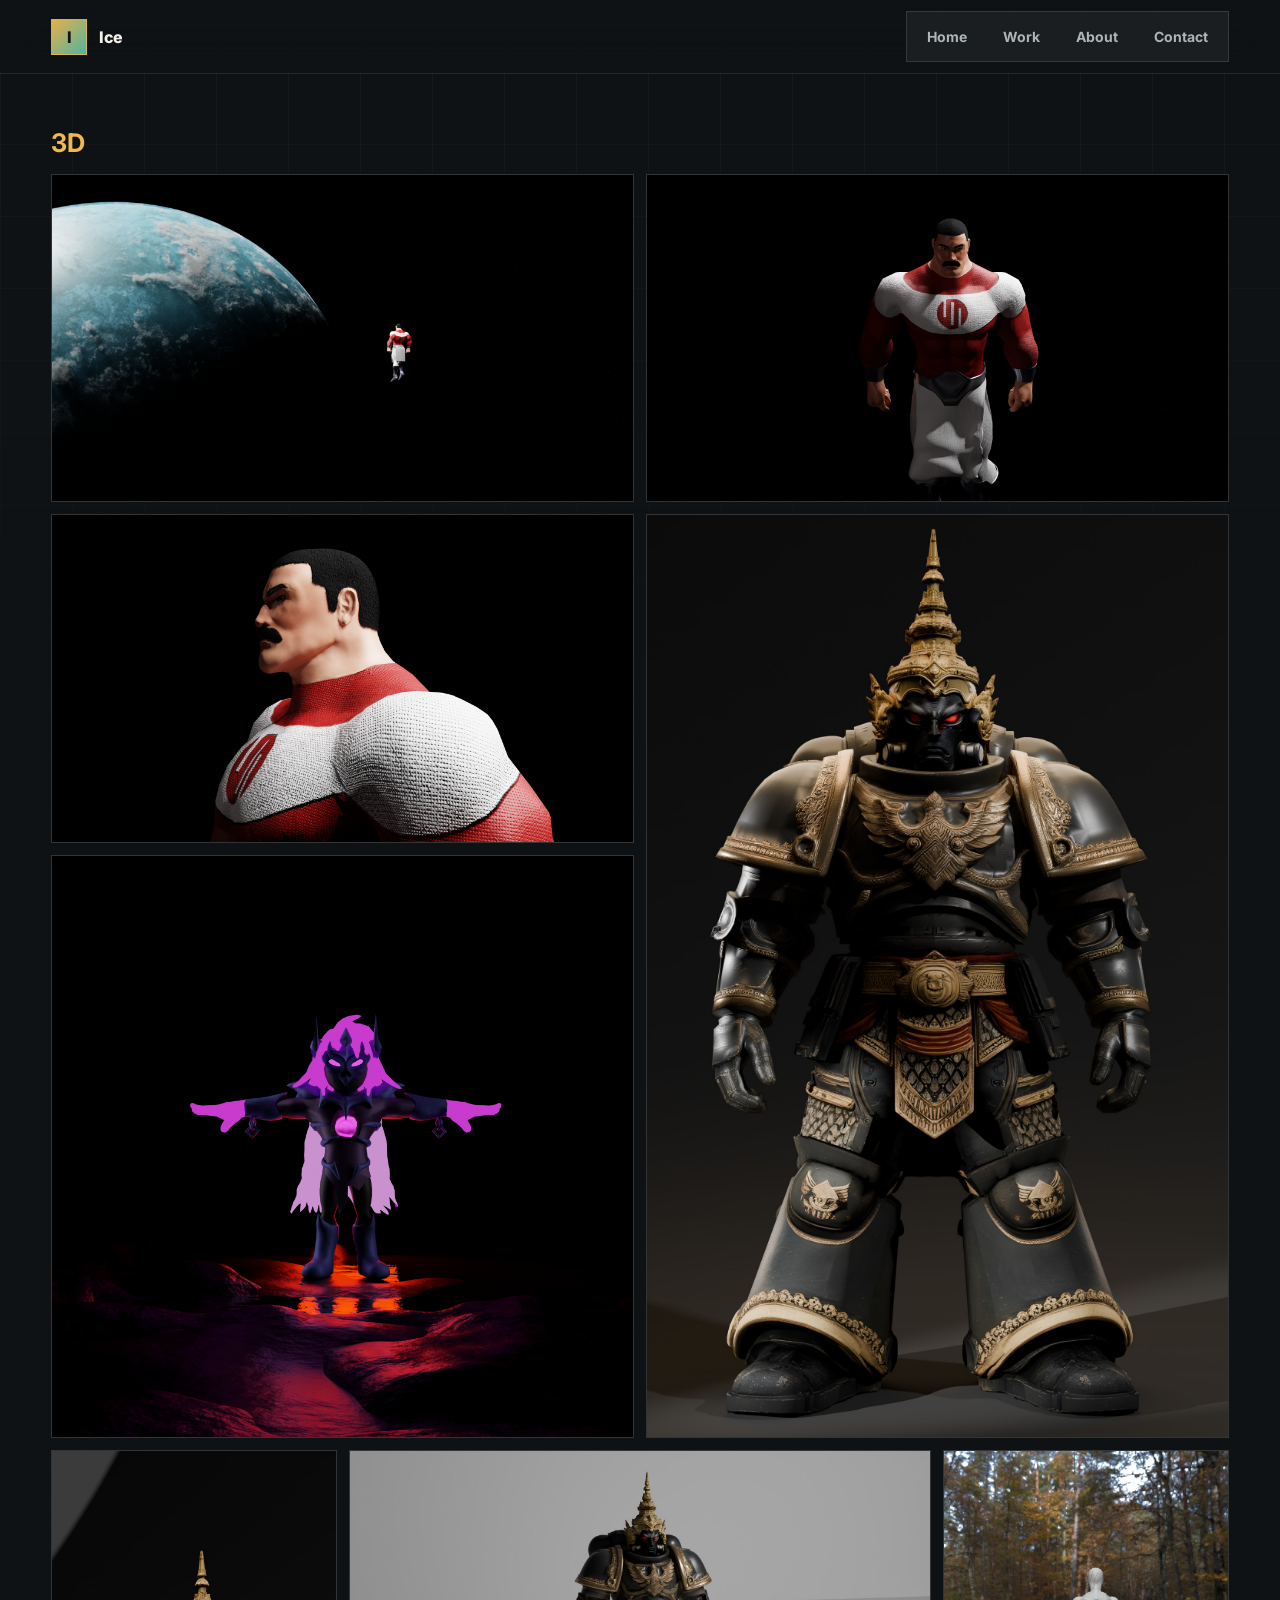
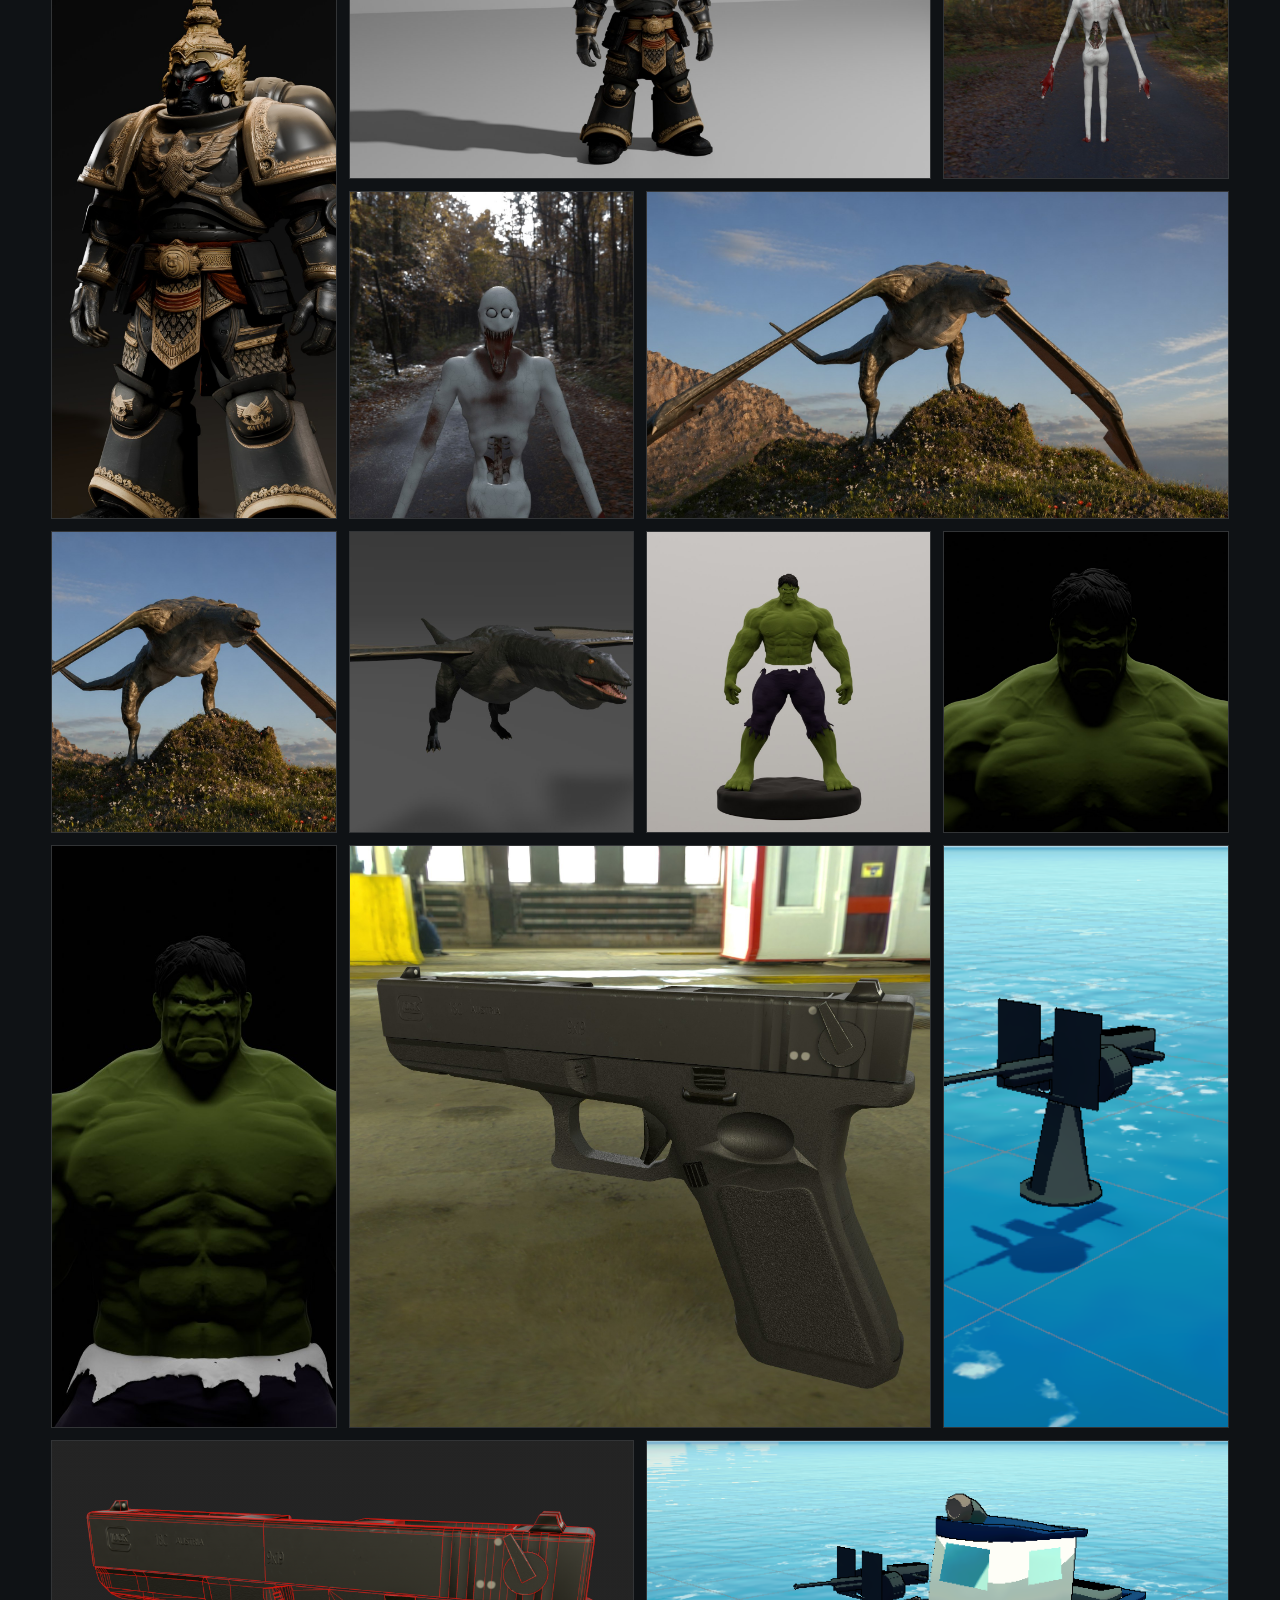
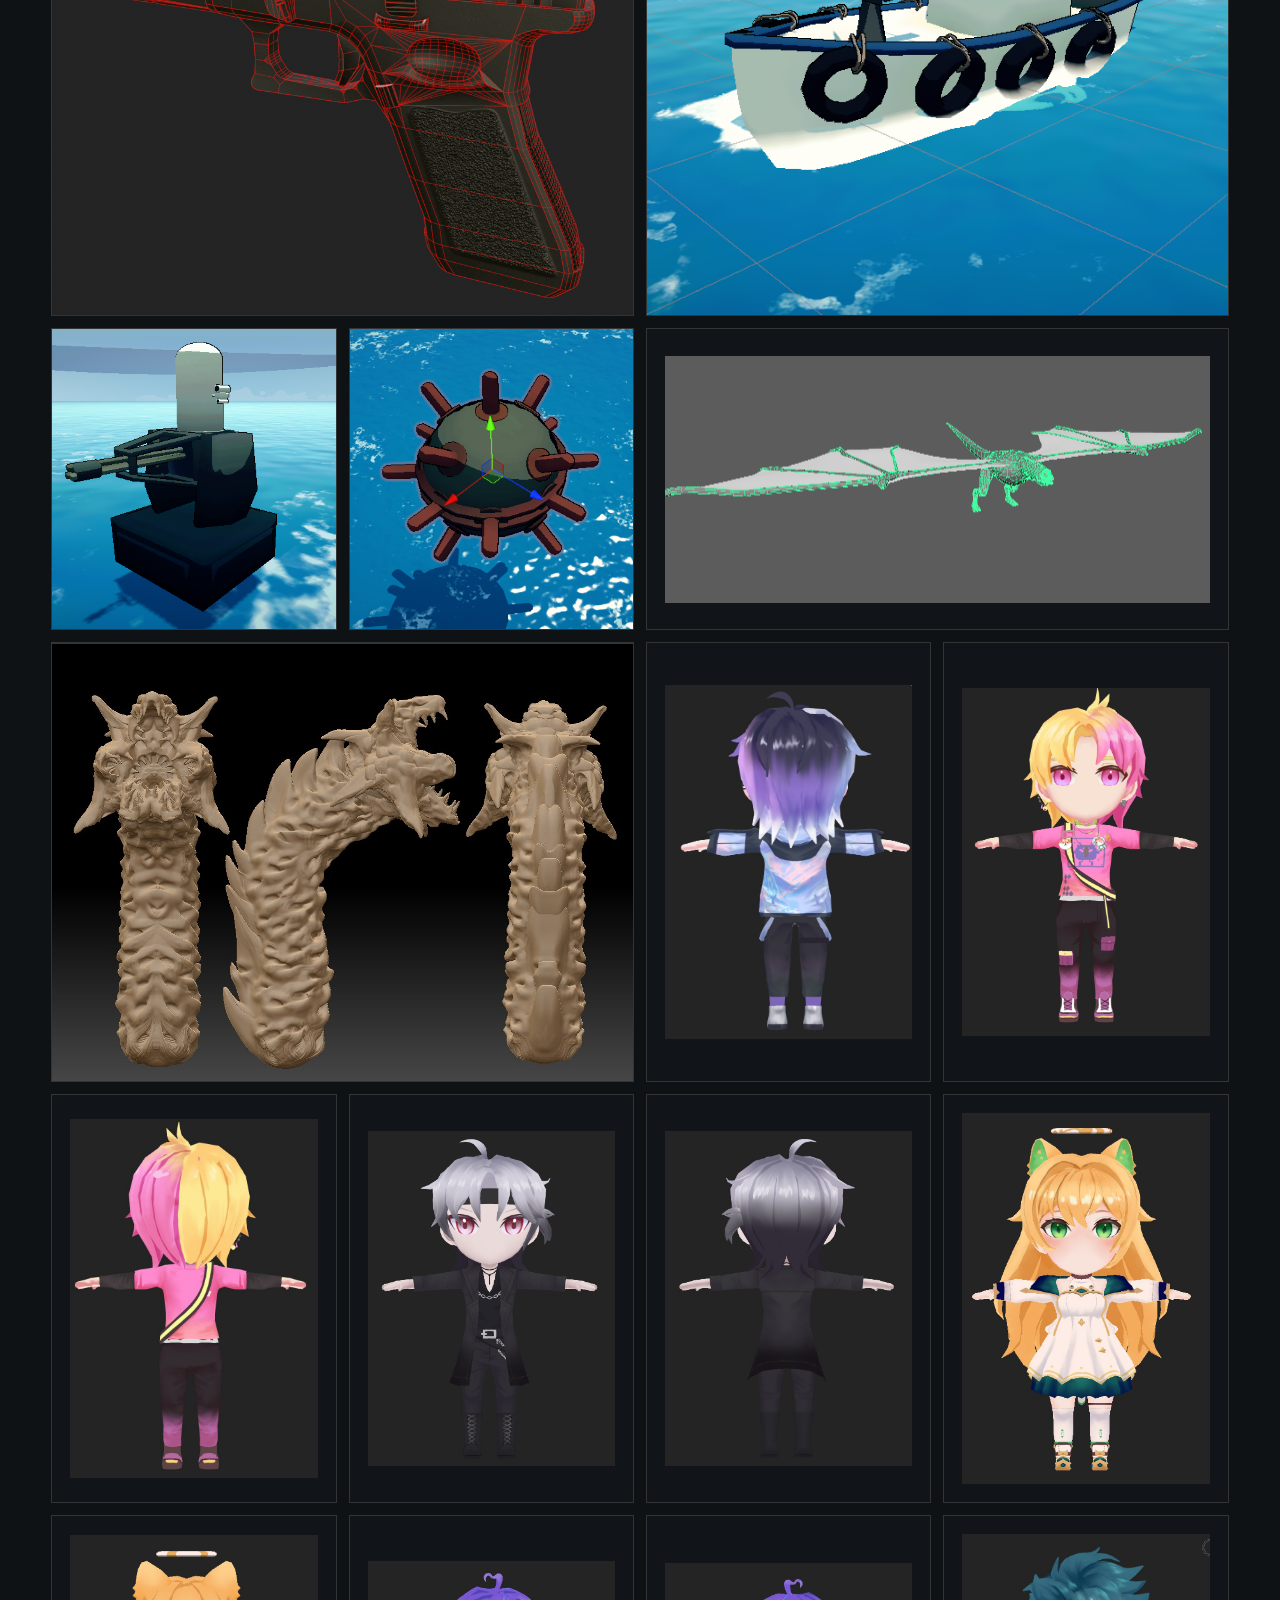
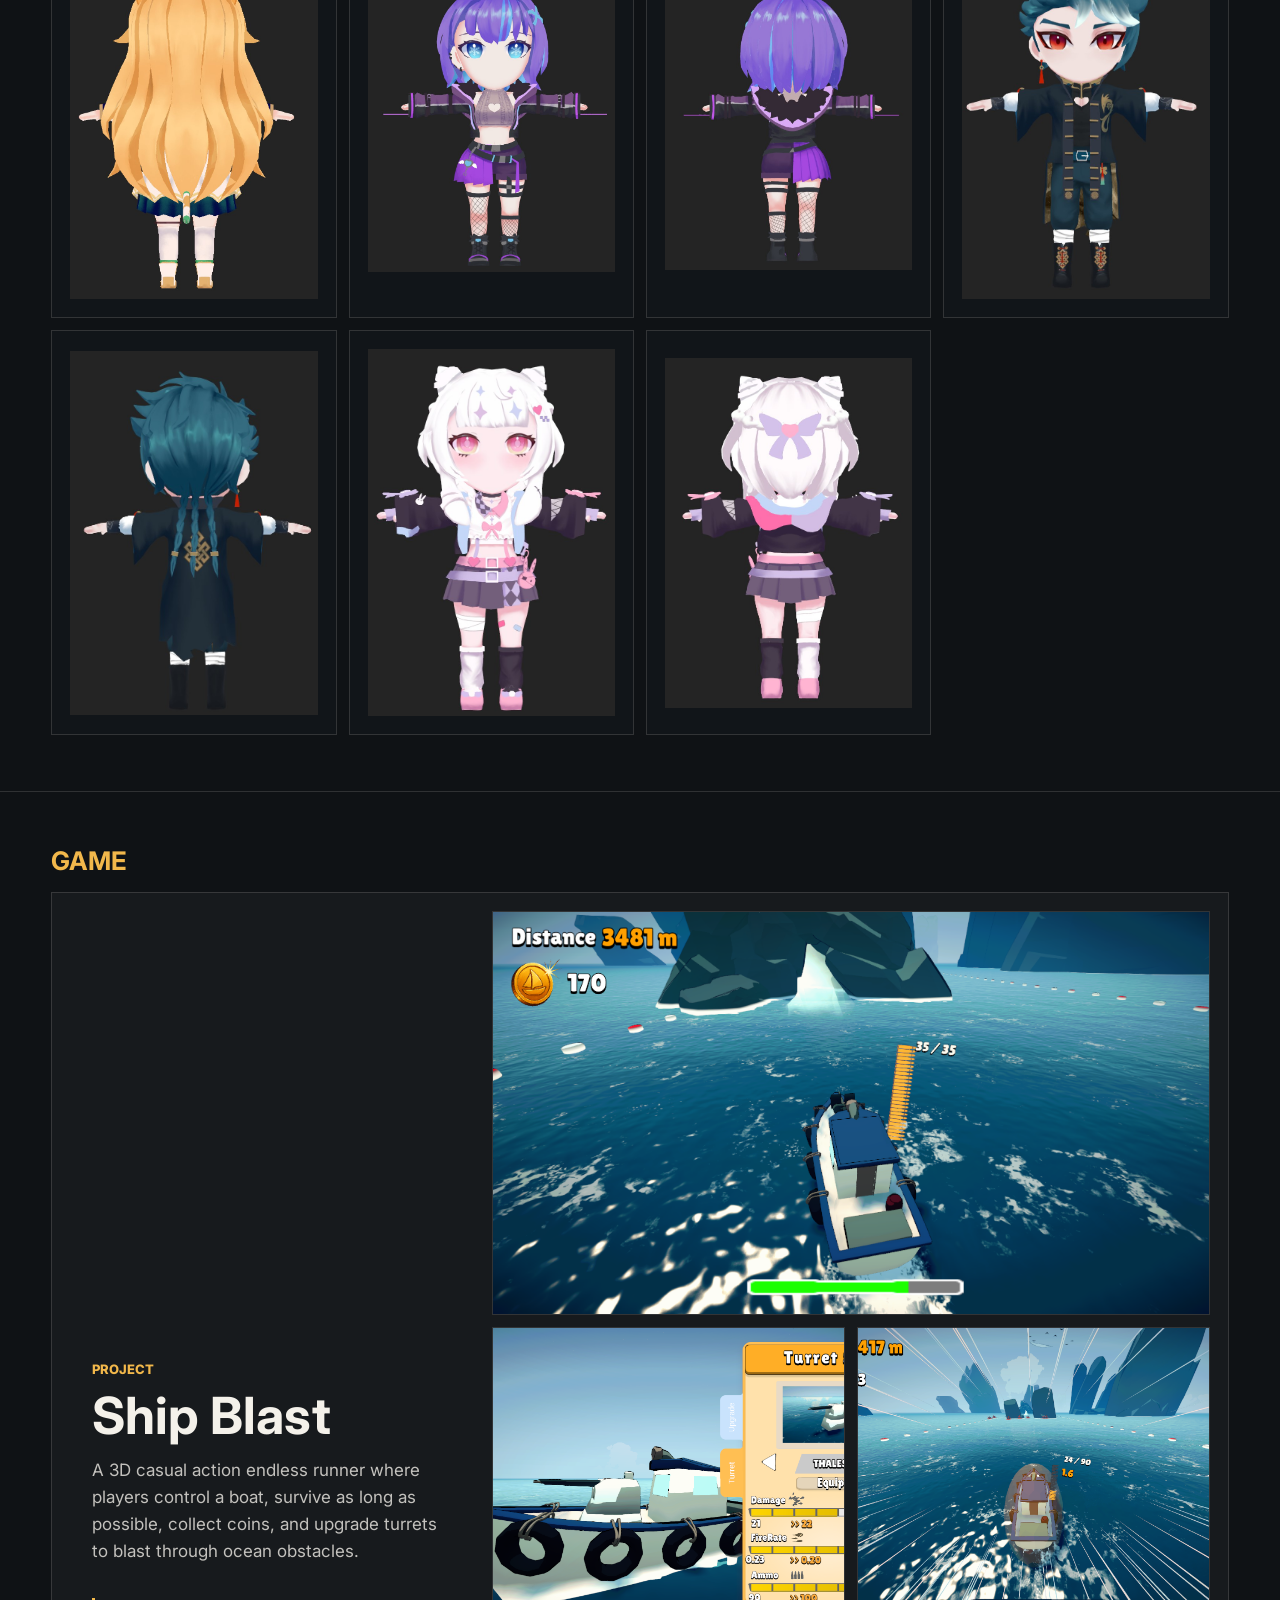
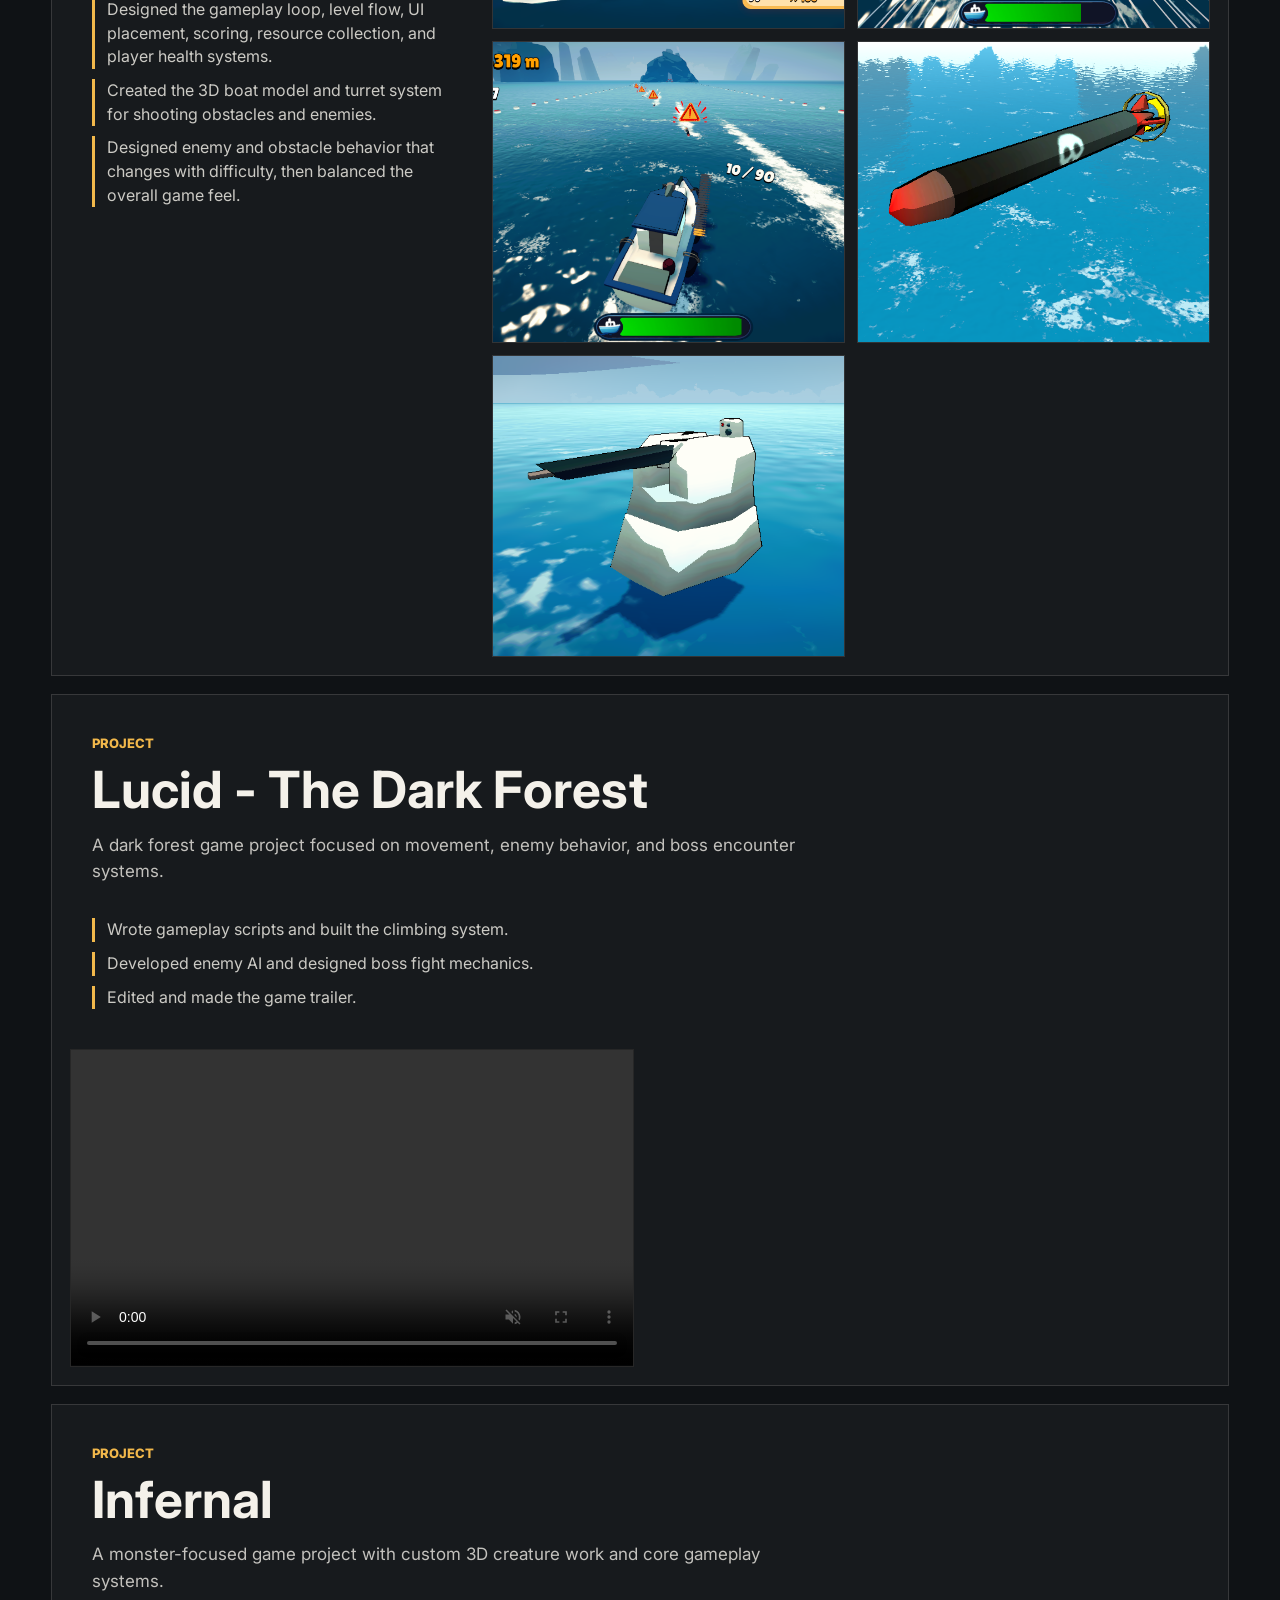
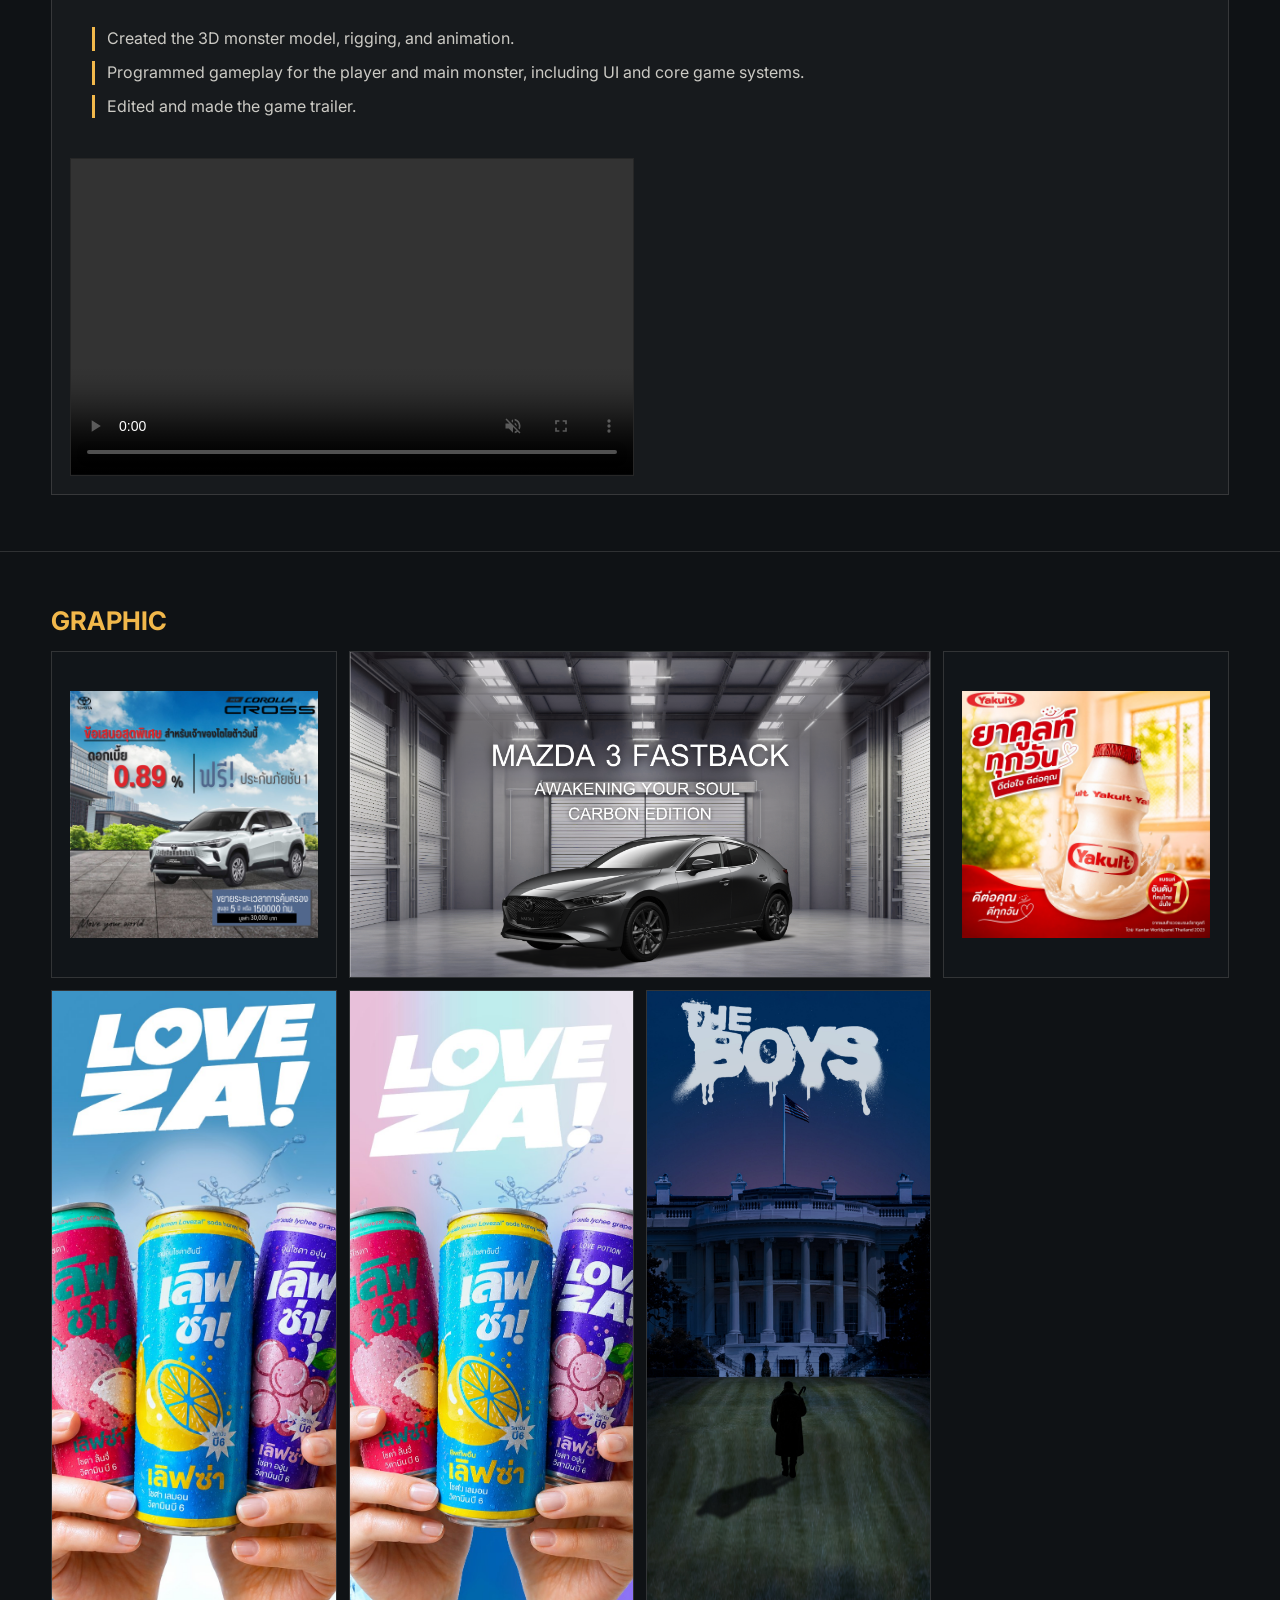
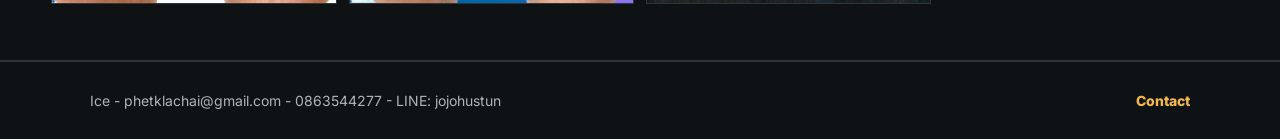
==== commit 4a442f3d: "Add Thragg space render" ====
--- a/work.html
+++ b/work.html
@@ -32,6 +32,7 @@
       <section class="work-zone" aria-labelledby="zone-3d">
         <h1 id="zone-3d">3D</h1>
         <div class="portfolio-grid">
+          <button class="portfolio-item wide" type="button"><img src="assets/images/thragg-space.png" alt="Thragg character render in space" /></button>
           <button class="portfolio-item wide" type="button"><img src="assets/images/thragg-front.png" alt="Thragg character render, front view" /></button>
           <button class="portfolio-item wide" type="button"><img src="assets/images/thragg-close-up.png" alt="Thragg character render, close-up view" /></button>
           <button class="portfolio-item large" type="button"><img src="assets/images/marine.jpg" alt="3D work" /></button>
